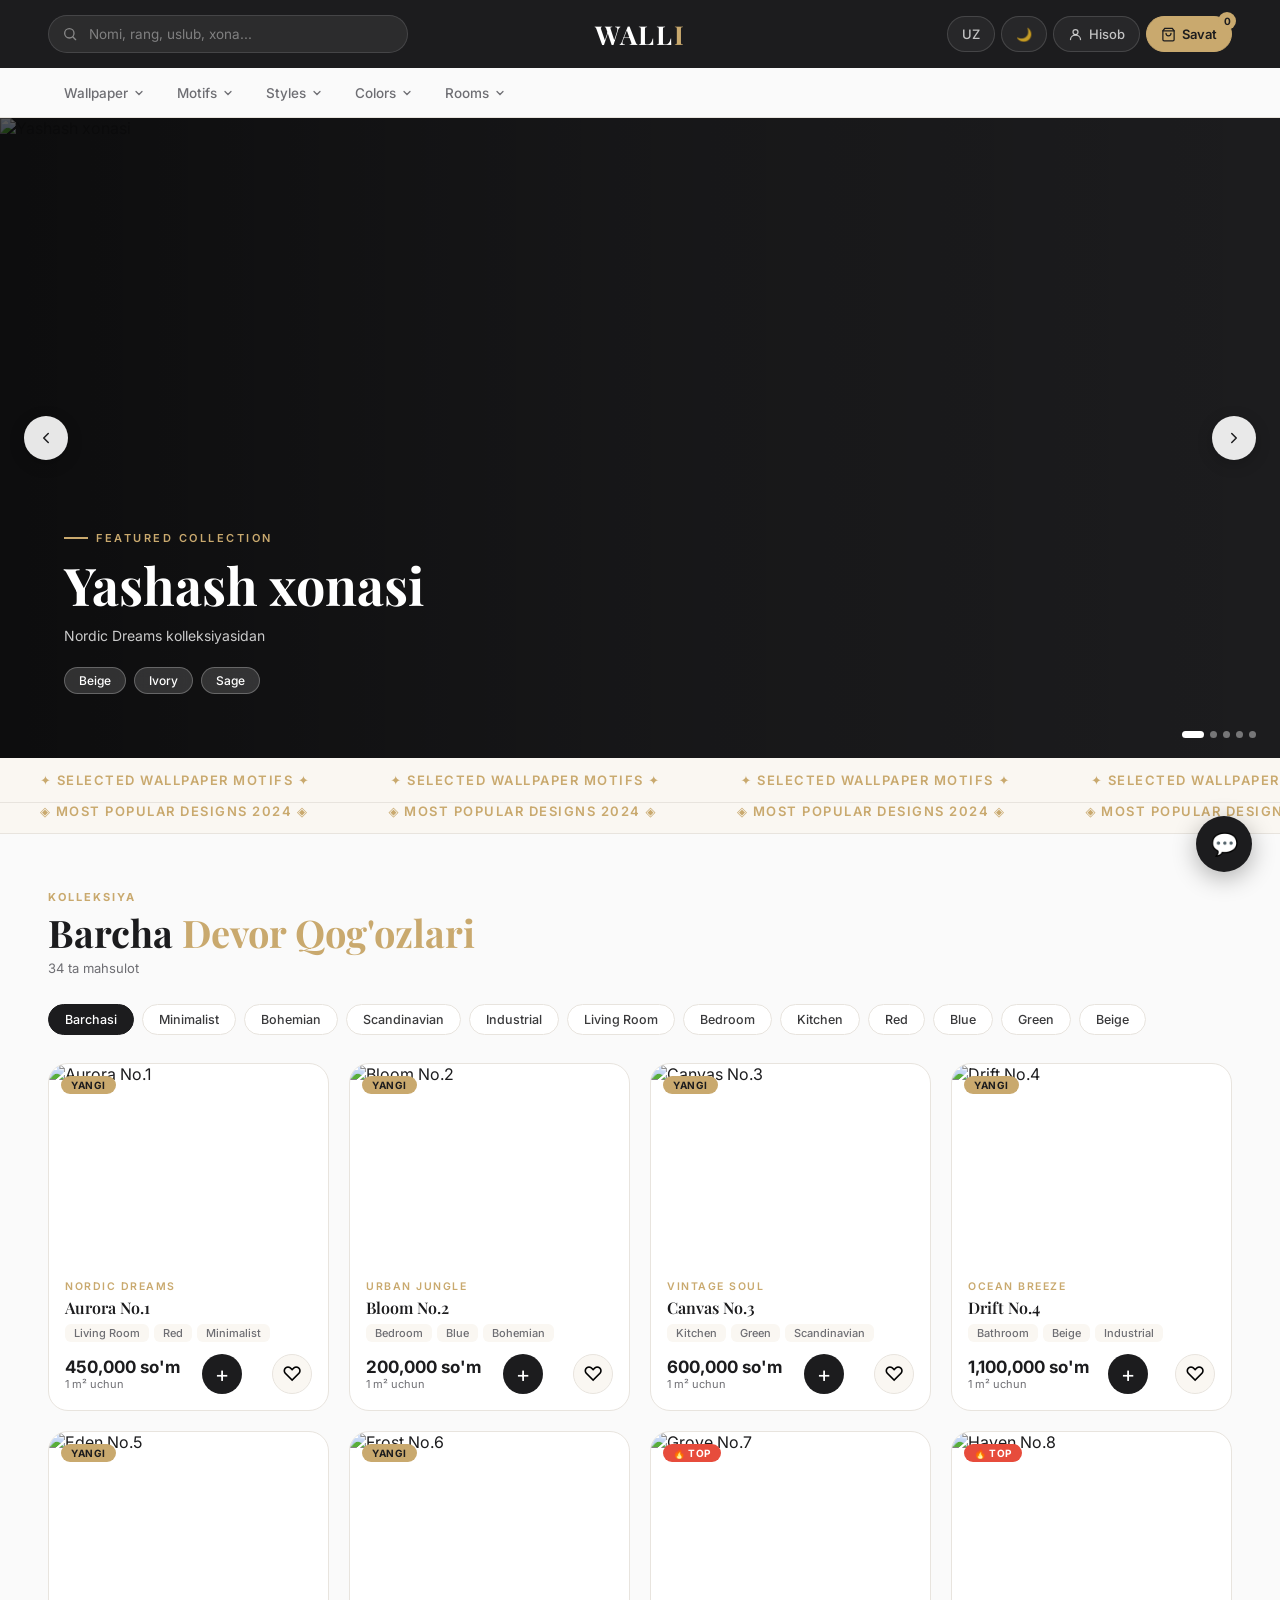
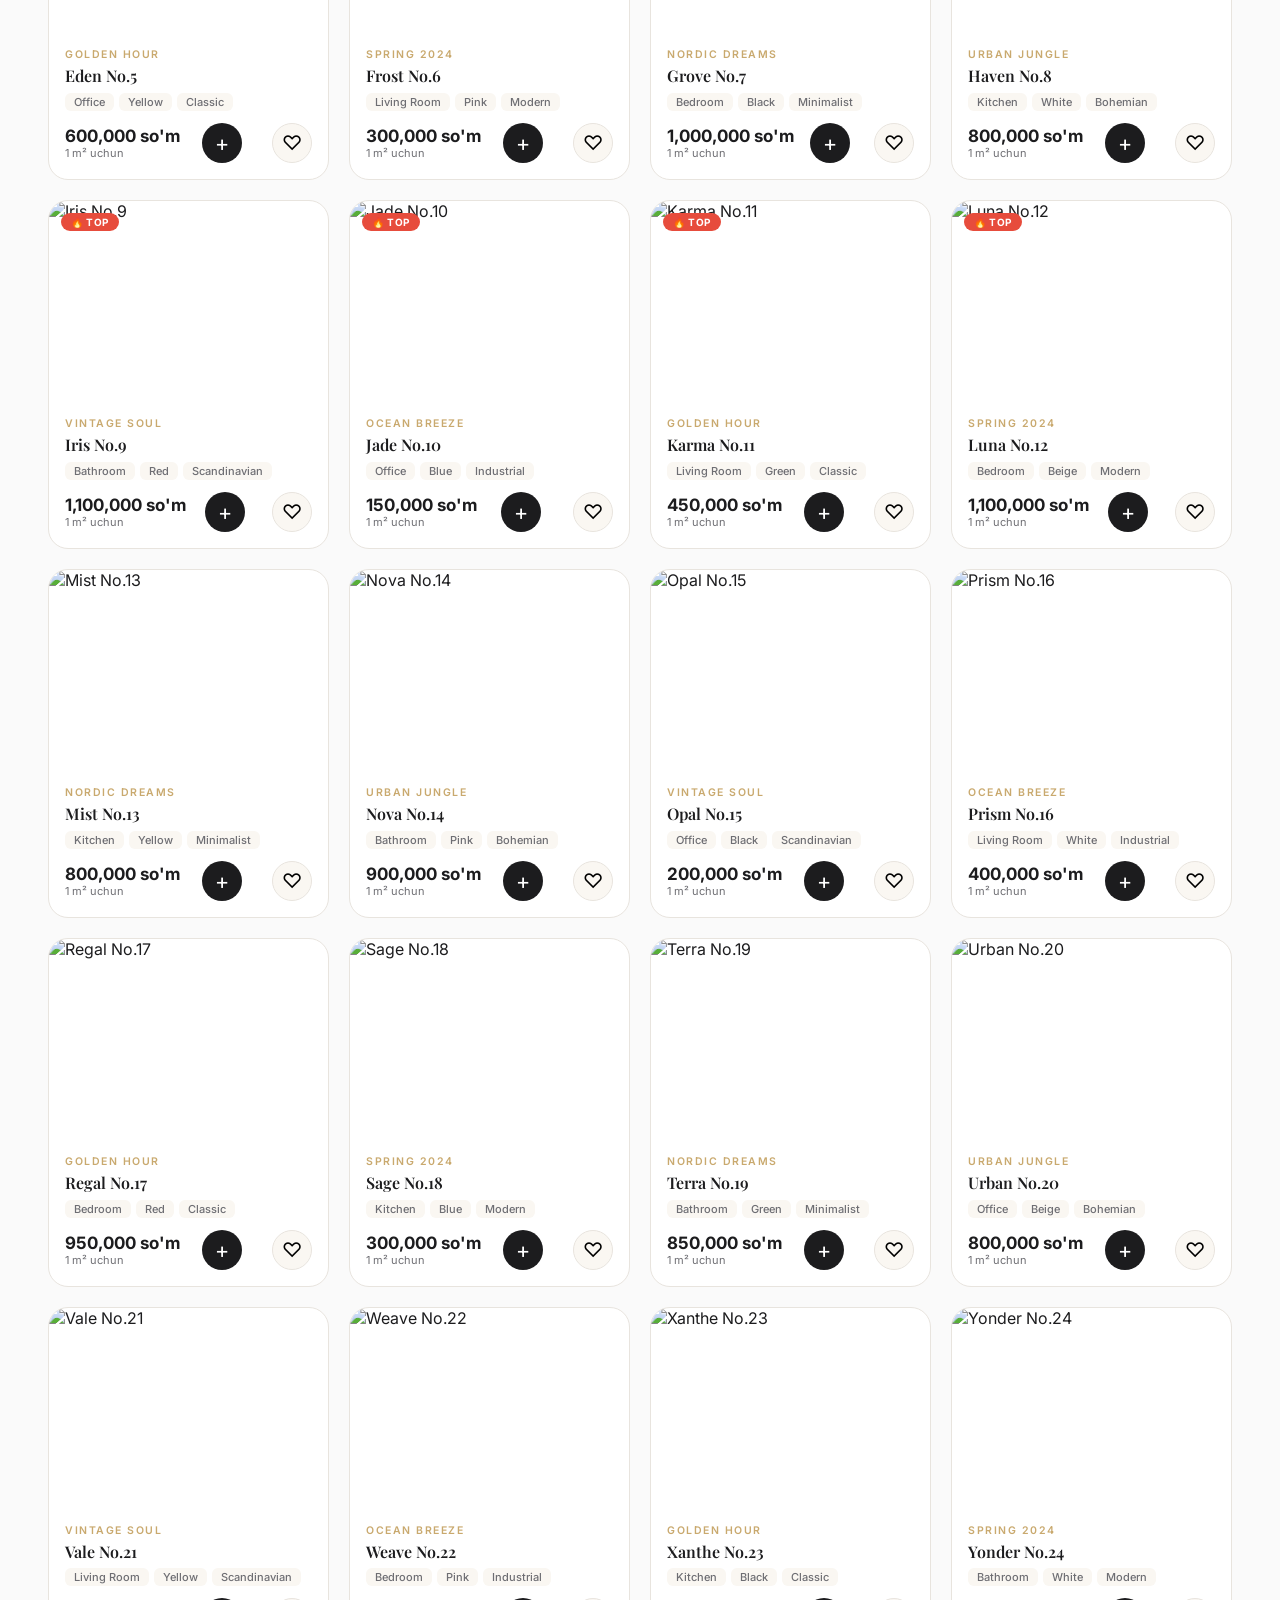
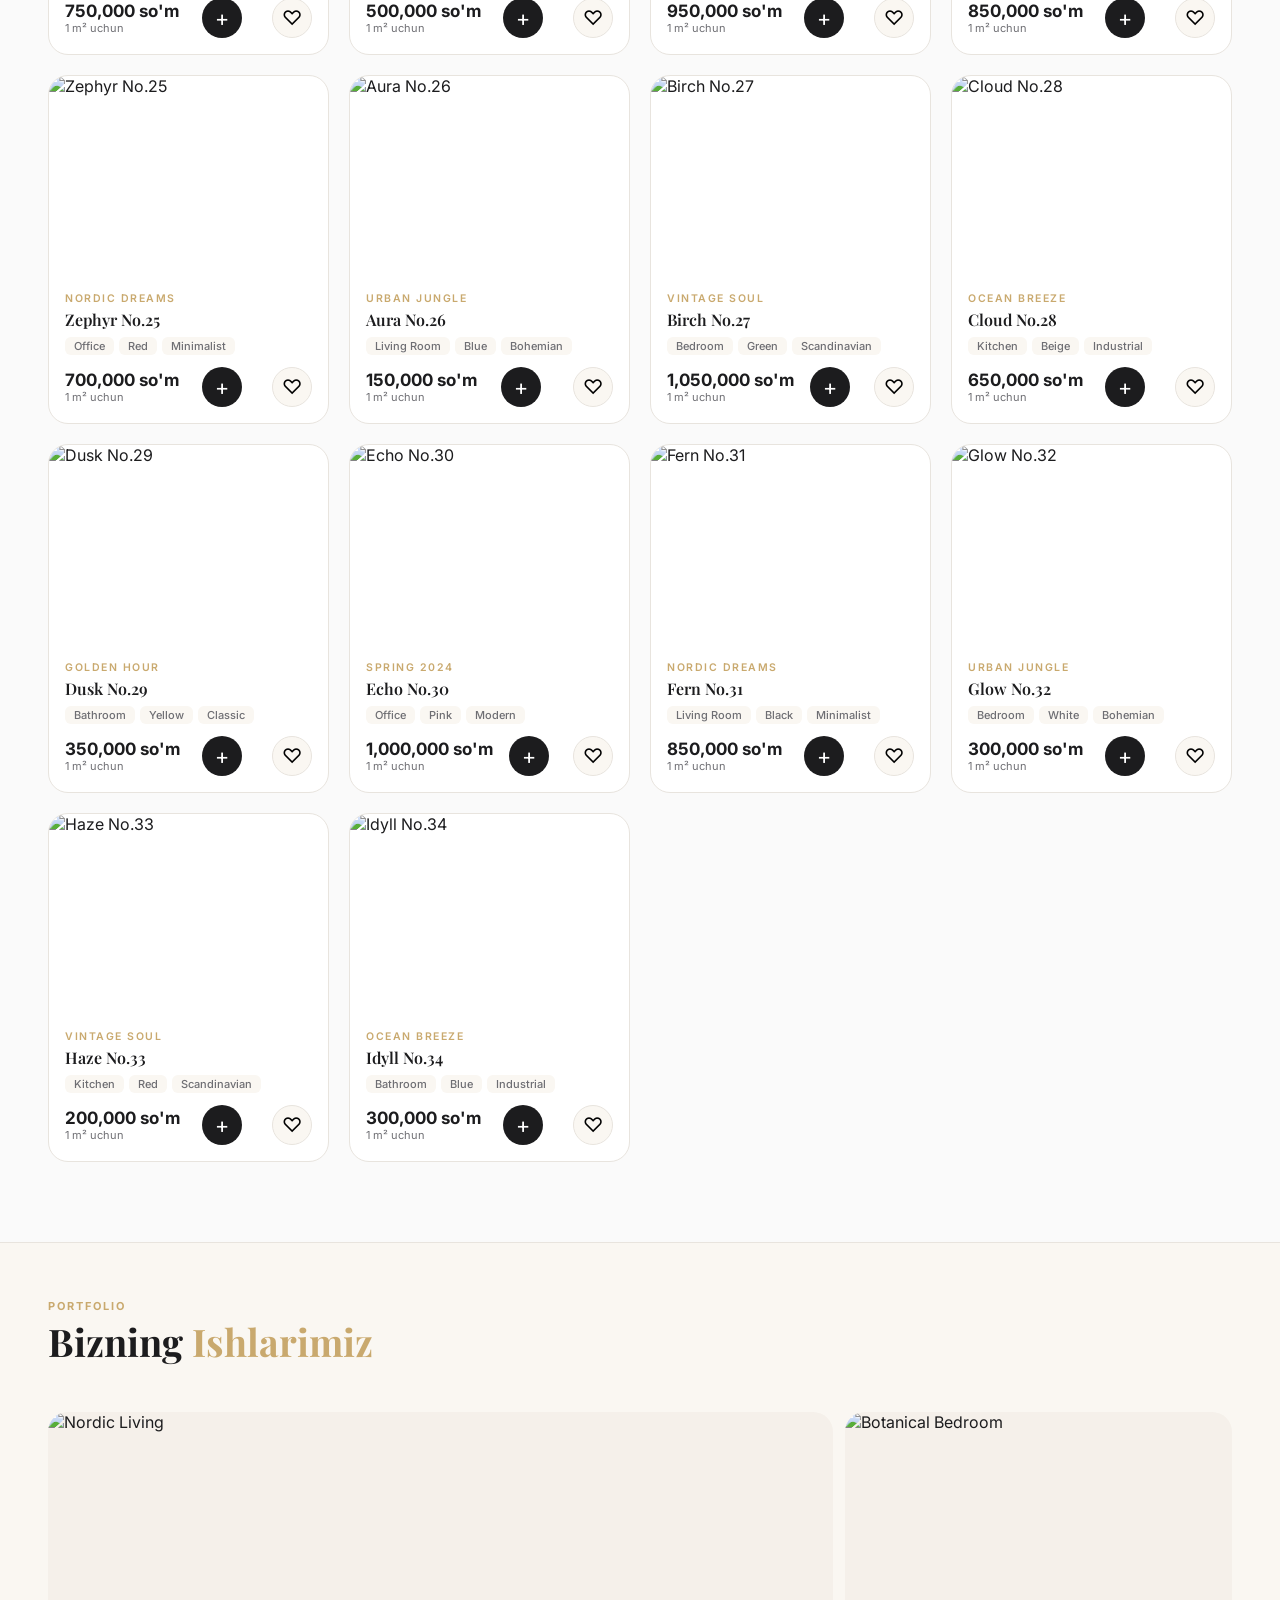
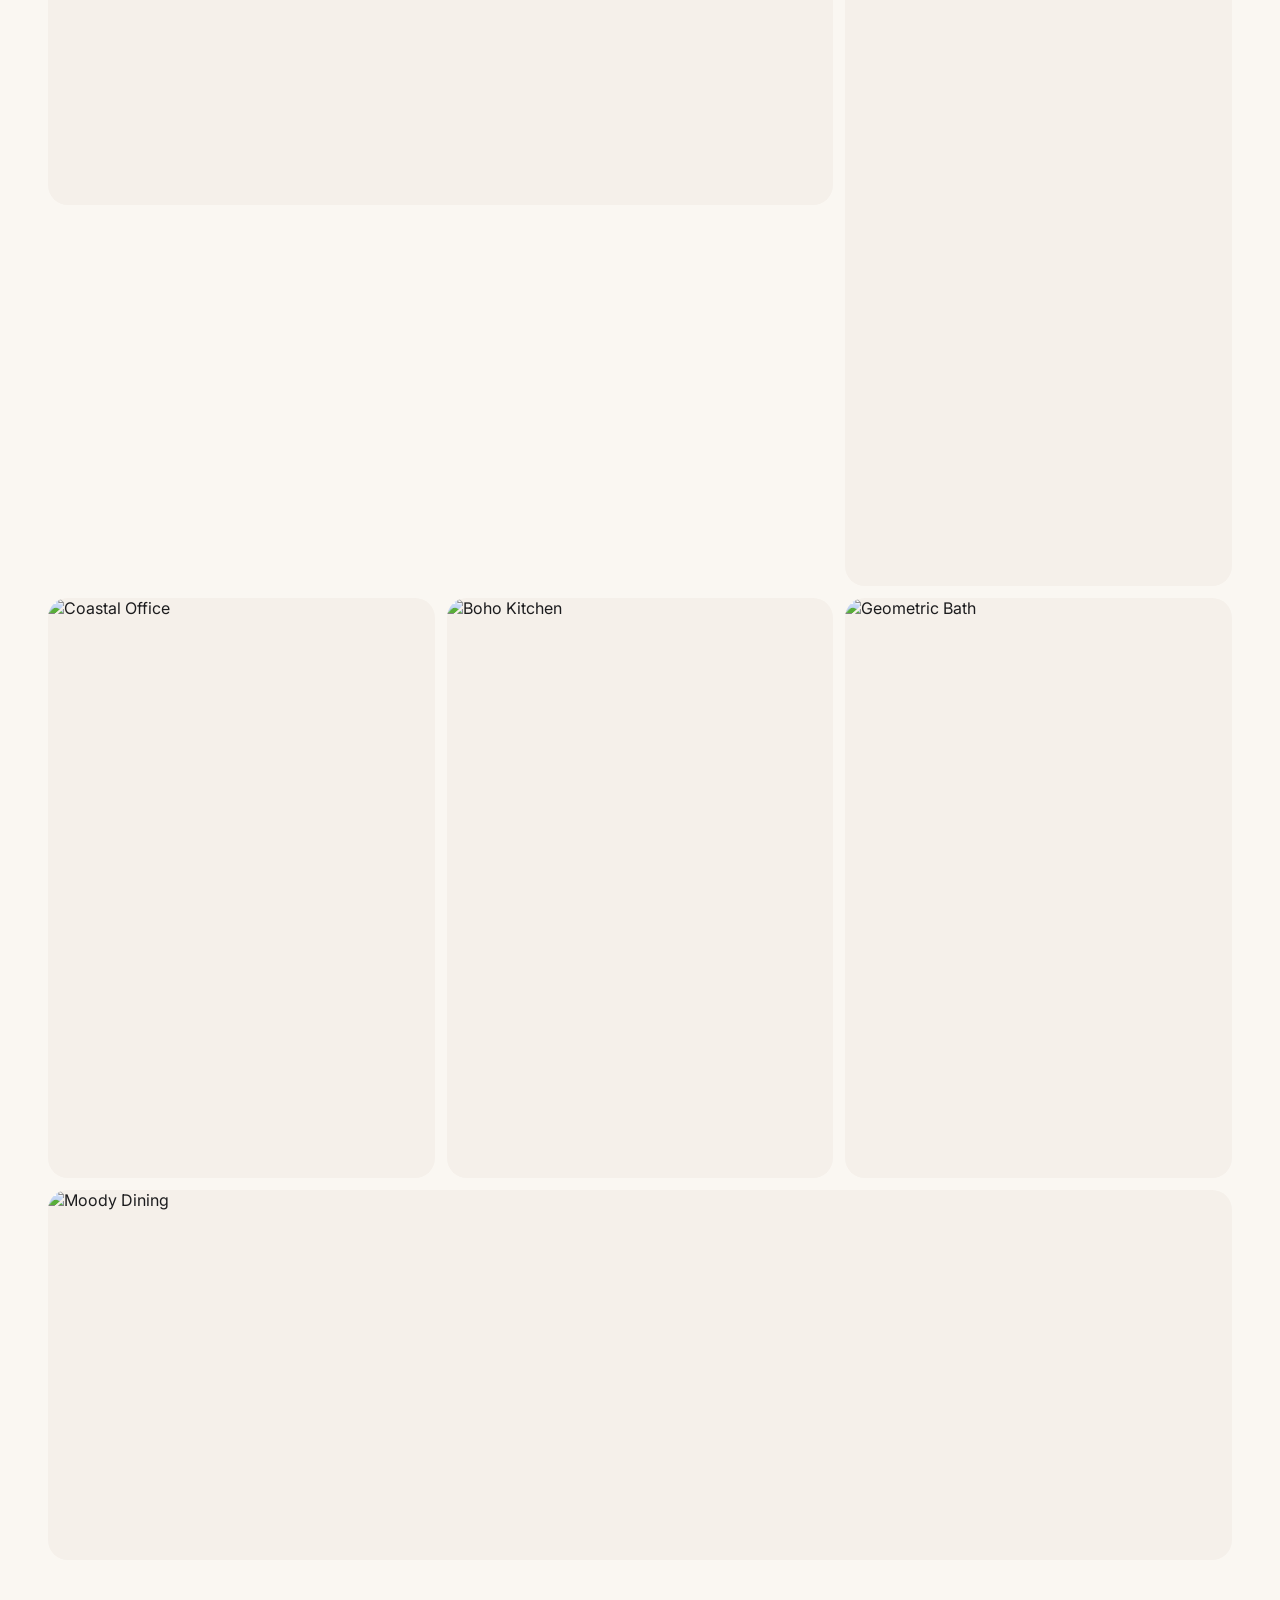
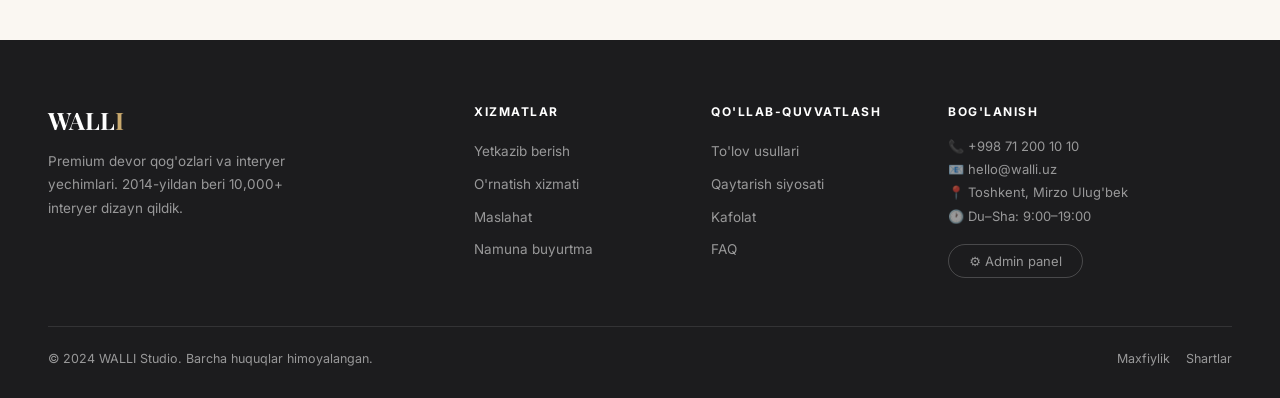
==== index.html @ bb1c8340 "Add files via upload" ====
<!DOCTYPE html>
<html lang="uz">
<head>
<meta charset="UTF-8">
<meta name="viewport" content="width=device-width, initial-scale=1.0">
<title>WALLI — Premium Wallpaper Studio</title>
<link rel="preconnect" href="https://fonts.googleapis.com">
<link href="https://fonts.googleapis.com/css2?family=Playfair+Display:wght@400;600;700;900&family=Inter:wght@300;400;500;600;700&display=swap" rel="stylesheet">
<link rel="stylesheet" href="style.css">
</head>
<body>

<!-- ========== NAV 1 ========== -->
<header id="nav1">
  <div class="search-wrap">
    <svg viewBox="0 0 24 24" fill="none" xmlns="http://www.w3.org/2000/svg">
      <circle cx="11" cy="11" r="7" stroke="#888" stroke-width="2"/>
      <path d="m16.5 16.5 4 4" stroke="#888" stroke-width="2" stroke-linecap="round"/>
    </svg>
    <input type="text" id="search-input" placeholder="Nomi, rang, uslub, xona..." autocomplete="off">
  </div>

  <div id="logo">WALL<em>I</em></div>

  <div class="nav1-actions">
    <button class="n1-btn" id="lang-btn">UZ</button>
    <button class="n1-btn" id="theme-btn" aria-label="Mavzu">🌙</button>
    <button class="n1-btn" id="acc-btn">
      <svg width="15" height="15" viewBox="0 0 24 24" fill="none" stroke="currentColor" stroke-width="2" stroke-linecap="round">
        <circle cx="12" cy="8" r="4"/><path d="M4 20c0-4 3.6-7 8-7s8 3 8 7"/>
      </svg>
      <span id="acc-label">Hisob</span>
    </button>
    <button class="n1-btn sand" id="cart-btn" aria-label="Savat">
      <svg width="15" height="15" viewBox="0 0 24 24" fill="none" stroke="currentColor" stroke-width="2" stroke-linecap="round">
        <path d="M6 2 3 6v14a2 2 0 0 0 2 2h14a2 2 0 0 0 2-2V6l-3-4z"/>
        <line x1="3" y1="6" x2="21" y2="6"/>
        <path d="M16 10a4 4 0 0 1-8 0"/>
      </svg>
      <span id="cart-label">Savat</span>
      <span class="cart-badge" id="cart-badge">0</span>
    </button>
    <button id="hamburger" aria-label="Menyu">
      <span></span><span></span><span></span>
    </button>
  </div>
</header>

<!-- ========== NAV 2 ========== -->
<nav id="nav2">
  <div class="nav2-item">
    <button class="nav2-btn" data-dd="dd-type">
      Wallpaper
      <svg class="nav2-chevron" viewBox="0 0 24 24" fill="none" stroke="currentColor" stroke-width="2.5" stroke-linecap="round"><path d="m6 9 6 6 6-6"/></svg>
    </button>
    <div class="dropdown" id="dd-type">
      <a href="#" data-filter="Classic">Classic</a>
      <a href="#" data-filter="Modern">Modern</a>
      <a href="#" data-filter="3D">3D</a>
      <a href="#" data-filter="Textured">Textured</a>
      <a href="#" data-filter="Floral">Floral</a>
    </div>
  </div>
  <div class="nav2-item">
    <button class="nav2-btn" data-dd="dd-motif">
      Motifs
      <svg class="nav2-chevron" viewBox="0 0 24 24" fill="none" stroke="currentColor" stroke-width="2.5" stroke-linecap="round"><path d="m6 9 6 6 6-6"/></svg>
    </button>
    <div class="dropdown" id="dd-motif">
      <a href="#" data-filter="Animals">Animals</a>
      <a href="#" data-filter="Botanical">Botanical</a>
      <a href="#" data-filter="Abstract">Abstract</a>
      <a href="#" data-filter="Geometric">Geometric</a>
    </div>
  </div>
  <div class="nav2-item">
    <button class="nav2-btn" data-dd="dd-style">
      Styles
      <svg class="nav2-chevron" viewBox="0 0 24 24" fill="none" stroke="currentColor" stroke-width="2.5" stroke-linecap="round"><path d="m6 9 6 6 6-6"/></svg>
    </button>
    <div class="dropdown" id="dd-style">
      <a href="#" data-filter="Minimalist">Minimalist</a>
      <a href="#" data-filter="Bohemian">Bohemian</a>
      <a href="#" data-filter="Scandinavian">Scandinavian</a>
      <a href="#" data-filter="Industrial">Industrial</a>
    </div>
  </div>
  <div class="nav2-item">
    <button class="nav2-btn" data-dd="dd-colors">
      Colors
      <svg class="nav2-chevron" viewBox="0 0 24 24" fill="none" stroke="currentColor" stroke-width="2.5" stroke-linecap="round"><path d="m6 9 6 6 6-6"/></svg>
    </button>
    <div class="dropdown" id="dd-colors">
      <a href="#" data-filter="Red"><span class="dot-clr" style="background:#e74c3c"></span> Red</a>
      <a href="#" data-filter="Blue"><span class="dot-clr" style="background:#3498db"></span> Blue</a>
      <a href="#" data-filter="Green"><span class="dot-clr" style="background:#27ae60"></span> Green</a>
      <a href="#" data-filter="Beige"><span class="dot-clr" style="background:#d5c3a1"></span> Beige</a>
      <a href="#" data-filter="Yellow"><span class="dot-clr" style="background:#f1c40f"></span> Yellow</a>
      <a href="#" data-filter="Pink"><span class="dot-clr" style="background:#fd79a8"></span> Pink</a>
      <a href="#" data-filter="Black"><span class="dot-clr" style="background:#2d3436"></span> Black</a>
      <a href="#" data-filter="White"><span class="dot-clr" style="background:#dfe6e9; border:1px solid #ccc"></span> White</a>
    </div>
  </div>
  <div class="nav2-item">
    <button class="nav2-btn" data-dd="dd-rooms">
      Rooms
      <svg class="nav2-chevron" viewBox="0 0 24 24" fill="none" stroke="currentColor" stroke-width="2.5" stroke-linecap="round"><path d="m6 9 6 6 6-6"/></svg>
    </button>
    <div class="dropdown" id="dd-rooms">
      <a href="#" data-filter="Living Room">Living Room</a>
      <a href="#" data-filter="Bedroom">Bedroom</a>
      <a href="#" data-filter="Kitchen">Kitchen</a>
      <a href="#" data-filter="Bathroom">Bathroom</a>
      <a href="#" data-filter="Office">Office</a>
    </div>
  </div>
</nav>

<!-- ========== MOBILE MENU ========== -->
<div id="mobile-menu">
  <div class="mob-cat">Kategoriyalar</div>
  <a class="mob-link" href="#" data-filter="Classic">Classic</a>
  <a class="mob-link" href="#" data-filter="Modern">Modern</a>
  <a class="mob-link" href="#" data-filter="Bohemian">Bohemian</a>
  <a class="mob-link" href="#" data-filter="Scandinavian">Scandinavian</a>
  <div class="mob-cat">Xonalar</div>
  <a class="mob-link" href="#" data-filter="Living Room">Living Room</a>
  <a class="mob-link" href="#" data-filter="Bedroom">Bedroom</a>
  <a class="mob-link" href="#" data-filter="Kitchen">Kitchen</a>
  <a class="mob-link" href="#" data-filter="Office">Office</a>
  <div class="mob-cat">Ranglar</div>
  <a class="mob-link" href="#" data-filter="Beige">Beige</a>
  <a class="mob-link" href="#" data-filter="Blue">Blue</a>
  <a class="mob-link" href="#" data-filter="Green">Green</a>
  <a class="mob-link" href="#" data-filter="Pink">Pink</a>
</div>

<!-- ========== CAROUSEL ========== -->
<section id="carousel" aria-label="Featured collections">
  <div class="c-track" id="c-track"></div>
  <button class="c-arrow" id="c-prev" aria-label="Oldingi">
    <svg viewBox="0 0 24 24" fill="none" xmlns="http://www.w3.org/2000/svg"><path d="m15 18-6-6 6-6" stroke-linecap="round" stroke-linejoin="round"/></svg>
  </button>
  <button class="c-arrow" id="c-next" aria-label="Keyingi">
    <svg viewBox="0 0 24 24" fill="none" xmlns="http://www.w3.org/2000/svg"><path d="m9 18 6-6-6-6" stroke-linecap="round" stroke-linejoin="round"/></svg>
  </button>
  <div class="c-dots" id="c-dots"></div>
</section>

<!-- ========== MARQUEE ========== -->
<div class="marquee-wrap">
  <div class="m-track" id="m1"></div>
</div>
<div class="marquee-wrap">
  <div class="m-track rev" id="m2"></div>
</div>

<!-- ========== PRODUCTS ========== -->
<section id="products-section">
  <div class="container">
    <div class="sec-head">
      <div class="sec-head-left">
        <div class="sec-label">Kolleksiya</div>
        <h2 class="sec-title">Barcha <em>Devor Qog'ozlari</em></h2>
        <div class="sec-count" id="prod-count"></div>
      </div>
    </div>
    <div id="filter-bar"></div>
    <div id="products-grid">
      <div class="no-results" id="no-results">
        <strong>Topilmadi</strong>
        Boshqa kalit so'z bilan qidiring
      </div>
    </div>
  </div>
</section>

<!-- ========== OUR WORKS ========== -->
<section id="works-section">
  <div class="container">
    <div class="sec-head">
      <div class="sec-head-left">
        <div class="sec-label">Portfolio</div>
        <h2 class="sec-title">Bizning <em>Ishlarimiz</em></h2>
      </div>
    </div>
    <div id="works-grid"></div>
  </div>
</section>

<!-- ========== FOOTER ========== -->
<footer>
  <div class="footer-inner">
    <div class="footer-top">
      <div>
        <div class="f-logo">WALL<em>I</em></div>
        <p class="f-desc">Premium devor qog'ozlari va interyer yechimlari. 2014-yildan beri 10,000+ interyer dizayn qildik.</p>
      </div>
      <div class="f-col">
        <h4>Xizmatlar</h4>
        <a href="#">Yetkazib berish</a>
        <a href="#">O'rnatish xizmati</a>
        <a href="#">Maslahat</a>
        <a href="#">Namuna buyurtma</a>
      </div>
      <div class="f-col">
        <h4>Qo'llab-quvvatlash</h4>
        <a href="#">To'lov usullari</a>
        <a href="#">Qaytarish siyosati</a>
        <a href="#">Kafolat</a>
        <a href="#">FAQ</a>
      </div>
      <div class="f-col">
        <h4>Bog'lanish</h4>
        <p>📞 +998 71 200 10 10</p>
        <p>📧 hello@walli.uz</p>
        <p>📍 Toshkent, Mirzo Ulug'bek</p>
        <p>🕐 Du–Sha: 9:00–19:00</p>
        <button id="admin-btn" style="margin-top:16px">⚙ Admin panel</button>
      </div>
    </div>
    <div class="footer-bottom">
      <span>© 2024 WALLI Studio. Barcha huquqlar himoyalangan.</span>
      <div style="display:flex;gap:16px">
        <a href="#">Maxfiylik</a>
        <a href="#">Shartlar</a>
      </div>
    </div>
  </div>
</footer>

<!-- ========== CHAT ========== -->
<button id="chat-fab" aria-label="Chat">💬</button>
<div id="chat-window" role="dialog" aria-label="Yordam chat">
  <div class="chat-hd">
    <div class="chat-avatar">🏠</div>
    <div class="chat-hd-info">
      <h4>WALLI Yordam</h4>
      <span>🟢 Onlayn — tez javob beramiz</span>
    </div>
    <span id="chat-x" role="button" aria-label="Yopish">✕</span>
  </div>
  <div id="chat-msgs">
    <div class="cm bot">Salom! 👋 Qanday yordam bera olamiz?</div>
  </div>
  <div class="chat-faqs">
    <div class="chat-faqs-label">Tez javoblar</div>
    <button class="faq-chip" data-q="Yetkazib berish qancha?">📦 Yetkazib berish</button>
    <button class="faq-chip" data-q="To'lov usullari?">💳 To'lov</button>
    <button class="faq-chip" data-q="Qaytarish shartlari?">↩ Qaytarish</button>
  </div>
  <div class="chat-inp">
    <input type="text" id="chat-input" placeholder="Xabar...">
    <button id="chat-send" aria-label="Yuborish">➤</button>
  </div>
</div>

<!-- ========== TOAST ========== -->
<div id="toast" role="status" aria-live="polite"></div>

<!-- ===== MODAL: ACCOUNT ===== -->
<div class="modal-backdrop" id="mod-acc">
  <div class="modal">
    <div class="modal-hd">
      <h2 id="mod-acc-title">Kirish</h2>
      <button class="modal-x" data-close="mod-acc">✕</button>
    </div>
    <div class="modal-bd">
      <div id="form-login">
        <div class="fg"><label>Email</label><input type="email" placeholder="email@example.com"></div>
        <div class="fg"><label>Parol</label><input type="password" placeholder="••••••••"></div>
        <button class="btn-sand" onclick="demoLogin()">Kirish</button>
        <div class="divider-or">yoki</div>
        <button class="btn-outline" onclick="switchForm('register')">Ro'yxatdan o'tish</button>
      </div>
      <div id="form-register" style="display:none">
        <div class="fg-row">
          <div class="fg"><label>Ism</label><input type="text" placeholder="Isminigiz"></div>
          <div class="fg"><label>Familiya</label><input type="text" placeholder="Familiyangiz"></div>
        </div>
        <div class="fg"><label>Email</label><input type="email" placeholder="email@example.com"></div>
        <div class="fg"><label>Parol</label><input type="password" placeholder="Parol kiriting"></div>
        <button class="btn-sand" onclick="demoLogin()">Ro'yxatdan o'tish</button>
        <div class="divider-or">yoki</div>
        <button class="btn-outline" onclick="switchForm('login')">Hisobga kirish</button>
      </div>
    </div>
  </div>
</div>

<!-- ===== MODAL: CART ===== -->
<div class="modal-backdrop" id="mod-cart">
  <div class="modal modal-lg">
    <div class="modal-hd">
      <h2>Savat</h2>
      <button class="modal-x" data-close="mod-cart">✕</button>
    </div>
    <div class="modal-bd" id="cart-body"></div>
  </div>
</div>

<!-- ===== MODAL: ORDER ===== -->
<div class="modal-backdrop" id="mod-order">
  <div class="modal">
    <div class="modal-hd">
      <h2>Buyurtma berish</h2>
      <button class="modal-x" data-close="mod-order">✕</button>
    </div>
    <div class="modal-bd">
      <div class="fg-row">
        <div class="fg"><label>Ism</label><input type="text" id="o-fname" placeholder="Isminigiz"></div>
        <div class="fg"><label>Familiya</label><input type="text" id="o-lname" placeholder="Familiyangiz"></div>
      </div>
      <div class="fg"><label>Telefon</label><input type="tel" id="o-phone" placeholder="+998 xx xxx xx xx"></div>
      <div class="fg"><label>Manzil</label><input type="text" id="o-addr" placeholder="Shahar, ko'cha, uy raqami"></div>
      <button class="btn-sand" onclick="placeOrder()">✓ Buyurtmani tasdiqlash</button>
    </div>
  </div>
</div>

<!-- ===== MODAL: ADMIN ===== -->
<div class="modal-backdrop" id="mod-admin">
  <div class="modal">
    <div class="modal-hd">
      <h2>Admin Panel</h2>
      <button class="modal-x" data-close="mod-admin">✕</button>
    </div>
    <div class="modal-bd">
      <div class="admin-cards">
        <div class="adm-card" onclick="adminProduct()">
          <div class="adm-icon">🖼</div>
          <h3>Yangi Wallpaper</h3>
          <p>Mahsulot qo'shish</p>
        </div>
        <div class="adm-card" onclick="adminSlide()">
          <div class="adm-icon">🎠</div>
          <h3>Yangi Slayd</h3>
          <p>Karuselga qo'shish</p>
        </div>
      </div>
    </div>
  </div>
</div>

<script src="script.js"></script>
</body>
</html>
---- style.css ----
/* ============================================================
   DESIGN TOKENS
   ============================================================ */
:root {
  /* Palette */
  --ink:        #1c1c1e;
  --ink-soft:   #3a3a3c;
  --ink-muted:  #6e6e73;
  --sand:       #c9a96e;
  --sand-light: #f0e6d3;
  --sand-pale:  #faf7f2;
  --paper:      #fafafa;
  --white:      #ffffff;
  --border:     #e8e4de;
  --border-soft:#f0ede8;

  /* Dark mode (toggled via .dark on body) */
  --bg:         var(--paper);
  --bg2:        var(--sand-pale);
  --bg3:        #f5f0ea;
  --surface:    var(--white);
  --text:       var(--ink);
  --text2:      var(--ink-soft);
  --text3:      var(--ink-muted);
  --line:       var(--border);

  /* Type */
  --font-display: 'Playfair Display', Georgia, serif;
  --font-body:    'Inter', system-ui, sans-serif;

  /* Spacing / shape */
  --r:    12px;
  --r-lg: 20px;
  --r-xl: 28px;

  /* Transitions */
  --ease: cubic-bezier(.4,0,.2,1);
  --t:    220ms;
  --t-lg: 380ms;

  /* Layout */
  --nav-h: 68px;
  --nav2-h: 50px;
  --max-w: 1440px;
  --pad:  clamp(16px, 4vw, 48px);
}

body.dark {
  --bg:     #111110;
  --bg2:    #1a1917;
  --bg3:    #1e1d1b;
  --surface:#242320;
  --text:   #f0ede8;
  --text2:  #c5bfb5;
  --text3:  #7a7570;
  --line:   #2e2d29;
}

/* ============================================================
   RESET
   ============================================================ */
*, *::before, *::after { box-sizing: border-box; margin: 0; padding: 0; }
html { scroll-behavior: smooth; }
body {
  font-family: var(--font-body);
  background: var(--bg);
  color: var(--text);
  transition: background var(--t) var(--ease), color var(--t) var(--ease);
  overflow-x: hidden;
  -webkit-font-smoothing: antialiased;
}
img { display: block; width: 100%; object-fit: cover; }
button { cursor: pointer; font-family: inherit; border: none; background: none; }
input, textarea, select { font-family: inherit; }
a { text-decoration: none; color: inherit; }
ul { list-style: none; }

/* ============================================================
   SCROLLBAR
   ============================================================ */
::-webkit-scrollbar { width: 5px; height: 5px; }
::-webkit-scrollbar-track { background: transparent; }
::-webkit-scrollbar-thumb { background: var(--sand); border-radius: 99px; }

/* ============================================================
   UTILITY
   ============================================================ */
.visually-hidden { position: absolute; width: 1px; height: 1px; overflow: hidden; clip: rect(0,0,0,0); }
.container { max-width: var(--max-w); margin: 0 auto; padding: 0 var(--pad); }

/* ============================================================
   NAVBAR 1  (main header)
   ============================================================ */
#nav1 {
  position: sticky; top: 0; z-index: 900;
  height: var(--nav-h);
  background: var(--ink);
  display: flex; align-items: center; gap: 16px;
  padding: 0 var(--pad);
  transition: background var(--t) var(--ease);
}
body.dark #nav1 { background: #0a0a09; border-bottom: 1px solid var(--line); }

/* Search */
.search-wrap {
  flex: 1; max-width: 360px;
  position: relative;
}
.search-wrap svg {
  position: absolute; left: 14px; top: 50%; transform: translateY(-50%);
  width: 16px; height: 16px; stroke: #888; pointer-events: none;
}
#search-input {
  width: 100%; padding: 10px 16px 10px 40px;
  border: 1.5px solid rgba(255,255,255,0.12);
  border-radius: 99px;
  background: rgba(255,255,255,0.07);
  color: #fff;
  font-size: 13.5px; font-weight: 400;
  outline: none;
  transition: border-color var(--t), background var(--t), box-shadow var(--t);
}
#search-input::placeholder { color: rgba(255,255,255,0.4); }
#search-input:focus {
  border-color: var(--sand);
  background: rgba(255,255,255,0.1);
  box-shadow: 0 0 0 3px rgba(201,169,110,0.18);
}

/* Logo */
#logo {
  flex: 0 0 auto;
  font-family: var(--font-display);
  font-size: 26px; font-weight: 700; letter-spacing: 2px;
  color: var(--white);
  position: absolute; left: 50%; transform: translateX(-50%);
  white-space: nowrap; user-select: none;
  transition: color var(--t);
}
#logo em { color: var(--sand); font-style: normal; }

/* Nav actions */
.nav1-actions {
  margin-left: auto;
  display: flex; align-items: center; gap: 6px;
}
.n1-btn {
  height: 36px; padding: 0 14px;
  border-radius: 99px;
  font-size: 13px; font-weight: 500;
  color: rgba(255,255,255,0.72);
  border: 1.5px solid rgba(255,255,255,0.14);
  background: rgba(255,255,255,0.05);
  transition: all var(--t);
  display: flex; align-items: center; gap: 6px;
  white-space: nowrap; position: relative;
}
.n1-btn:hover { color: #fff; border-color: rgba(255,255,255,0.35); background: rgba(255,255,255,0.1); }
.n1-btn:focus-visible { outline: 2px solid var(--sand); outline-offset: 2px; }
.n1-btn.sand { background: var(--sand); color: var(--ink); border-color: var(--sand); font-weight: 600; }
.n1-btn.sand:hover { background: #d4b47a; border-color: #d4b47a; }

.cart-badge {
  position: absolute; top: -5px; right: -5px;
  width: 18px; height: 18px; border-radius: 50%;
  background: var(--sand); color: var(--ink);
  font-size: 10px; font-weight: 700;
  display: flex; align-items: center; justify-content: center;
  transition: transform 0.25s var(--ease);
}
.cart-badge.pop { transform: scale(1.5); }

/* Hamburger */
#hamburger {
  display: none; flex-direction: column; gap: 5px;
  padding: 8px; border-radius: 8px;
}
#hamburger span {
  display: block; width: 22px; height: 2px;
  background: rgba(255,255,255,0.7); border-radius: 2px;
  transition: all 0.3s;
}
#hamburger.open span:nth-child(1) { transform: rotate(45deg) translate(5px,5px); }
#hamburger.open span:nth-child(2) { opacity: 0; }
#hamburger.open span:nth-child(3) { transform: rotate(-45deg) translate(5px,-5px); }

/* ============================================================
   NAVBAR 2  (category nav)
   ============================================================ */
#nav2 {
  position: sticky;
  top: var(--nav-h);
  z-index: 850;
  height: var(--nav2-h);
  background: var(--bg);
  border-bottom: 1px solid var(--line);
  overflow: visible;           /* Dropdown kesilmasligi uchun */
  padding: 0 var(--pad);
  display: flex;
  align-items: center;
}

.nav2-scroll {
  overflow-x: auto;
  overflow-y: visible;
  display: flex;
  gap: 2px;
  scrollbar-width: thin;
  white-space: nowrap;
  width: 100%;
}

.nav2-item {
  position: relative;
  flex-shrink: 0;
}

/* Qolgan dropdown uslublari o‘zgarishsiz */
#nav2::-webkit-scrollbar { display: none; }

.nav2-btn {
  height: 36px; padding: 0 16px; border-radius: 99px;
  font-size: 13.5px; font-weight: 500; color: var(--text3);
  transition: all var(--t);
  display: flex; align-items: center; gap: 5px;
}
.nav2-scroll {
  overflow-x: auto;
  overflow-y: visible;
  display: flex;
  gap: 2px;
  scrollbar-width: thin;
}
.nav2-btn:hover, .nav2-btn.open { color: var(--text); background: var(--bg2); }
.nav2-chevron { width: 12px; height: 12px; transition: transform var(--t); }
.nav2-item.open .dropdown {
  display: block;
  animation: fadeDown 0.18s ease;
}

.dropdown {
  position: absolute; top: calc(100% + 8px); left: 0;
  background: var(--surface);
  border: 1px solid var(--line);
  border-radius: var(--r);
  padding: 6px;
  min-width: 180px;
  box-shadow: 0 12px 40px rgba(0,0,0,0.12);
  z-index: 1000;
  display: none;
  animation: dropFade 0.15s var(--ease);
}
.dropdown.show { display: block; }
@keyframes dropFade {
  from { opacity: 0; transform: translateY(-6px); }
  to   { opacity: 1; transform: translateY(0); }
}
.dropdown a {
  display: flex; align-items: center; gap: 10px;
  padding: 9px 12px; border-radius: 8px;
  font-size: 13.5px; color: var(--text2);
  transition: all var(--t);
}
.dropdown a:hover { background: var(--bg2); color: var(--text); }
.dropdown a .dot-clr {
  width: 10px; height: 10px; border-radius: 50%; flex-shrink: 0;
  border: 1.5px solid rgba(0,0,0,0.1);
}

/* ============================================================
   MOBILE MENU
   ============================================================ */
#mobile-menu {
  display: none;
  position: fixed; inset: 0; top: var(--nav-h); z-index: 840;
  background: var(--bg);
  padding: 20px var(--pad);
  flex-direction: column; gap: 2px;
  overflow-y: auto;
}
#mobile-menu.open { display: flex; animation: slideInLeft 0.25s var(--ease); }
@keyframes slideInLeft { from { opacity: 0; transform: translateX(-16px); } to { opacity: 1; transform: translateX(0); } }
.mob-cat { font-size: 11px; font-weight: 700; letter-spacing: 1.5px; text-transform: uppercase; color: var(--text3); padding: 16px 4px 6px; }
.mob-link {
  display: block; padding: 11px 16px; border-radius: var(--r);
  font-size: 14px; font-weight: 500; color: var(--text2);
  transition: all var(--t);
}
.mob-link:hover { background: var(--bg2); color: var(--text); }

/* ============================================================
   HERO CAROUSEL
   ============================================================ */
#carousel {
  position: relative; overflow: hidden;
  height: clamp(340px, 56vw, 640px);
  background: var(--ink);
}
.c-track { display: flex; height: 100%; transition: transform 0.65s var(--ease); }
.c-slide {
  min-width: 100%; height: 100%; position: relative; flex-shrink: 0;
}
.c-slide img { height: 100%; object-fit: cover; filter: brightness(0.75); }
.c-overlay {
  position: absolute; inset: 0;
  background: linear-gradient(
    to right,
    rgba(0,0,0,0.55) 0%,
    rgba(0,0,0,0.2) 50%,
    transparent 100%
  );
  display: flex; align-items: flex-end; padding: clamp(24px, 5vw, 64px);
}
.c-info { color: #fff; max-width: 480px; }
.c-eyebrow {
  font-size: 11px; font-weight: 600; letter-spacing: 2.5px; text-transform: uppercase;
  color: var(--sand); margin-bottom: 10px;
  display: flex; align-items: center; gap: 8px;
}
.c-eyebrow::before { content: ''; width: 24px; height: 1.5px; background: var(--sand); }
.c-title {
  font-family: var(--font-display);
  font-size: clamp(24px, 4.5vw, 52px);
  font-weight: 700; line-height: 1.15;
  margin-bottom: 10px;
}
.c-sub { font-size: 14px; opacity: 0.78; margin-bottom: 20px; line-height: 1.6; }
.c-tags { display: flex; flex-wrap: wrap; gap: 8px; }
.c-tag {
  padding: 5px 14px; border-radius: 99px;
  background: rgba(255,255,255,0.15); backdrop-filter: blur(6px);
  border: 1px solid rgba(255,255,255,0.25);
  font-size: 12px; font-weight: 500;
}

/* Carousel controls */
.c-arrow {
  position: absolute; top: 50%; transform: translateY(-50%);
  width: 44px; height: 44px; border-radius: 50%;
  background: rgba(255,255,255,0.9);
  display: flex; align-items: center; justify-content: center;
  transition: all var(--t); box-shadow: 0 4px 16px rgba(0,0,0,0.2);
  z-index: 10;
}
.c-arrow:hover { background: #fff; transform: translateY(-50%) scale(1.06); }
.c-arrow svg { width: 18px; height: 18px; stroke: var(--ink); stroke-width: 2; }
#c-prev { left: clamp(12px,2vw,24px); }
#c-next { right: clamp(12px,2vw,24px); }

.c-dots { position: absolute; bottom: 20px; right: 24px; display: flex; gap: 6px; z-index: 10; }
.c-dot {
  width: 7px; height: 7px; border-radius: 99px;
  background: rgba(255,255,255,0.4); border: none;
  cursor: pointer; transition: all 0.35s;
}
.c-dot.active { background: #fff; width: 22px; }

/* ============================================================
   MARQUEE
   ============================================================ */
.marquee-wrap {
  overflow: hidden; padding: 14px 0;
  background: var(--bg2); border-bottom: 1px solid var(--line);
}
.marquee-wrap + .marquee-wrap { border-top: none; padding-top: 0; padding-bottom: 14px; }
.m-track {
  display: flex; white-space: nowrap;
  animation: mLeft 30s linear infinite;
}
.m-track.rev { animation: mRight 30s linear infinite; }
.m-track span {
  display: inline-block; padding: 0 40px;
  font-size: 13px; font-weight: 600; letter-spacing: 1.5px; text-transform: uppercase;
  color: var(--sand);
}
@keyframes mLeft  { 0% { transform: translateX(0); } 100% { transform: translateX(-50%); } }
@keyframes mRight { 0% { transform: translateX(-50%); } 100% { transform: translateX(0); } }

/* ============================================================
   SECTION HEADER
   ============================================================ */
.sec-head {
  display: flex; align-items: flex-end; justify-content: space-between;
  flex-wrap: wrap; gap: 12px;
  padding: 56px 0 28px;
}
.sec-head-left {}
.sec-label {
  font-size: 11px; font-weight: 700; letter-spacing: 2px; text-transform: uppercase;
  color: var(--sand); margin-bottom: 6px;
}
.sec-title {
  font-family: var(--font-display);
  font-size: clamp(22px, 3vw, 38px);
  font-weight: 700; color: var(--text); line-height: 1.2;
}
.sec-title em { font-style: normal; color: var(--sand); }
.sec-count { font-size: 13px; color: var(--text3); margin-top: 4px; }

/* ============================================================
   FILTER CHIPS
   ============================================================ */
#filter-bar {
  display: flex; flex-wrap: wrap; gap: 8px;
  margin-bottom: 28px;
}
.chip {
  padding: 7px 16px; border-radius: 99px;
  border: 1.5px solid var(--line);
  background: var(--surface); color: var(--text2);
  font-size: 12.5px; font-weight: 500;
  cursor: pointer; transition: all var(--t);
  white-space: nowrap;
}
.chip:hover { border-color: var(--sand); color: var(--text); }
.chip.active { background: var(--ink); color: #fff; border-color: var(--ink); }
body.dark .chip.active { background: var(--sand); color: var(--ink); border-color: var(--sand); }

/* ============================================================
   PRODUCT GRID
   ============================================================ */
#products-section { padding-bottom: 80px; }

#products-grid {
  display: grid;
  grid-template-columns: repeat(auto-fill, minmax(240px, 1fr));
  gap: 20px;
}

.p-card {
  background: var(--surface);
  border-radius: var(--r-lg);
  border: 1px solid var(--line);
  overflow: hidden;
  transition: transform var(--t) var(--ease), box-shadow var(--t) var(--ease), border-color var(--t);
  display: flex; flex-direction: column;
}
.p-card:hover { transform: translateY(-4px); box-shadow: 0 16px 40px rgba(0,0,0,0.09); border-color: var(--sand); }

.p-img-wrap {
  position: relative; height: 200px; overflow: hidden; cursor: pointer;
}
.p-img-wrap img { height: 100%; transition: transform 0.5s var(--ease); }
.p-card:hover .p-img-wrap img { transform: scale(1.06); }

/* Quick-view overlay */
.p-quick {
  position: absolute; inset: 0;
  background: rgba(28,28,30,0.5);
  display: flex; align-items: center; justify-content: center;
  opacity: 0; transition: opacity var(--t);
}
.p-card:hover .p-quick { opacity: 1; }
.p-quick-btn {
  padding: 10px 22px; border-radius: 99px;
  background: #fff; color: var(--ink);
  font-size: 13px; font-weight: 600;
  transform: translateY(6px);
  transition: transform var(--t) var(--ease), background var(--t);
}
.p-card:hover .p-quick-btn { transform: translateY(0); }
.p-quick-btn:hover { background: var(--sand); }

/* Badges */
.p-badges {
  position: absolute; top: 12px; left: 12px;
  display: flex; flex-direction: column; gap: 5px;
}
.badge-tag {
  display: inline-block; padding: 3px 10px; border-radius: 99px;
  font-size: 10px; font-weight: 700; letter-spacing: 0.5px; text-transform: uppercase;
}
.badge-new  { background: var(--sand); color: var(--ink); }
.badge-hot  { background: #e74c3c; color: #fff; }

.p-body { padding: 16px; flex: 1; display: flex; flex-direction: column; }
.p-collection { font-size: 10.5px; font-weight: 600; letter-spacing: 1.5px; text-transform: uppercase; color: var(--sand); margin-bottom: 5px; }
.p-name { font-family: var(--font-display); font-size: 16px; font-weight: 600; color: var(--text); margin-bottom: 6px; line-height: 1.3; }
.p-metas { display: flex; flex-wrap: wrap; gap: 5px; margin-bottom: 12px; }
.p-meta {
  padding: 2px 9px; border-radius: 6px;
  background: var(--bg2); color: var(--text3);
  font-size: 11px; font-weight: 500;
}
.p-bottom { display: flex; align-items: center; justify-content: space-between; gap: 8px; margin-top: auto; }
.p-price { font-size: 17px; font-weight: 700; color: var(--text); }
.p-price small { font-size: 11px; font-weight: 400; color: var(--text3); display: block; }
.p-add {
  width: 40px; height: 40px; border-radius: 99px; flex-shrink: 0;
  background: var(--ink); color: #fff;
  display: flex; align-items: center; justify-content: center;
  font-size: 22px; line-height: 1;
  transition: all var(--t);
}
body.dark .p-add { background: var(--sand); color: var(--ink); }
.p-add:hover { background: var(--sand); transform: rotate(90deg); }
body.dark .p-add:hover { background: var(--ink); color: #fff; }

.no-results {
  text-align: center; padding: 80px 20px;
  color: var(--text3); font-size: 16px;
  display: none; grid-column: 1/-1;
}
.no-results strong { display: block; font-family: var(--font-display); font-size: 28px; color: var(--text2); margin-bottom: 8px; }

/* ============================================================
   OUR WORKS
   ============================================================ */
#works-section {
  background: var(--bg2); border-top: 1px solid var(--line);
  padding-bottom: 80px;
}
#works-grid {
  display: grid;
  grid-template-columns: repeat(12, 1fr);
  grid-template-rows: auto;
  gap: 12px;
}
.w-card {
  border-radius: var(--r-lg); overflow: hidden;
  position: relative; cursor: pointer;
  background: var(--bg3);
}
.w-card:nth-child(1) { grid-column: span 8; aspect-ratio: 16/8; }
.w-card:nth-child(2) { grid-column: span 4; aspect-ratio: 4/8; }
.w-card:nth-child(3) { grid-column: span 4; aspect-ratio: 4/6; }
.w-card:nth-child(4) { grid-column: span 4; aspect-ratio: 4/6; }
.w-card:nth-child(5) { grid-column: span 4; aspect-ratio: 4/6; }
.w-card:nth-child(6) { grid-column: span 12; aspect-ratio: 16/5; }
.w-card img { width: 100%; height: 100%; object-fit: cover; transition: transform 0.55s var(--ease); }
.w-card:hover img { transform: scale(1.04); }
.w-card-overlay {
  position: absolute; inset: 0;
  background: rgba(28,28,30,0); transition: background var(--t);
  display: flex; align-items: flex-end; padding: 20px;
}
.w-card:hover .w-card-overlay { background: rgba(28,28,30,0.3); }
.w-label {
  background: rgba(255,255,255,0.9); backdrop-filter: blur(4px);
  color: var(--ink); font-size: 12px; font-weight: 600;
  padding: 5px 14px; border-radius: 99px;
  opacity: 0; transform: translateY(4px);
  transition: all var(--t);
}
.w-card:hover .w-label { opacity: 1; transform: translateY(0); }

/* ============================================================
   FOOTER
   ============================================================ */
footer {
  background: var(--ink); color: rgba(255,255,255,0.55);
  padding: 64px var(--pad) 32px;
}
body.dark footer { background: #0a0a09; border-top: 1px solid var(--line); }
.footer-inner { max-width: var(--max-w); margin: 0 auto; }
.footer-top {
  display: grid; grid-template-columns: 2fr 1fr 1fr 1.5fr;
  gap: 48px; margin-bottom: 48px;
}
.f-logo {
  font-family: var(--font-display); font-size: 24px; font-weight: 700;
  color: #fff; margin-bottom: 14px;
}
.f-logo em { color: var(--sand); font-style: normal; }
.f-desc { font-size: 13.5px; line-height: 1.75; max-width: 280px; }
.f-col h4 { font-size: 12px; font-weight: 700; letter-spacing: 1.5px; text-transform: uppercase; color: #fff; margin-bottom: 16px; }
.f-col a {
  display: block; font-size: 13.5px; padding: 5px 0; line-height: 1.7;
  transition: color var(--t);
}
.f-col a:hover { color: var(--sand); }
.f-col p { font-size: 13px; line-height: 1.8; }
.footer-bottom {
  border-top: 1px solid rgba(255,255,255,0.1);
  padding-top: 24px;
  display: flex; align-items: center; justify-content: space-between; flex-wrap: wrap; gap: 12px;
  font-size: 12.5px;
}
.footer-bottom a { transition: color var(--t); }
.footer-bottom a:hover { color: var(--sand); }
#admin-btn {
  padding: 8px 20px; border-radius: 99px;
  border: 1px solid rgba(255,255,255,0.2);
  color: rgba(255,255,255,0.55); font-size: 13px;
  transition: all var(--t);
}
#admin-btn:hover { border-color: var(--sand); color: var(--sand); }

/* ============================================================
   MODALS
   ============================================================ */
.modal-backdrop {
  display: none; position: fixed; inset: 0; z-index: 2000;
  background: rgba(0,0,0,0.55); backdrop-filter: blur(5px);
  align-items: center; justify-content: center; padding: 16px;
}
.modal-backdrop.open { display: flex; animation: bdfade 0.2s ease; }
@keyframes bdfade { from { opacity: 0; } to { opacity: 1; } }

.modal {
  width: 100%; max-width: 500px; max-height: 90vh; overflow-y: auto;
  background: var(--surface); border-radius: var(--r-xl);
  box-shadow: 0 24px 64px rgba(0,0,0,0.25);
  animation: modUp 0.28s var(--ease);
  border: 1px solid var(--line);
}
.modal-lg { max-width: 640px; }
@keyframes modUp { from { opacity: 0; transform: translateY(20px); } to { opacity: 1; transform: translateY(0); } }

.modal-hd {
  display: flex; align-items: center; justify-content: space-between;
  padding: 22px 26px 18px;
  border-bottom: 1px solid var(--line);
  position: sticky; top: 0; background: var(--surface); z-index: 2;
}
.modal-hd h2 { font-family: var(--font-display); font-size: 20px; font-weight: 700; color: var(--text); }
.modal-x {
  width: 34px; height: 34px; border-radius: 99px;
  background: var(--bg2); display: flex; align-items: center; justify-content: center;
  color: var(--text3); font-size: 18px; transition: all var(--t);
}
.modal-x:hover { background: var(--bg3); color: var(--text); }

.modal-bd { padding: 24px 26px; }

/* Form */
.fg { margin-bottom: 16px; }
.fg label { display: block; font-size: 12.5px; font-weight: 600; color: var(--text2); margin-bottom: 6px; }
.fg input {
  width: 100%; padding: 11px 15px;
  border-radius: var(--r); border: 1.5px solid var(--line);
  background: var(--bg2); color: var(--text);
  font-size: 14px; outline: none;
  transition: border-color var(--t), box-shadow var(--t);
}
.fg input:focus { border-color: var(--sand); box-shadow: 0 0 0 3px rgba(201,169,110,0.15); }
.fg-row { display: grid; grid-template-columns: 1fr 1fr; gap: 12px; }
.btn-sand {
  width: 100%; padding: 13px; border-radius: var(--r);
  background: var(--sand); color: var(--ink);
  font-size: 14px; font-weight: 700;
  transition: all var(--t); margin-top: 6px;
}
.btn-sand:hover { background: #d4b47a; transform: translateY(-1px); }
.btn-outline {
  width: 100%; padding: 12px; border-radius: var(--r);
  background: transparent; color: var(--text);
  border: 1.5px solid var(--line);
  font-size: 14px; font-weight: 600;
  transition: all var(--t); margin-top: 8px;
}
.btn-outline:hover { border-color: var(--sand); color: var(--sand); }
.divider-or {
  text-align: center; font-size: 12px; color: var(--text3);
  position: relative; margin: 18px 0;
}
.divider-or::before, .divider-or::after {
  content: ''; position: absolute; top: 50%; height: 1px;
  width: calc(50% - 24px); background: var(--line);
}
.divider-or::before { left: 0; }
.divider-or::after  { right: 0; }

/* Cart modal */
.cart-item {
  display: flex; gap: 14px; padding: 14px 0;
  border-bottom: 1px solid var(--line); align-items: center;
}
.cart-item img {
  width: 70px; height: 70px; border-radius: var(--r);
  object-fit: cover; flex-shrink: 0;
}
.ci-info { flex: 1; }
.ci-name { font-size: 14px; font-weight: 600; color: var(--text); margin-bottom: 3px; }
.ci-price { font-size: 13px; color: var(--sand); font-weight: 600; }
.ci-qty {
  display: flex; align-items: center; gap: 8px; margin-top: 6px;
}
.qty-b {
  width: 26px; height: 26px; border-radius: 99px;
  border: 1.5px solid var(--line); background: var(--bg2); color: var(--text);
  font-size: 16px; display: flex; align-items: center; justify-content: center;
  transition: all var(--t);
}
.qty-b:hover { border-color: var(--sand); color: var(--sand); }
.qty-n { font-size: 14px; font-weight: 700; min-width: 22px; text-align: center; }
.ci-del { color: var(--text3); font-size: 20px; transition: color var(--t); flex-shrink: 0; }
.ci-del:hover { color: #e74c3c; }

.cart-total-row {
  display: flex; justify-content: space-between; align-items: center;
  padding: 18px 0 0; font-size: 16px; font-weight: 700; color: var(--text);
}
.cart-total-row span:last-child { color: var(--sand); font-size: 20px; }
.cart-empty { text-align: center; padding: 56px 20px; }
.cart-empty-icon { font-size: 56px; margin-bottom: 12px; }
.cart-empty p { font-size: 15px; color: var(--text3); }

/* Admin modal */
.admin-cards { display: grid; grid-template-columns: 1fr 1fr; gap: 14px; }
.adm-card {
  background: var(--bg2); border-radius: var(--r-lg);
  border: 2px solid var(--line);
  padding: 24px 16px; text-align: center;
  cursor: pointer; transition: all var(--t);
}
.adm-card:hover { border-color: var(--sand); background: rgba(201,169,110,0.06); }
.adm-icon { font-size: 36px; margin-bottom: 10px; }
.adm-card h3 { font-size: 14px; font-weight: 700; color: var(--text); margin-bottom: 4px; }
.adm-card p { font-size: 12px; color: var(--text3); }

/* ============================================================
   CHAT
   ============================================================ */
#chat-fab {
  position: fixed; bottom: 28px; right: 28px; z-index: 1600;
  width: 56px; height: 56px; border-radius: 99px;
  background: var(--ink); color: #fff;
  display: flex; align-items: center; justify-content: center;
  box-shadow: 0 6px 24px rgba(0,0,0,0.3);
  transition: all var(--t);
  font-size: 22px;
}
body.dark #chat-fab { background: var(--sand); color: var(--ink); }
#chat-fab:hover { transform: scale(1.08); }

#chat-window {
  position: fixed; bottom: 96px; right: 28px; z-index: 1599;
  width: 340px; background: var(--surface);
  border-radius: var(--r-xl); border: 1px solid var(--line);
  box-shadow: 0 16px 48px rgba(0,0,0,0.18);
  display: none; flex-direction: column;
  overflow: hidden;
}
#chat-window.open { display: flex; animation: modUp 0.25s var(--ease); }

.chat-hd {
  background: var(--ink); color: #fff;
  padding: 16px 18px;
  display: flex; align-items: center; gap: 12px;
}
body.dark .chat-hd { background: #0a0a09; }
.chat-avatar {
  width: 38px; height: 38px; border-radius: 50%;
  background: var(--sand); display: flex; align-items: center; justify-content: center;
  font-size: 18px; flex-shrink: 0;
}
.chat-hd-info { flex: 1; }
.chat-hd-info h4 { font-size: 14px; font-weight: 700; }
.chat-hd-info span { font-size: 11.5px; opacity: 0.65; }
#chat-x { font-size: 20px; opacity: 0.65; cursor: pointer; transition: opacity var(--t); }
#chat-x:hover { opacity: 1; }

#chat-msgs {
  height: 220px; overflow-y: auto;
  padding: 14px 14px; display: flex; flex-direction: column; gap: 10px;
}
.cm { max-width: 80%; padding: 9px 13px; border-radius: 14px; font-size: 13px; line-height: 1.5; }
.cm.bot { background: var(--bg2); color: var(--text); align-self: flex-start; border-bottom-left-radius: 3px; }
.cm.usr { background: var(--sand); color: var(--ink); align-self: flex-end; border-bottom-right-radius: 3px; }

.chat-faqs {
  padding: 10px 12px; border-top: 1px solid var(--line); background: var(--bg2);
}
.chat-faqs-label { font-size: 10px; font-weight: 700; letter-spacing: 1.5px; text-transform: uppercase; color: var(--text3); margin-bottom: 7px; }
.faq-chip {
  display: inline-block; margin: 3px 3px 0 0; padding: 5px 12px; border-radius: 99px;
  background: var(--surface); border: 1px solid var(--line);
  font-size: 12px; color: var(--text2); cursor: pointer;
  transition: all var(--t);
}
.faq-chip:hover { border-color: var(--sand); color: var(--sand); }

.chat-inp {
  display: flex; gap: 8px; padding: 10px 12px;
  border-top: 1px solid var(--line);
}
#chat-input {
  flex: 1; padding: 9px 14px; border-radius: 99px;
  border: 1.5px solid var(--line); background: var(--bg2); color: var(--text);
  font-size: 13px; outline: none; transition: border-color var(--t);
}
#chat-input:focus { border-color: var(--sand); }
#chat-send {
  width: 36px; height: 36px; border-radius: 99px; flex-shrink: 0;
  background: var(--sand); color: var(--ink);
  display: flex; align-items: center; justify-content: center;
  font-size: 16px; transition: all var(--t);
}
#chat-send:hover { background: #d4b47a; }

/* ============================================================
   TOAST
   ============================================================ */
#toast {
  position: fixed; bottom: 96px; left: 50%;
  transform: translateX(-50%) translateY(12px);
  background: var(--ink); color: #fff;
  padding: 12px 24px; border-radius: 99px;
  font-size: 13.5px; font-weight: 600;
  box-shadow: 0 8px 24px rgba(0,0,0,0.25);
  z-index: 3000; opacity: 0; pointer-events: none;
  transition: all 0.3s var(--ease);
  white-space: nowrap;
}
body.dark #toast { background: var(--sand); color: var(--ink); }
#toast.show { opacity: 1; transform: translateX(-50%) translateY(0); }

/* ============================================================
   RESPONSIVE
   ============================================================ */
@media (max-width: 1024px) {
  .footer-top { grid-template-columns: 1fr 1fr; gap: 32px; }
  #works-grid { grid-template-columns: 1fr 1fr; }
  .w-card { grid-column: span 1 !important; aspect-ratio: 4/3 !important; }
}

@media (max-width: 768px) {
  :root { --nav-h: 60px; }
  #nav2 { display: none; }
  #hamburger { display: flex; }
  #logo { font-size: 20px; }
  #search-input { font-size: 12px; padding: 8px 12px 8px 36px; }
  .search-wrap { max-width: 180px; }
  .n1-btn:not(#cart-btn):not(#theme-btn) { display: none; }
  #products-grid { grid-template-columns: repeat(2, 1fr); gap: 12px; }
  .p-img-wrap { height: 155px; }
  .footer-top { grid-template-columns: 1fr; gap: 24px; }
  .footer-bottom { flex-direction: column; text-align: center; }
  #chat-window { width: calc(100vw - 32px); right: 16px; }
  #chat-fab { right: 16px; bottom: 16px; }
}

@media (max-width: 480px) {
  #products-grid { grid-template-columns: 1fr 1fr; gap: 8px; }
  .p-img-wrap { height: 130px; }
  .p-name { font-size: 13px; }
  .p-price { font-size: 14px; }
  .p-add { width: 34px; height: 34px; font-size: 18px; }
  .admin-cards { grid-template-columns: 1fr; }
  #works-grid { grid-template-columns: 1fr; }
}
/* ===== WISHLIST BADGE & BUTTON ===== */
.wishlist-badge {
  position: absolute;
  top: -5px;
  right: -5px;
  width: 18px;
  height: 18px;
  border-radius: 50%;
  background: #e74c3c;
  color: white;
  font-size: 10px;
  font-weight: 700;
  display: flex;
  align-items: center;
  justify-content: center;
}
.p-wish {
  width: 40px;
  height: 40px;
  border-radius: 99px;
  background: var(--bg2);
  border: 1px solid var(--line);
  font-size: 20px;
  transition: all var(--t);
  cursor: pointer;
}
.p-wish.active {
  background: #e74c3c20;
  border-color: #e74c3c;
  color: #e74c3c;
}

/* ===== COUPON STYLES ===== */
.cart-coupon {
  display: flex;
  gap: 10px;
  margin: 16px 0 12px;
  align-items: center;
}
.cart-coupon input {
  flex: 1;
  padding: 8px 12px;
  border-radius: 99px;
  border: 1.5px solid var(--line);
  background: var(--bg2);
  color: var(--text);
}
.cart-discount {
  text-align: right;
  font-size: 14px;
  color: #e74c3c;
  font-weight: 600;
  margin-top: 8px;
}

/* ===== INFINITE SCROLL LOADER (ixtiyoriy) ===== */
.loader {
  text-align: center;
  padding: 20px;
  color: var(--text3);
  grid-column: 1/-1;
}
/* Wishlist badge */
.wishlist-badge {
  position: absolute;
  top: -5px;
  right: -5px;
  width: 18px;
  height: 18px;
  border-radius: 50%;
  background: #e74c3c;
  color: white;
  font-size: 10px;
  font-weight: 700;
  display: flex;
  align-items: center;
  justify-content: center;
}
/* Wishlist button icon */
.p-wish {
  width: 40px;
  height: 40px;
  border-radius: 99px;
  background: var(--bg2);
  border: 1px solid var(--line);
  font-size: 20px;
  transition: all var(--t);
  cursor: pointer;
  margin-left: 8px;
}
.p-wish.active {
  background: #e74c3c20;
  border-color: #e74c3c;
  color: #e74c3c;
}
/* Coupon section */
.cart-coupon {
  display: flex;
  gap: 10px;
  margin: 16px 0 12px;
  align-items: center;
}
.cart-coupon input {
  flex: 1;
  padding: 8px 12px;
  border-radius: 99px;
  border: 1.5px solid var(--line);
  background: var(--bg2);
  color: var(--text);
}
.cart-discount {
  text-align: right;
  font-size: 14px;
  color: #e74c3c;
  font-weight: 600;
  margin-top: 8px;
}
/* Portfolio grid (our works) – asosiy uslublar */
#works-grid {
  display: grid;
  grid-template-columns: repeat(12, 1fr);
  gap: 12px;
  margin-top: 20px;
}
.w-card {
  border-radius: var(--r-lg);
  overflow: hidden;
  position: relative;
  cursor: pointer;
  background: var(--bg3);
}
.w-card:nth-child(1) { grid-column: span 8; aspect-ratio: 16/8; }
.w-card:nth-child(2) { grid-column: span 4; aspect-ratio: 4/8; }
.w-card:nth-child(3),
.w-card:nth-child(4),
.w-card:nth-child(5) { grid-column: span 4; aspect-ratio: 4/6; }
.w-card:nth-child(6) { grid-column: span 12; aspect-ratio: 16/5; }
.w-card img {
  width: 100%;
  height: 100%;
  object-fit: cover;
  transition: transform 0.55s var(--ease);
}
.w-card:hover img { transform: scale(1.04); }
.w-card-overlay {
  position: absolute;
  inset: 0;
  background: rgba(28,28,30,0);
  transition: background var(--t);
  display: flex;
  align-items: flex-end;
  padding: 20px;
}
.w-card:hover .w-card-overlay { background: rgba(28,28,30,0.3); }
.w-label {
  background: rgba(255,255,255,0.9);
  backdrop-filter: blur(4px);
  color: var(--ink);
  font-size: 12px;
  font-weight: 600;
  padding: 5px 14px;
  border-radius: 99px;
  opacity: 0;
  transform: translateY(4px);
  transition: all var(--t);
}
.w-card:hover .w-label { opacity: 1; transform: translateY(0); }

/* Admin cards (mavjud bo‘lmasa) */
.admin-cards {
  display: grid;
  grid-template-columns: 1fr 1fr;
  gap: 14px;
}
.adm-card {
  background: var(--bg2);
  border-radius: var(--r-lg);
  border: 2px solid var(--line);
  padding: 24px 16px;
  text-align: center;
  cursor: pointer;
  transition: all var(--t);
}
.adm-card:hover { border-color: var(--sand); background: rgba(201,169,110,0.06); }
.adm-icon { font-size: 36px; margin-bottom: 10px; }
.adm-card h3 { font-size: 14px; font-weight: 700; color: var(--text); margin-bottom: 4px; }
.adm-card p { font-size: 12px; color: var(--text3); }

/* No results */
.no-results {
  text-align: center;
  padding: 80px 20px;
  color: var(--text3);
  display: none;
  grid-column: 1/-1;
}
.no-results strong {
  display: block;
  font-family: var(--font-display);
  font-size: 28px;
  margin-bottom: 8px;
}
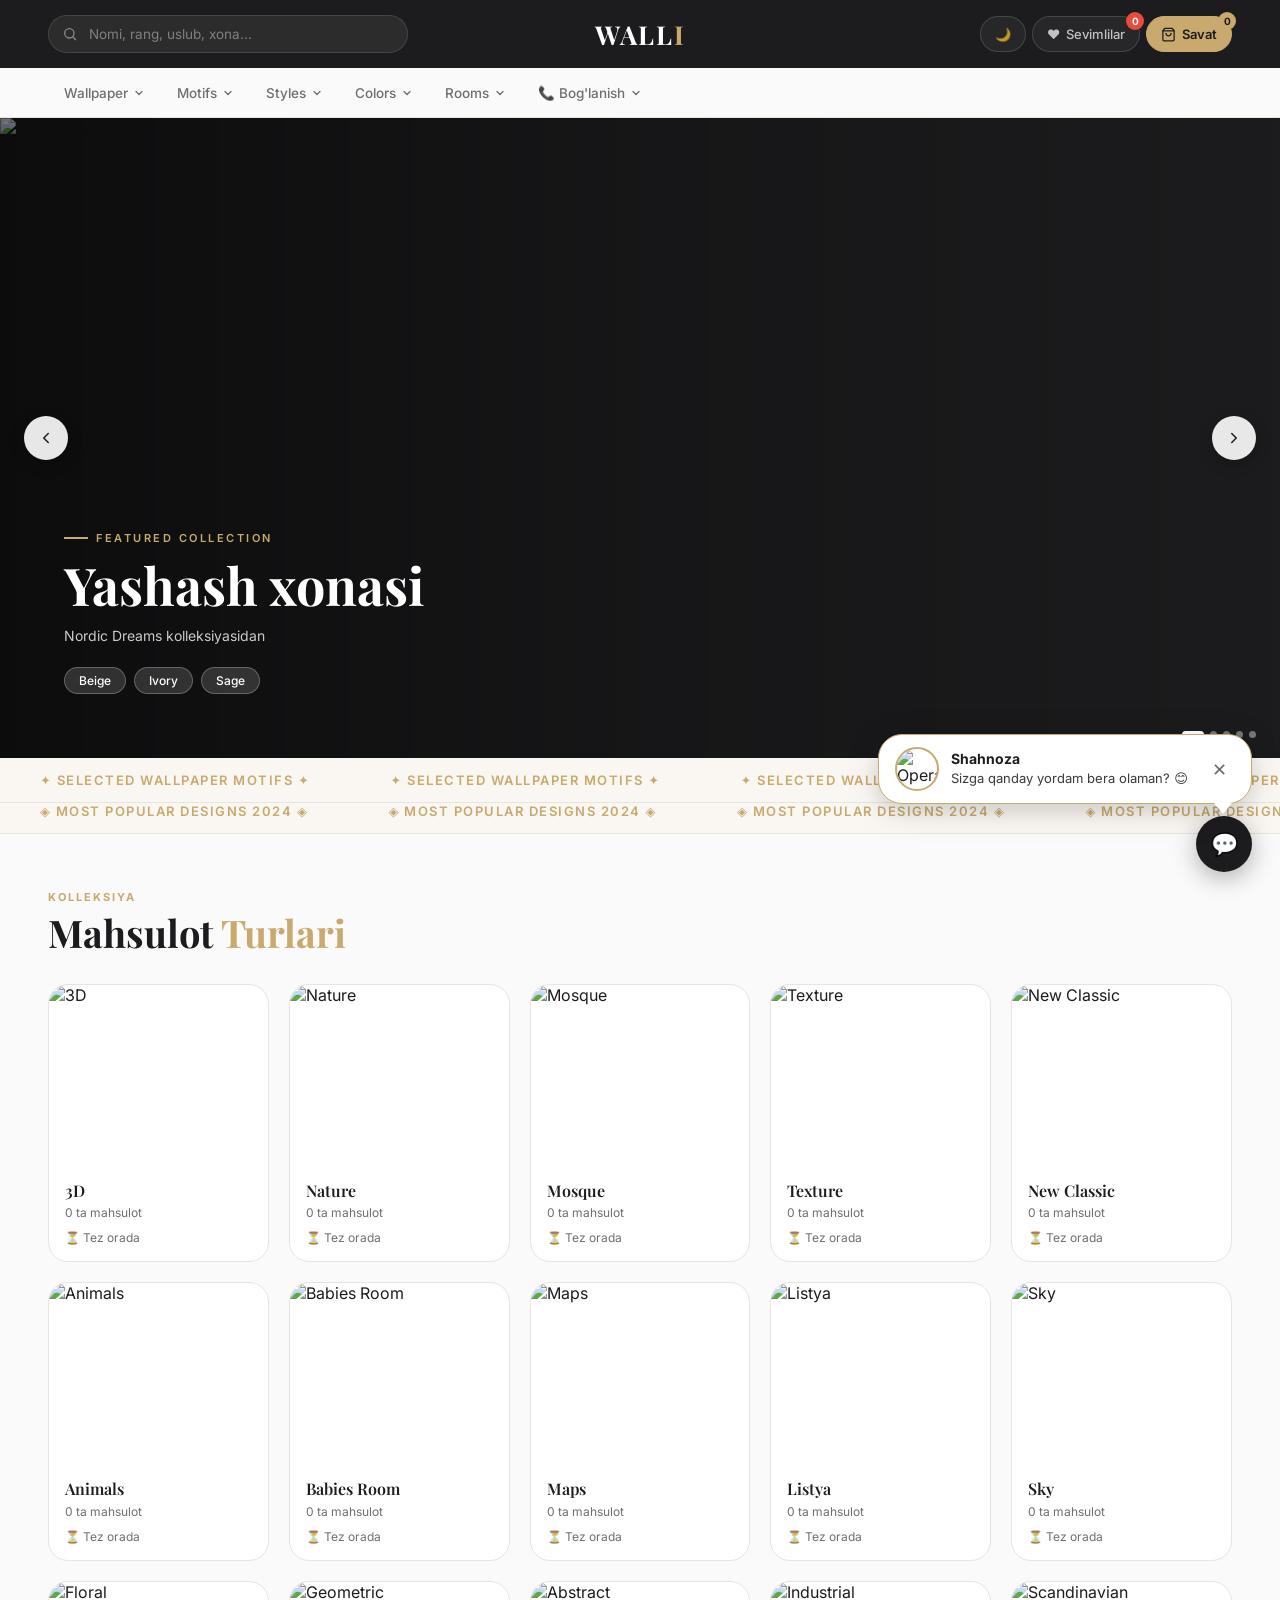
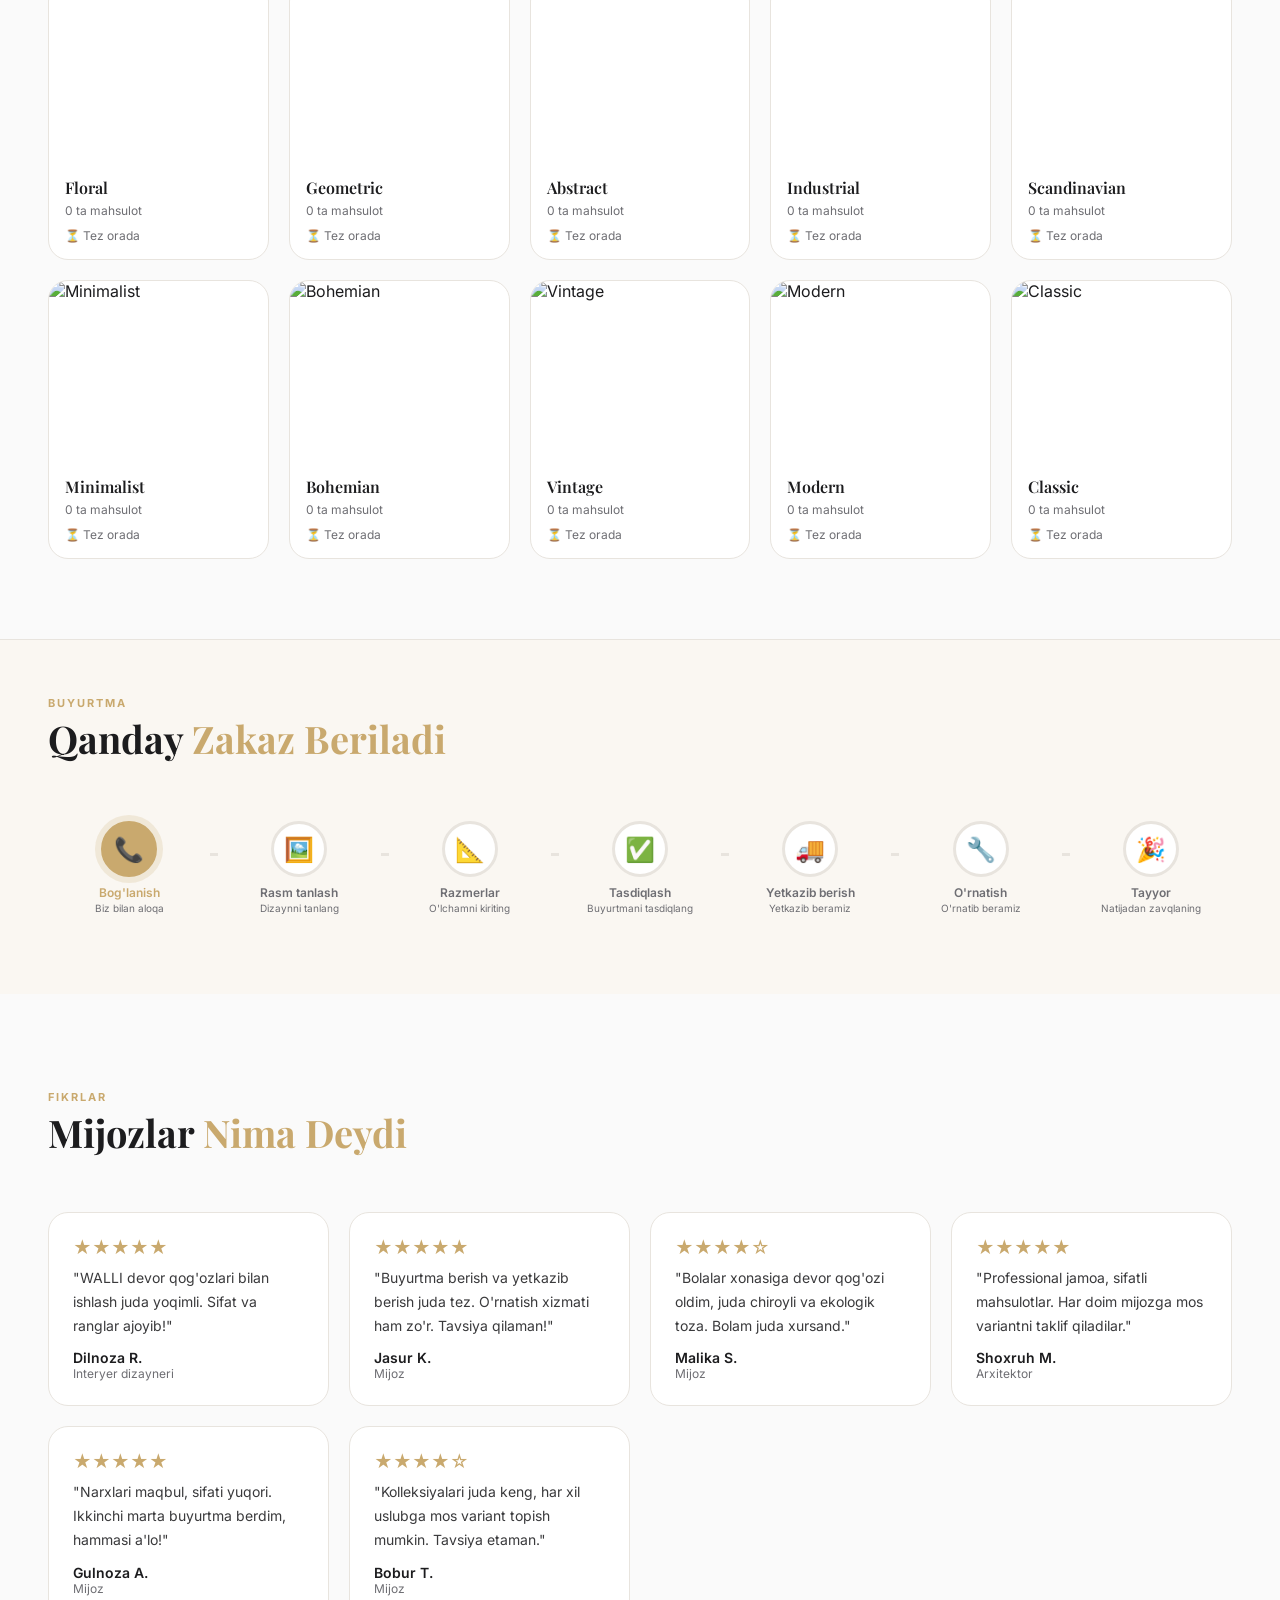
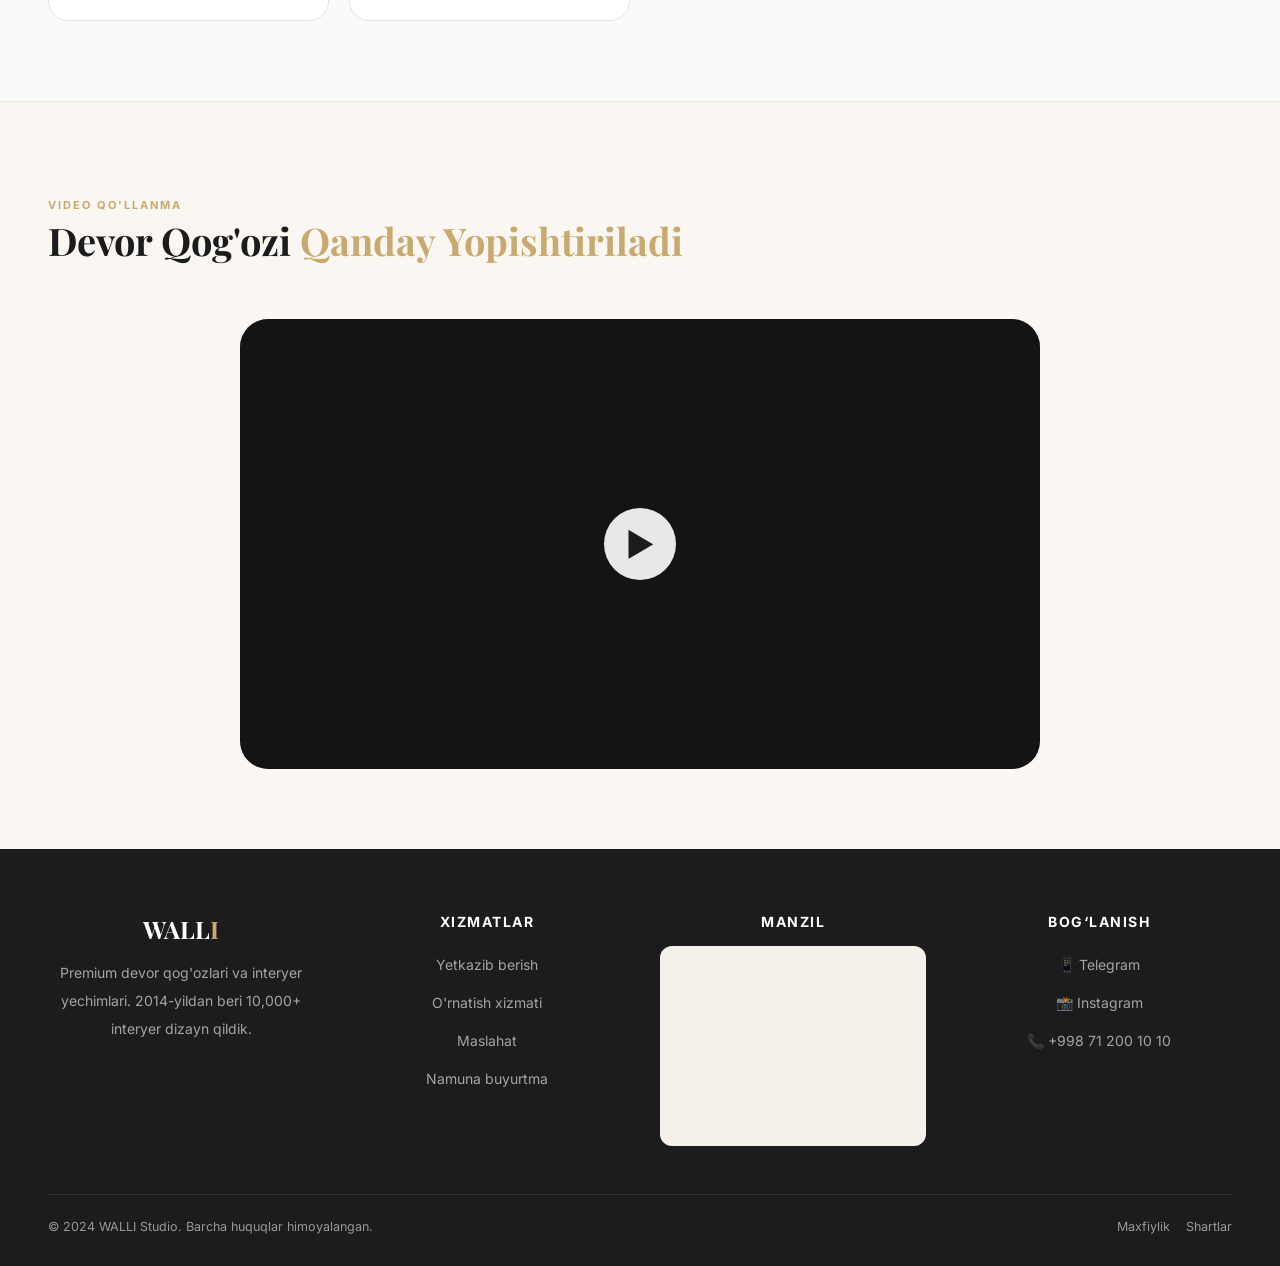
==== commit f599327e: "Add files via upload" ====
--- a/index.html
+++ b/index.html
@@ -1,201 +1,269 @@
 <!DOCTYPE html>
 <html lang="uz">
 <head>
-<meta charset="UTF-8">
-<meta name="viewport" content="width=device-width, initial-scale=1.0">
-<title>WALLI — Premium Wallpaper Studio</title>
-<link rel="preconnect" href="https://fonts.googleapis.com">
-<link href="https://fonts.googleapis.com/css2?family=Playfair+Display:wght@400;600;700;900&family=Inter:wght@300;400;500;600;700&display=swap" rel="stylesheet">
-<link rel="stylesheet" href="style.css">
+  <meta charset="UTF-8" />
+  <meta name="viewport" content="width=device-width, initial-scale=1.0" />
+  <title>WALLI — Premium Wallpaper Studio</title>
+  <link rel="preconnect" href="https://fonts.googleapis.com" />
+  <link href="https://fonts.googleapis.com/css2?family=Playfair+Display:wght@400;600;700;900&family=Inter:wght@300;400;500;600;700&display=swap" rel="stylesheet" />
+  <link rel="stylesheet" href="style.css" />
 </head>
 <body>
-
-<!-- ========== NAV 1 ========== -->
-<header id="nav1">
-  <div class="search-wrap">
-    <svg viewBox="0 0 24 24" fill="none" xmlns="http://www.w3.org/2000/svg">
-      <circle cx="11" cy="11" r="7" stroke="#888" stroke-width="2"/>
-      <path d="m16.5 16.5 4 4" stroke="#888" stroke-width="2" stroke-linecap="round"/>
-    </svg>
-    <input type="text" id="search-input" placeholder="Nomi, rang, uslub, xona..." autocomplete="off">
-  </div>
-
-  <div id="logo">WALL<em>I</em></div>
-
-  <div class="nav1-actions">
-    <button class="n1-btn" id="lang-btn">UZ</button>
-    <button class="n1-btn" id="theme-btn" aria-label="Mavzu">🌙</button>
-    <button class="n1-btn" id="acc-btn">
-      <svg width="15" height="15" viewBox="0 0 24 24" fill="none" stroke="currentColor" stroke-width="2" stroke-linecap="round">
-        <circle cx="12" cy="8" r="4"/><path d="M4 20c0-4 3.6-7 8-7s8 3 8 7"/>
+  <!-- ========== NAV 1 ========== -->
+  <header id="nav1">
+    <div class="search-wrap">
+      <svg viewBox="0 0 24 24" fill="none" xmlns="http://www.w3.org/2000/svg">
+        <circle cx="11" cy="11" r="7" stroke="#888" stroke-width="2"/>
+        <path d="m16.5 16.5 4 4" stroke="#888" stroke-width="2" stroke-linecap="round"/>
       </svg>
-      <span id="acc-label">Hisob</span>
+      <input type="text" id="search-input" placeholder="Nomi, rang, uslub, xona..." autocomplete="off">
+    </div>
+    <div id="logo">WALL<em>I</em></div>
+    <div class="nav1-actions">
+      <button class="n1-btn" id="theme-btn" aria-label="Mavzu">🌙</button>
+      <button class="n1-btn" id="wishlist-btn">
+        ❤️ <span id="wishlist-label">Sevimlilar</span>
+        <span class="wishlist-badge" id="wishlist-badge">0</span>
+      </button>
+      <button class="n1-btn sand" id="cart-btn" aria-label="Savat">
+        <svg width="15" height="15" viewBox="0 0 24 24" fill="none" stroke="currentColor" stroke-width="2" stroke-linecap="round">
+          <path d="M6 2 3 6v14a2 2 0 0 0 2 2h14a2 2 0 0 0 2-2V6l-3-4z"/>
+          <line x1="3" y1="6" x2="21" y2="6"/>
+          <path d="M16 10a4 4 0 0 1-8 0"/>
+        </svg>
+        <span id="cart-label">Savat</span>
+        <span class="cart-badge" id="cart-badge">0</span>
+      </button>
+      <button id="hamburger" aria-label="Menyu">
+        <span></span><span></span><span></span>
+      </button>
+    </div>
+  </header>
+
+ <!-- ========== NAV 2 ========== -->
+<nav id="nav2">
+    <!-- Wallpaper -->
+    <div class="nav2-item">
+      <button class="nav2-btn" data-dd="dd-type">
+        Wallpaper
+        <svg class="nav2-chevron" viewBox="0 0 24 24" fill="none" stroke="currentColor" stroke-width="2.5" stroke-linecap="round"><path d="m6 9 6 6 6-6"/></svg>
+      </button>
+      <div class="dropdown" id="dd-type">
+        <a href="#" data-filter="Classic">Classic</a>
+        <a href="#" data-filter="Modern">Modern</a>
+        <a href="#" data-filter="3D">3D</a>
+        <a href="#" data-filter="Textured">Textured</a>
+        <a href="#" data-filter="Floral">Floral</a>
+      </div>
+    </div>
+
+    <!-- Motifs -->
+    <div class="nav2-item">
+      <button class="nav2-btn" data-dd="dd-motif">
+        Motifs
+        <svg class="nav2-chevron" viewBox="0 0 24 24" fill="none" stroke="currentColor" stroke-width="2.5" stroke-linecap="round"><path d="m6 9 6 6 6-6"/></svg>
+      </button>
+      <div class="dropdown" id="dd-motif">
+        <a href="#" data-filter="Animals">Animals</a>
+        <a href="#" data-filter="Botanical">Botanical</a>
+        <a href="#" data-filter="Abstract">Abstract</a>
+        <a href="#" data-filter="Geometric">Geometric</a>
+      </div>
+    </div>
+
+    <!-- Styles -->
+    <div class="nav2-item">
+      <button class="nav2-btn" data-dd="dd-style">
+        Styles
+        <svg class="nav2-chevron" viewBox="0 0 24 24" fill="none" stroke="currentColor" stroke-width="2.5" stroke-linecap="round"><path d="m6 9 6 6 6-6"/></svg>
+      </button>
+      <div class="dropdown" id="dd-style">
+        <a href="#" data-filter="Minimalist">Minimalist</a>
+        <a href="#" data-filter="Bohemian">Bohemian</a>
+        <a href="#" data-filter="Scandinavian">Scandinavian</a>
+        <a href="#" data-filter="Industrial">Industrial</a>
+      </div>
+    </div>
+
+    <!-- Colors -->
+    <div class="nav2-item">
+      <button class="nav2-btn" data-dd="dd-colors">
+        Colors
+        <svg class="nav2-chevron" viewBox="0 0 24 24" fill="none" stroke="currentColor" stroke-width="2.5" stroke-linecap="round"><path d="m6 9 6 6 6-6"/></svg>
+      </button>
+      <div class="dropdown" id="dd-colors">
+        <a href="#" data-filter="Red"><span class="dot-clr" style="background:#e74c3c"></span> Red</a>
+        <a href="#" data-filter="Blue"><span class="dot-clr" style="background:#3498db"></span> Blue</a>
+        <a href="#" data-filter="Green"><span class="dot-clr" style="background:#27ae60"></span> Green</a>
+        <a href="#" data-filter="Beige"><span class="dot-clr" style="background:#d5c3a1"></span> Beige</a>
+        <a href="#" data-filter="Yellow"><span class="dot-clr" style="background:#f1c40f"></span> Yellow</a>
+        <a href="#" data-filter="Pink"><span class="dot-clr" style="background:#fd79a8"></span> Pink</a>
+        <a href="#" data-filter="Black"><span class="dot-clr" style="background:#2d3436"></span> Black</a>
+        <a href="#" data-filter="White"><span class="dot-clr" style="background:#dfe6e9; border:1px solid #ccc"></span> White</a>
+      </div>
+    </div>
+
+    <!-- Rooms -->
+    <div class="nav2-item">
+      <button class="nav2-btn" data-dd="dd-rooms">
+        Rooms
+        <svg class="nav2-chevron" viewBox="0 0 24 24" fill="none" stroke="currentColor" stroke-width="2.5" stroke-linecap="round"><path d="m6 9 6 6 6-6"/></svg>
+      </button>
+      <div class="dropdown" id="dd-rooms">
+        <a href="#" data-filter="Living Room">Living Room</a>
+        <a href="#" data-filter="Bedroom">Bedroom</a>
+        <a href="#" data-filter="Kitchen">Kitchen</a>
+        <a href="#" data-filter="Bathroom">Bathroom</a>
+        <a href="#" data-filter="Office">Office</a>
+      </div>
+    </div>
+
+    <!-- Contacts -->
+    <div class="nav2-item">
+      <button class="nav2-btn" data-dd="dd-contacts">
+        📞 Bog'lanish
+        <svg class="nav2-chevron" viewBox="0 0 24 24" fill="none" stroke="currentColor" stroke-width="2.5" stroke-linecap="round"><path d="m6 9 6 6 6-6"/></svg>
+      </button>
+      <div class="dropdown" id="dd-contacts">
+        <a href="https://t.me/yourchannel" target="_blank">📱 Telegram</a>
+        <a href="https://instagram.com/yourpage" target="_blank">📸 Instagram</a>
+        <a href="#">📍 Toshkent, Mirzo Ulug‘bek</a>
+        <a href="tel:+998712001010">📞 +998 71 200 10 10</a>
+      </div>
+    </div>
+</nav>
+  <!-- ========== MOBILE MENU ========== -->
+  <div id="mobile-menu">
+    <div class="mob-cat">Mahsulot turlari</div>
+    <div id="mob-type-list"></div>
+    <div class="mob-cat">Bog'lanish</div>
+    <a class="mob-link" href="https://t.me/yourchannel" target="_blank">📱 Telegram</a>
+    <a class="mob-link" href="https://instagram.com/yourpage" target="_blank">📸 Instagram</a>
+    <a class="mob-link" href="tel:+998712001010">📞 +998 71 200 10 10</a>
+  </div>
+
+  <!-- ========== CAROUSEL ========== -->
+  <section id="carousel" aria-label="Featured collections">
+    <div class="c-track" id="c-track"></div>
+    <button class="c-arrow" id="c-prev" aria-label="Oldingi">
+      <svg viewBox="0 0 24 24" fill="none" xmlns="http://www.w3.org/2000/svg"><path d="m15 18-6-6 6-6" stroke-linecap="round" stroke-linejoin="round"/></svg>
     </button>
-    <button class="n1-btn sand" id="cart-btn" aria-label="Savat">
-      <svg width="15" height="15" viewBox="0 0 24 24" fill="none" stroke="currentColor" stroke-width="2" stroke-linecap="round">
-        <path d="M6 2 3 6v14a2 2 0 0 0 2 2h14a2 2 0 0 0 2-2V6l-3-4z"/>
-        <line x1="3" y1="6" x2="21" y2="6"/>
-        <path d="M16 10a4 4 0 0 1-8 0"/>
-      </svg>
-      <span id="cart-label">Savat</span>
-      <span class="cart-badge" id="cart-badge">0</span>
+    <button class="c-arrow" id="c-next" aria-label="Keyingi">
+      <svg viewBox="0 0 24 24" fill="none" xmlns="http://www.w3.org/2000/svg"><path d="m9 18 6-6-6-6" stroke-linecap="round" stroke-linejoin="round"/></svg>
     </button>
-    <button id="hamburger" aria-label="Menyu">
-      <span></span><span></span><span></span>
-    </button>
-  </div>
-</header>
-
-<!-- ========== NAV 2 ========== -->
-<nav id="nav2">
-  <div class="nav2-item">
-    <button class="nav2-btn" data-dd="dd-type">
-      Wallpaper
-      <svg class="nav2-chevron" viewBox="0 0 24 24" fill="none" stroke="currentColor" stroke-width="2.5" stroke-linecap="round"><path d="m6 9 6 6 6-6"/></svg>
-    </button>
-    <div class="dropdown" id="dd-type">
-      <a href="#" data-filter="Classic">Classic</a>
-      <a href="#" data-filter="Modern">Modern</a>
-      <a href="#" data-filter="3D">3D</a>
-      <a href="#" data-filter="Textured">Textured</a>
-      <a href="#" data-filter="Floral">Floral</a>
-    </div>
-  </div>
-  <div class="nav2-item">
-    <button class="nav2-btn" data-dd="dd-motif">
-      Motifs
-      <svg class="nav2-chevron" viewBox="0 0 24 24" fill="none" stroke="currentColor" stroke-width="2.5" stroke-linecap="round"><path d="m6 9 6 6 6-6"/></svg>
-    </button>
-    <div class="dropdown" id="dd-motif">
-      <a href="#" data-filter="Animals">Animals</a>
-      <a href="#" data-filter="Botanical">Botanical</a>
-      <a href="#" data-filter="Abstract">Abstract</a>
-      <a href="#" data-filter="Geometric">Geometric</a>
-    </div>
-  </div>
-  <div class="nav2-item">
-    <button class="nav2-btn" data-dd="dd-style">
-      Styles
-      <svg class="nav2-chevron" viewBox="0 0 24 24" fill="none" stroke="currentColor" stroke-width="2.5" stroke-linecap="round"><path d="m6 9 6 6 6-6"/></svg>
-    </button>
-    <div class="dropdown" id="dd-style">
-      <a href="#" data-filter="Minimalist">Minimalist</a>
-      <a href="#" data-filter="Bohemian">Bohemian</a>
-      <a href="#" data-filter="Scandinavian">Scandinavian</a>
-      <a href="#" data-filter="Industrial">Industrial</a>
-    </div>
-  </div>
-  <div class="nav2-item">
-    <button class="nav2-btn" data-dd="dd-colors">
-      Colors
-      <svg class="nav2-chevron" viewBox="0 0 24 24" fill="none" stroke="currentColor" stroke-width="2.5" stroke-linecap="round"><path d="m6 9 6 6 6-6"/></svg>
-    </button>
-    <div class="dropdown" id="dd-colors">
-      <a href="#" data-filter="Red"><span class="dot-clr" style="background:#e74c3c"></span> Red</a>
-      <a href="#" data-filter="Blue"><span class="dot-clr" style="background:#3498db"></span> Blue</a>
-      <a href="#" data-filter="Green"><span class="dot-clr" style="background:#27ae60"></span> Green</a>
-      <a href="#" data-filter="Beige"><span class="dot-clr" style="background:#d5c3a1"></span> Beige</a>
-      <a href="#" data-filter="Yellow"><span class="dot-clr" style="background:#f1c40f"></span> Yellow</a>
-      <a href="#" data-filter="Pink"><span class="dot-clr" style="background:#fd79a8"></span> Pink</a>
-      <a href="#" data-filter="Black"><span class="dot-clr" style="background:#2d3436"></span> Black</a>
-      <a href="#" data-filter="White"><span class="dot-clr" style="background:#dfe6e9; border:1px solid #ccc"></span> White</a>
-    </div>
-  </div>
-  <div class="nav2-item">
-    <button class="nav2-btn" data-dd="dd-rooms">
-      Rooms
-      <svg class="nav2-chevron" viewBox="0 0 24 24" fill="none" stroke="currentColor" stroke-width="2.5" stroke-linecap="round"><path d="m6 9 6 6 6-6"/></svg>
-    </button>
-    <div class="dropdown" id="dd-rooms">
-      <a href="#" data-filter="Living Room">Living Room</a>
-      <a href="#" data-filter="Bedroom">Bedroom</a>
-      <a href="#" data-filter="Kitchen">Kitchen</a>
-      <a href="#" data-filter="Bathroom">Bathroom</a>
-      <a href="#" data-filter="Office">Office</a>
-    </div>
-  </div>
-</nav>
-
-<!-- ========== MOBILE MENU ========== -->
-<div id="mobile-menu">
-  <div class="mob-cat">Kategoriyalar</div>
-  <a class="mob-link" href="#" data-filter="Classic">Classic</a>
-  <a class="mob-link" href="#" data-filter="Modern">Modern</a>
-  <a class="mob-link" href="#" data-filter="Bohemian">Bohemian</a>
-  <a class="mob-link" href="#" data-filter="Scandinavian">Scandinavian</a>
-  <div class="mob-cat">Xonalar</div>
-  <a class="mob-link" href="#" data-filter="Living Room">Living Room</a>
-  <a class="mob-link" href="#" data-filter="Bedroom">Bedroom</a>
-  <a class="mob-link" href="#" data-filter="Kitchen">Kitchen</a>
-  <a class="mob-link" href="#" data-filter="Office">Office</a>
-  <div class="mob-cat">Ranglar</div>
-  <a class="mob-link" href="#" data-filter="Beige">Beige</a>
-  <a class="mob-link" href="#" data-filter="Blue">Blue</a>
-  <a class="mob-link" href="#" data-filter="Green">Green</a>
-  <a class="mob-link" href="#" data-filter="Pink">Pink</a>
-</div>
-
-<!-- ========== CAROUSEL ========== -->
-<section id="carousel" aria-label="Featured collections">
-  <div class="c-track" id="c-track"></div>
-  <button class="c-arrow" id="c-prev" aria-label="Oldingi">
-    <svg viewBox="0 0 24 24" fill="none" xmlns="http://www.w3.org/2000/svg"><path d="m15 18-6-6 6-6" stroke-linecap="round" stroke-linejoin="round"/></svg>
-  </button>
-  <button class="c-arrow" id="c-next" aria-label="Keyingi">
-    <svg viewBox="0 0 24 24" fill="none" xmlns="http://www.w3.org/2000/svg"><path d="m9 18 6-6-6-6" stroke-linecap="round" stroke-linejoin="round"/></svg>
-  </button>
-  <div class="c-dots" id="c-dots"></div>
-</section>
-
-<!-- ========== MARQUEE ========== -->
-<div class="marquee-wrap">
-  <div class="m-track" id="m1"></div>
-</div>
-<div class="marquee-wrap">
-  <div class="m-track rev" id="m2"></div>
-</div>
-
-<!-- ========== PRODUCTS ========== -->
-<section id="products-section">
-  <div class="container">
-    <div class="sec-head">
-      <div class="sec-head-left">
-        <div class="sec-label">Kolleksiya</div>
-        <h2 class="sec-title">Barcha <em>Devor Qog'ozlari</em></h2>
-        <div class="sec-count" id="prod-count"></div>
-      </div>
-    </div>
-    <div id="filter-bar"></div>
-    <div id="products-grid">
-      <div class="no-results" id="no-results">
-        <strong>Topilmadi</strong>
-        Boshqa kalit so'z bilan qidiring
-      </div>
-    </div>
-  </div>
-</section>
-
-<!-- ========== OUR WORKS ========== -->
-<section id="works-section">
-  <div class="container">
-    <div class="sec-head">
-      <div class="sec-head-left">
-        <div class="sec-label">Portfolio</div>
-        <h2 class="sec-title">Bizning <em>Ishlarimiz</em></h2>
-      </div>
-    </div>
-    <div id="works-grid"></div>
-  </div>
-</section>
-
-<!-- ========== FOOTER ========== -->
+    <div class="c-dots" id="c-dots"></div>
+  </section>
+
+  <!-- ========== MARQUEE ========== -->
+  <div class="marquee-wrap"><div class="m-track" id="m1"></div></div>
+  <div class="marquee-wrap"><div class="m-track rev" id="m2"></div></div>
+
+  <!-- ========== PRODUCT TYPES ========== -->
+  <section id="products-section">
+    <div class="container">
+      <div class="sec-head">
+        <div class="sec-head-left">
+          <div class="sec-label">Kolleksiya</div>
+          <h2 class="sec-title">Mahsulot <em>Turlari</em></h2>
+          <div class="sec-count" id="prod-count"></div>
+        </div>
+      </div>
+      <div id="products-grid"></div>
+    </div>
+  </section>
+
+  <!-- ========== ORDER PROCESS ========== -->
+  <section id="order-section">
+    <div class="container">
+      <div class="sec-head">
+        <div class="sec-head-left">
+          <div class="sec-label">Buyurtma</div>
+          <h2 class="sec-title">Qanday <em>Zakaz Beriladi</em></h2>
+        </div>
+      </div>
+      <div class="order-steps" id="order-steps">
+        <div class="order-step active" data-step="0">
+          <div class="step-icon">📞</div>
+          <div class="step-label">Bog'lanish</div>
+          <div class="step-desc">Biz bilan aloqa</div>
+        </div>
+        <div class="order-step" data-step="1">
+          <div class="step-icon">🖼️</div>
+          <div class="step-label">Rasm tanlash</div>
+          <div class="step-desc">Dizaynni tanlang</div>
+        </div>
+        <div class="order-step" data-step="2">
+          <div class="step-icon">📐</div>
+          <div class="step-label">Razmerlar</div>
+          <div class="step-desc">O'lchamni kiriting</div>
+        </div>
+        <div class="order-step" data-step="3">
+          <div class="step-icon">✅</div>
+          <div class="step-label">Tasdiqlash</div>
+          <div class="step-desc">Buyurtmani tasdiqlang</div>
+        </div>
+        <div class="order-step" data-step="4">
+          <div class="step-icon">🚚</div>
+          <div class="step-label">Yetkazib berish</div>
+          <div class="step-desc">Yetkazib beramiz</div>
+        </div>
+        <div class="order-step" data-step="5">
+          <div class="step-icon">🔧</div>
+          <div class="step-label">O'rnatish</div>
+          <div class="step-desc">O'rnatib beramiz</div>
+        </div>
+        <div class="order-step" data-step="6">
+          <div class="step-icon">🎉</div>
+          <div class="step-label">Tayyor</div>
+          <div class="step-desc">Natijadan zavqlaning</div>
+        </div>
+      </div>
+    </div>
+  </section>
+
+  <!-- ========== CUSTOMER REVIEWS ========== -->
+  <section id="reviews-section">
+    <div class="container">
+      <div class="sec-head">
+        <div class="sec-head-left">
+          <div class="sec-label">Fikrlar</div>
+          <h2 class="sec-title">Mijozlar <em>Nima Deydi</em></h2>
+        </div>
+      </div>
+      <div class="reviews-grid" id="reviews-grid"></div>
+    </div>
+  </section>
+
+  <!-- ========== INSTALL VIDEO ========== -->
+  <section id="install-section">
+    <div class="container">
+      <div class="sec-head">
+        <div class="sec-head-left">
+          <div class="sec-label">Video Qo'llanma</div>
+          <h2 class="sec-title">Devor Qog'ozi <em>Qanday Yopishtiriladi</em></h2>
+        </div>
+      </div>
+      <div class="video-wrapper" id="video-wrapper">
+        <video id="install-video" muted playsinline preload="metadata" poster="https://picsum.photos/seed/video_poster/800/450">
+          <source src="https://www.w3schools.com/html/mov_bbb.mp4" type="video/mp4">
+        </video>
+        <div class="play-overlay" id="play-overlay">
+          <div class="play-icon">▶</div>
+        </div>
+      </div>
+    </div>
+  </section>
+  <!-- ========== FOOTER ========== -->
 <footer>
   <div class="footer-inner">
     <div class="footer-top">
-      <div>
+      <!-- 1-ustun: Logo -->
+      <div class="f-col">
         <div class="f-logo">WALL<em>I</em></div>
         <p class="f-desc">Premium devor qog'ozlari va interyer yechimlari. 2014-yildan beri 10,000+ interyer dizayn qildik.</p>
       </div>
+
+      <!-- 2-ustun: Xizmatlar -->
       <div class="f-col">
         <h4>Xizmatlar</h4>
         <a href="#">Yetkazib berish</a>
@@ -203,22 +271,28 @@
         <a href="#">Maslahat</a>
         <a href="#">Namuna buyurtma</a>
       </div>
+
+      <!-- 3-ustun: Manzil (faqat xarita) -->
       <div class="f-col">
-        <h4>Qo'llab-quvvatlash</h4>
-        <a href="#">To'lov usullari</a>
-        <a href="#">Qaytarish siyosati</a>
-        <a href="#">Kafolat</a>
-        <a href="#">FAQ</a>
-      </div>
+        <h4>Manzil</h4>
+        <div class="map-placeholder" style="height:200px;">
+          <iframe 
+            src="https://yandex.uz/map-widget/v1/?ll=69.240%2C41.312&z=12" 
+            allowfullscreen 
+            loading="lazy">
+          </iframe>
+        </div>
+      </div>
+
+      <!-- 4-ustun: Contact -->
       <div class="f-col">
-        <h4>Bog'lanish</h4>
-        <p>📞 +998 71 200 10 10</p>
-        <p>📧 hello@walli.uz</p>
-        <p>📍 Toshkent, Mirzo Ulug'bek</p>
-        <p>🕐 Du–Sha: 9:00–19:00</p>
-        <button id="admin-btn" style="margin-top:16px">⚙ Admin panel</button>
-      </div>
-    </div>
+        <h4>Bog‘lanish</h4>
+        <a href="https://t.me/yourchannel" target="_blank" class="f-social">📱 Telegram</a>
+        <a href="https://instagram.com/yourpage" target="_blank" class="f-social">📸 Instagram</a>
+        <a href="tel:+998712001010" class="f-social">📞 +998 71 200 10 10</a>
+      </div>
+    </div>
+
     <div class="footer-bottom">
       <span>© 2024 WALLI Studio. Barcha huquqlar himoyalangan.</span>
       <div style="display:flex;gap:16px">
@@ -229,119 +303,119 @@
   </div>
 </footer>
 
-<!-- ========== CHAT ========== -->
-<button id="chat-fab" aria-label="Chat">💬</button>
-<div id="chat-window" role="dialog" aria-label="Yordam chat">
-  <div class="chat-hd">
-    <div class="chat-avatar">🏠</div>
-    <div class="chat-hd-info">
-      <h4>WALLI Yordam</h4>
-      <span>🟢 Onlayn — tez javob beramiz</span>
-    </div>
-    <span id="chat-x" role="button" aria-label="Yopish">✕</span>
-  </div>
-  <div id="chat-msgs">
-    <div class="cm bot">Salom! 👋 Qanday yordam bera olamiz?</div>
-  </div>
-  <div class="chat-faqs">
-    <div class="chat-faqs-label">Tez javoblar</div>
-    <button class="faq-chip" data-q="Yetkazib berish qancha?">📦 Yetkazib berish</button>
-    <button class="faq-chip" data-q="To'lov usullari?">💳 To'lov</button>
-    <button class="faq-chip" data-q="Qaytarish shartlari?">↩ Qaytarish</button>
-  </div>
-  <div class="chat-inp">
-    <input type="text" id="chat-input" placeholder="Xabar...">
-    <button id="chat-send" aria-label="Yuborish">➤</button>
-  </div>
-</div>
-
-<!-- ========== TOAST ========== -->
-<div id="toast" role="status" aria-live="polite"></div>
-
-<!-- ===== MODAL: ACCOUNT ===== -->
-<div class="modal-backdrop" id="mod-acc">
-  <div class="modal">
-    <div class="modal-hd">
-      <h2 id="mod-acc-title">Kirish</h2>
-      <button class="modal-x" data-close="mod-acc">✕</button>
-    </div>
-    <div class="modal-bd">
-      <div id="form-login">
-        <div class="fg"><label>Email</label><input type="email" placeholder="email@example.com"></div>
-        <div class="fg"><label>Parol</label><input type="password" placeholder="••••••••"></div>
-        <button class="btn-sand" onclick="demoLogin()">Kirish</button>
-        <div class="divider-or">yoki</div>
-        <button class="btn-outline" onclick="switchForm('register')">Ro'yxatdan o'tish</button>
-      </div>
-      <div id="form-register" style="display:none">
+  <!-- ========== CHAT ========== -->
+  <button id="chat-fab" aria-label="Chat">💬</button>
+  <div id="chat-window" role="dialog" aria-label="Yordam chat">
+    <div class="chat-hd">
+      <div class="chat-avatar">🏠</div>
+      <div class="chat-hd-info">
+        <h4>WALLI Yordam</h4>
+        <span>🟢 Onlayn — tez javob beramiz</span>
+      </div>
+      <span id="chat-x" role="button" aria-label="Yopish">✕</span>
+    </div>
+    <div id="chat-msgs">
+      <div class="cm bot">Salom! 👋 Qanday yordam bera olamiz?</div>
+    </div>
+    <div class="chat-faqs">
+      <div class="chat-faqs-label">Tez javoblar</div>
+      <button class="faq-chip" data-q="Yetkazib berish qancha?">📦 Yetkazib berish</button>
+      <button class="faq-chip" data-q="To'lov usullari?">💳 To'lov</button>
+      <button class="faq-chip" data-q="Qaytarish shartlari?">↩ Qaytarish</button>
+    </div>
+    <div class="chat-inp">
+      <input type="text" id="chat-input" placeholder="Xabar...">
+      <button id="chat-send" aria-label="Yuborish">➤</button>
+    </div>
+  </div>
+
+  <!-- ========== OPERATOR POPUP ========== -->
+  <div id="chat-welcome-popup" class="chat-welcome-popup" style="display:none;">
+    <div class="popup-inner">
+      <div class="operator-avatar">
+        <img src="https://randomuser.me/api/portraits/women/68.jpg" alt="Operator">
+      </div>
+      <div class="operator-info">
+        <div class="operator-name">Shahnoza</div>
+        <div class="operator-message">Sizga qanday yordam bera olaman? 😊</div>
+      </div>
+      <button class="popup-close">✕</button>
+    </div>
+    <div class="popup-tail"></div>
+  </div>
+
+  <!-- ========== SCROLL TOP ========== -->
+  <button id="scroll-top" class="scroll-top" aria-label="Sahifa boshiga o‘tish">↑</button>
+
+  <!-- ========== TOAST ========== -->
+  <div id="toast" role="status" aria-live="polite"></div>
+
+  <!-- ========== PRODUCT POPUP ========== -->
+  <div class="product-popup-overlay" id="product-popup">
+    <div class="product-popup">
+      <button class="popup-close" id="pp-close">✕</button>
+      <div id="pp-content"></div>
+    </div>
+  </div>
+
+  <!-- ========== VIDEO POPUP ========== -->
+  <div class="video-popup-overlay" id="video-popup">
+    <div class="video-popup">
+      <button class="vp-close" id="vp-close">✕</button>
+      <video id="vp-video" controls playsinline>
+        <source src="https://www.w3schools.com/html/mov_bbb.mp4" type="video/mp4">
+      </video>
+      <div class="vp-controls">
+        <button id="vp-play">▶ Play</button>
+        <button id="vp-stop">⏹ Stop</button>
+        <span class="vp-time" id="vp-time">0:00 / 0:00</span>
+        <input type="range" id="vp-progress" value="0" step="0.01">
+      </div>
+    </div>
+  </div>
+
+  <!-- ========== MODAL: CART ========== -->
+  <div class="modal-backdrop" id="mod-cart">
+    <div class="modal modal-lg">
+      <div class="modal-hd">
+        <h2>Savat</h2>
+        <button class="modal-x" data-close="mod-cart">✕</button>
+      </div>
+      <div class="modal-bd" id="cart-body"></div>
+    </div>
+  </div>
+
+  <!-- ========== MODAL: WISHLIST ========== -->
+  <div class="modal-backdrop" id="mod-wishlist">
+    <div class="modal modal-lg">
+      <div class="modal-hd">
+        <h2>❤️ Sevimlilar</h2>
+        <button class="modal-x" data-close="mod-wishlist">✕</button>
+      </div>
+      <div class="modal-bd" id="wishlist-body"></div>
+    </div>
+  </div>
+
+  <!-- ========== MODAL: ORDER ========== -->
+  <div class="modal-backdrop" id="mod-order">
+    <div class="modal">
+      <div class="modal-hd">
+        <h2>Buyurtma berish</h2>
+        <button class="modal-x" data-close="mod-order">✕</button>
+      </div>
+      <div class="modal-bd">
         <div class="fg-row">
-          <div class="fg"><label>Ism</label><input type="text" placeholder="Isminigiz"></div>
-          <div class="fg"><label>Familiya</label><input type="text" placeholder="Familiyangiz"></div>
-        </div>
-        <div class="fg"><label>Email</label><input type="email" placeholder="email@example.com"></div>
-        <div class="fg"><label>Parol</label><input type="password" placeholder="Parol kiriting"></div>
-        <button class="btn-sand" onclick="demoLogin()">Ro'yxatdan o'tish</button>
-        <div class="divider-or">yoki</div>
-        <button class="btn-outline" onclick="switchForm('login')">Hisobga kirish</button>
-      </div>
-    </div>
-  </div>
-</div>
-
-<!-- ===== MODAL: CART ===== -->
-<div class="modal-backdrop" id="mod-cart">
-  <div class="modal modal-lg">
-    <div class="modal-hd">
-      <h2>Savat</h2>
-      <button class="modal-x" data-close="mod-cart">✕</button>
-    </div>
-    <div class="modal-bd" id="cart-body"></div>
-  </div>
-</div>
-
-<!-- ===== MODAL: ORDER ===== -->
-<div class="modal-backdrop" id="mod-order">
-  <div class="modal">
-    <div class="modal-hd">
-      <h2>Buyurtma berish</h2>
-      <button class="modal-x" data-close="mod-order">✕</button>
-    </div>
-    <div class="modal-bd">
-      <div class="fg-row">
-        <div class="fg"><label>Ism</label><input type="text" id="o-fname" placeholder="Isminigiz"></div>
-        <div class="fg"><label>Familiya</label><input type="text" id="o-lname" placeholder="Familiyangiz"></div>
-      </div>
-      <div class="fg"><label>Telefon</label><input type="tel" id="o-phone" placeholder="+998 xx xxx xx xx"></div>
-      <div class="fg"><label>Manzil</label><input type="text" id="o-addr" placeholder="Shahar, ko'cha, uy raqami"></div>
-      <button class="btn-sand" onclick="placeOrder()">✓ Buyurtmani tasdiqlash</button>
-    </div>
-  </div>
-</div>
-
-<!-- ===== MODAL: ADMIN ===== -->
-<div class="modal-backdrop" id="mod-admin">
-  <div class="modal">
-    <div class="modal-hd">
-      <h2>Admin Panel</h2>
-      <button class="modal-x" data-close="mod-admin">✕</button>
-    </div>
-    <div class="modal-bd">
-      <div class="admin-cards">
-        <div class="adm-card" onclick="adminProduct()">
-          <div class="adm-icon">🖼</div>
-          <h3>Yangi Wallpaper</h3>
-          <p>Mahsulot qo'shish</p>
-        </div>
-        <div class="adm-card" onclick="adminSlide()">
-          <div class="adm-icon">🎠</div>
-          <h3>Yangi Slayd</h3>
-          <p>Karuselga qo'shish</p>
-        </div>
-      </div>
-    </div>
-  </div>
-</div>
-
-<script src="script.js"></script>
+          <div class="fg"><label>Ism</label><input type="text" id="o-fname" placeholder="Ismingiz"></div>
+          <div class="fg"><label>Familiya</label><input type="text" id="o-lname" placeholder="Familiyangiz"></div>
+        </div>
+        <div class="fg"><label>Telefon</label><input type="tel" id="o-phone" placeholder="+998 xx xxx xx xx"></div>
+        <div class="fg"><label>Manzil</label><input type="text" id="o-addr" placeholder="Shahar, ko'cha, uy raqami"></div>
+        <button class="btn-sand" onclick="placeOrder()">✓ Buyurtmani tasdiqlash</button>
+      </div>
+    </div>
+  </div>
+
+
+  <script src="script.js"></script>
 </body>
 </html>
--- a/style.css
+++ b/style.css
@@ -2,65 +2,59 @@
    DESIGN TOKENS
    ============================================================ */
 :root {
-  /* Palette */
-  --ink:        #1c1c1e;
-  --ink-soft:   #3a3a3c;
-  --ink-muted:  #6e6e73;
-  --sand:       #c9a96e;
+  --ink: #1c1c1e;
+  --ink-soft: #3a3a3c;
+  --ink-muted: #6e6e73;
+  --sand: #c9a96e;
   --sand-light: #f0e6d3;
-  --sand-pale:  #faf7f2;
-  --paper:      #fafafa;
-  --white:      #ffffff;
-  --border:     #e8e4de;
-  --border-soft:#f0ede8;
-
-  /* Dark mode (toggled via .dark on body) */
-  --bg:         var(--paper);
-  --bg2:        var(--sand-pale);
-  --bg3:        #f5f0ea;
-  --surface:    var(--white);
-  --text:       var(--ink);
-  --text2:      var(--ink-soft);
-  --text3:      var(--ink-muted);
-  --line:       var(--border);
-
-  /* Type */
+  --sand-pale: #faf7f2;
+  --paper: #fafafa;
+  --white: #ffffff;
+  --border: #e8e4de;
+  --border-soft: #f0ede8;
+  --bg: var(--paper);
+  --bg2: var(--sand-pale);
+  --bg3: #f5f0ea;
+  --surface: var(--white);
+  --text: var(--ink);
+  --text2: var(--ink-soft);
+  --text3: var(--ink-muted);
+  --line: var(--border);
   --font-display: 'Playfair Display', Georgia, serif;
-  --font-body:    'Inter', system-ui, sans-serif;
-
-  /* Spacing / shape */
-  --r:    12px;
+  --font-body: 'Inter', system-ui, sans-serif;
+  --r: 12px;
   --r-lg: 20px;
   --r-xl: 28px;
-
-  /* Transitions */
-  --ease: cubic-bezier(.4,0,.2,1);
-  --t:    220ms;
+  --ease: cubic-bezier(.4, 0, .2, 1);
+  --t: 220ms;
   --t-lg: 380ms;
-
-  /* Layout */
   --nav-h: 68px;
   --nav2-h: 50px;
   --max-w: 1440px;
-  --pad:  clamp(16px, 4vw, 48px);
-}
-
+  --pad: clamp(16px, 4vw, 48px);
+}
 body.dark {
-  --bg:     #111110;
-  --bg2:    #1a1917;
-  --bg3:    #1e1d1b;
-  --surface:#242320;
-  --text:   #f0ede8;
-  --text2:  #c5bfb5;
-  --text3:  #7a7570;
-  --line:   #2e2d29;
-}
-
-/* ============================================================
-   RESET
-   ============================================================ */
-*, *::before, *::after { box-sizing: border-box; margin: 0; padding: 0; }
-html { scroll-behavior: smooth; }
+  --bg: #111110;
+  --bg2: #1a1917;
+  --bg3: #1e1d1b;
+  --surface: #242320;
+  --text: #f0ede8;
+  --text2: #c5bfb5;
+  --text3: #7a7570;
+  --line: #2e2d29;
+}
+
+/* ── RESET ── */
+*,
+*::before,
+*::after {
+  box-sizing: border-box;
+  margin: 0;
+  padding: 0;
+}
+html {
+  scroll-behavior: smooth;
+}
 body {
   font-family: var(--font-body);
   background: var(--bg);
@@ -69,124 +63,241 @@
   overflow-x: hidden;
   -webkit-font-smoothing: antialiased;
 }
-img { display: block; width: 100%; object-fit: cover; }
-button { cursor: pointer; font-family: inherit; border: none; background: none; }
-input, textarea, select { font-family: inherit; }
-a { text-decoration: none; color: inherit; }
-ul { list-style: none; }
-
-/* ============================================================
-   SCROLLBAR
-   ============================================================ */
-::-webkit-scrollbar { width: 5px; height: 5px; }
-::-webkit-scrollbar-track { background: transparent; }
-::-webkit-scrollbar-thumb { background: var(--sand); border-radius: 99px; }
-
-/* ============================================================
-   UTILITY
-   ============================================================ */
-.visually-hidden { position: absolute; width: 1px; height: 1px; overflow: hidden; clip: rect(0,0,0,0); }
-.container { max-width: var(--max-w); margin: 0 auto; padding: 0 var(--pad); }
-
-/* ============================================================
-   NAVBAR 1  (main header)
-   ============================================================ */
+img {
+  display: block;
+  width: 100%;
+  object-fit: cover;
+}
+button {
+  cursor: pointer;
+  font-family: inherit;
+  border: none;
+  background: none;
+}
+input,
+textarea,
+select {
+  font-family: inherit;
+}
+a {
+  text-decoration: none;
+  color: inherit;
+}
+ul {
+  list-style: none;
+}
+
+/* ── SCROLLBAR ── */
+::-webkit-scrollbar {
+  width: 5px;
+  height: 5px;
+}
+::-webkit-scrollbar-track {
+  background: transparent;
+}
+::-webkit-scrollbar-thumb {
+  background: var(--sand);
+  border-radius: 99px;
+}
+
+/* ── UTILITY ── */
+.container {
+  max-width: var(--max-w);
+  margin: 0 auto;
+  padding: 0 var(--pad);
+}
+.sec-head {
+  display: flex;
+  align-items: flex-end;
+  justify-content: space-between;
+  flex-wrap: wrap;
+  gap: 12px;
+  padding: 56px 0 28px;
+}
+.sec-label {
+  font-size: 11px;
+  font-weight: 700;
+  letter-spacing: 2px;
+  text-transform: uppercase;
+  color: var(--sand);
+  margin-bottom: 6px;
+}
+.sec-title {
+  font-family: var(--font-display);
+  font-size: clamp(22px, 3vw, 38px);
+  font-weight: 700;
+  color: var(--text);
+  line-height: 1.2;
+}
+.sec-title em {
+  font-style: normal;
+  color: var(--sand);
+}
+
+/* ── NAV 1 ── */
 #nav1 {
-  position: sticky; top: 0; z-index: 900;
+  position: sticky;
+  top: 0;
+  z-index: 900;
   height: var(--nav-h);
   background: var(--ink);
-  display: flex; align-items: center; gap: 16px;
+  display: flex;
+  align-items: center;
+  gap: 16px;
   padding: 0 var(--pad);
   transition: background var(--t) var(--ease);
 }
-body.dark #nav1 { background: #0a0a09; border-bottom: 1px solid var(--line); }
-
-/* Search */
+body.dark #nav1 {
+  background: #0a0a09;
+  border-bottom: 1px solid var(--line);
+}
+
 .search-wrap {
-  flex: 1; max-width: 360px;
+  flex: 1;
+  max-width: 360px;
   position: relative;
 }
 .search-wrap svg {
-  position: absolute; left: 14px; top: 50%; transform: translateY(-50%);
-  width: 16px; height: 16px; stroke: #888; pointer-events: none;
+  position: absolute;
+  left: 14px;
+  top: 50%;
+  transform: translateY(-50%);
+  width: 16px;
+  height: 16px;
+  stroke: #888;
+  pointer-events: none;
 }
 #search-input {
-  width: 100%; padding: 10px 16px 10px 40px;
-  border: 1.5px solid rgba(255,255,255,0.12);
-  border-radius: 99px;
-  background: rgba(255,255,255,0.07);
+  width: 100%;
+  padding: 10px 16px 10px 40px;
+  border: 1.5px solid rgba(255, 255, 255, 0.12);
+  border-radius: 99px;
+  background: rgba(255, 255, 255, 0.07);
   color: #fff;
-  font-size: 13.5px; font-weight: 400;
+  font-size: 13.5px;
+  font-weight: 400;
   outline: none;
   transition: border-color var(--t), background var(--t), box-shadow var(--t);
 }
-#search-input::placeholder { color: rgba(255,255,255,0.4); }
+#search-input::placeholder {
+  color: rgba(255, 255, 255, 0.4);
+}
 #search-input:focus {
   border-color: var(--sand);
-  background: rgba(255,255,255,0.1);
-  box-shadow: 0 0 0 3px rgba(201,169,110,0.18);
-}
-
-/* Logo */
+  background: rgba(255, 255, 255, 0.1);
+  box-shadow: 0 0 0 3px rgba(201, 169, 110, 0.18);
+}
+
 #logo {
   flex: 0 0 auto;
   font-family: var(--font-display);
-  font-size: 26px; font-weight: 700; letter-spacing: 2px;
+  font-size: 26px;
+  font-weight: 700;
+  letter-spacing: 2px;
   color: var(--white);
-  position: absolute; left: 50%; transform: translateX(-50%);
-  white-space: nowrap; user-select: none;
+  position: absolute;
+  left: 50%;
+  transform: translateX(-50%);
+  white-space: nowrap;
+  user-select: none;
   transition: color var(--t);
 }
-#logo em { color: var(--sand); font-style: normal; }
-
-/* Nav actions */
+#logo em {
+  color: var(--sand);
+  font-style: normal;
+}
+
 .nav1-actions {
   margin-left: auto;
-  display: flex; align-items: center; gap: 6px;
+  display: flex;
+  align-items: center;
+  gap: 6px;
 }
 .n1-btn {
-  height: 36px; padding: 0 14px;
-  border-radius: 99px;
-  font-size: 13px; font-weight: 500;
-  color: rgba(255,255,255,0.72);
-  border: 1.5px solid rgba(255,255,255,0.14);
-  background: rgba(255,255,255,0.05);
+  height: 36px;
+  padding: 0 14px;
+  border-radius: 99px;
+  font-size: 13px;
+  font-weight: 500;
+  color: rgba(255, 255, 255, 0.72);
+  border: 1.5px solid rgba(255, 255, 255, 0.14);
+  background: rgba(255, 255, 255, 0.05);
   transition: all var(--t);
-  display: flex; align-items: center; gap: 6px;
-  white-space: nowrap; position: relative;
-}
-.n1-btn:hover { color: #fff; border-color: rgba(255,255,255,0.35); background: rgba(255,255,255,0.1); }
-.n1-btn:focus-visible { outline: 2px solid var(--sand); outline-offset: 2px; }
-.n1-btn.sand { background: var(--sand); color: var(--ink); border-color: var(--sand); font-weight: 600; }
-.n1-btn.sand:hover { background: #d4b47a; border-color: #d4b47a; }
-
+  display: flex;
+  align-items: center;
+  gap: 6px;
+  white-space: nowrap;
+  position: relative;
+}
+.n1-btn:hover {
+  color: #fff;
+  border-color: rgba(255, 255, 255, 0.35);
+  background: rgba(255, 255, 255, 0.1);
+}
+.n1-btn.sand {
+  background: var(--sand);
+  color: var(--ink);
+  border-color: var(--sand);
+  font-weight: 600;
+}
+.n1-btn.sand:hover {
+  background: #d4b47a;
+  border-color: #d4b47a;
+}
+
+.cart-badge,
+.wishlist-badge {
+  position: absolute;
+  top: -5px;
+  right: -5px;
+  width: 18px;
+  height: 18px;
+  border-radius: 50%;
+  font-size: 10px;
+  font-weight: 700;
+  display: flex;
+  align-items: center;
+  justify-content: center;
+  transition: transform 0.25s var(--ease);
+}
 .cart-badge {
-  position: absolute; top: -5px; right: -5px;
-  width: 18px; height: 18px; border-radius: 50%;
-  background: var(--sand); color: var(--ink);
-  font-size: 10px; font-weight: 700;
-  display: flex; align-items: center; justify-content: center;
-  transition: transform 0.25s var(--ease);
-}
-.cart-badge.pop { transform: scale(1.5); }
-
-/* Hamburger */
+  background: var(--sand);
+  color: var(--ink);
+}
+.wishlist-badge {
+  background: #e74c3c;
+  color: #fff;
+}
+.cart-badge.pop {
+  transform: scale(1.5);
+}
+
 #hamburger {
-  display: none; flex-direction: column; gap: 5px;
-  padding: 8px; border-radius: 8px;
+  display: none;
+  flex-direction: column;
+  gap: 5px;
+  padding: 8px;
+  border-radius: 8px;
 }
 #hamburger span {
-  display: block; width: 22px; height: 2px;
-  background: rgba(255,255,255,0.7); border-radius: 2px;
+  display: block;
+  width: 22px;
+  height: 2px;
+  background: rgba(255, 255, 255, 0.7);
+  border-radius: 2px;
   transition: all 0.3s;
 }
-#hamburger.open span:nth-child(1) { transform: rotate(45deg) translate(5px,5px); }
-#hamburger.open span:nth-child(2) { opacity: 0; }
-#hamburger.open span:nth-child(3) { transform: rotate(-45deg) translate(5px,-5px); }
-
-/* ============================================================
-   NAVBAR 2  (category nav)
-   ============================================================ */
+#hamburger.open span:nth-child(1) {
+  transform: rotate(45deg) translate(5px, 5px);
+}
+#hamburger.open span:nth-child(2) {
+  opacity: 0;
+}
+#hamburger.open span:nth-child(3) {
+  transform: rotate(-45deg) translate(5px, -5px);
+}
+
+/* ── NAV 2 ── */
 #nav2 {
   position: sticky;
   top: var(--nav-h);
@@ -194,12 +305,11 @@
   height: var(--nav2-h);
   background: var(--bg);
   border-bottom: 1px solid var(--line);
-  overflow: visible;           /* Dropdown kesilmasligi uchun */
+  overflow: visible !important;
   padding: 0 var(--pad);
   display: flex;
   align-items: center;
 }
-
 .nav2-scroll {
   overflow-x: auto;
   overflow-y: visible;
@@ -209,51 +319,53 @@
   white-space: nowrap;
   width: 100%;
 }
-
 .nav2-item {
   position: relative;
   flex-shrink: 0;
 }
-
-/* Qolgan dropdown uslublari o‘zgarishsiz */
-#nav2::-webkit-scrollbar { display: none; }
-
 .nav2-btn {
-  height: 36px; padding: 0 16px; border-radius: 99px;
-  font-size: 13.5px; font-weight: 500; color: var(--text3);
+  height: 36px;
+  padding: 0 16px;
+  border-radius: 99px;
+  font-size: 13.5px;
+  font-weight: 500;
+  color: var(--text3);
   transition: all var(--t);
-  display: flex; align-items: center; gap: 5px;
-}
-.nav2-scroll {
-  overflow-x: auto;
-  overflow-y: visible;
-  display: flex;
-  gap: 2px;
-  scrollbar-width: thin;
-}
-.nav2-btn:hover, .nav2-btn.open { color: var(--text); background: var(--bg2); }
-.nav2-chevron { width: 12px; height: 12px; transition: transform var(--t); }
-.nav2-item.open .dropdown {
-  display: block;
-  animation: fadeDown 0.18s ease;
+  display: flex;
+  align-items: center;
+  gap: 5px;
+}
+.nav2-btn:hover,
+.nav2-btn.open {
+  color: var(--text);
+  background: var(--bg2);
+}
+.nav2-chevron {
+  width: 12px;
+  height: 12px;
+  transition: transform var(--t);
 }
 
 .dropdown {
-  position: absolute; top: calc(100% + 8px); left: 0;
+  position: absolute;
+  top: calc(100% + 8px);
+  left: 0;
   background: var(--surface);
   border: 1px solid var(--line);
   border-radius: var(--r);
   padding: 6px;
   min-width: 180px;
   box-shadow: 0 12px 40px rgba(0,0,0,0.12);
-  z-index: 1000;
-  display: none;
-  animation: dropFade 0.15s var(--ease);
-}
-.dropdown.show { display: block; }
-@keyframes dropFade {
-  from { opacity: 0; transform: translateY(-6px); }
-  to   { opacity: 1; transform: translateY(0); }
+  z-index: 9999;  /* yuqoriroq */
+  opacity: 0;
+  visibility: hidden;
+  transform: translateY(-6px);
+  transition: opacity 0.2s ease, visibility 0.2s ease, transform 0.2s ease;
+}
+.dropdown.show {
+  opacity: 1;
+  visibility: visible;
+  transform: translateY(0);
 }
 .dropdown a {
   display: flex; align-items: center; gap: 10px;
@@ -267,612 +379,1100 @@
   border: 1.5px solid rgba(0,0,0,0.1);
 }
 
-/* ============================================================
-   MOBILE MENU
-   ============================================================ */
+/* ── MOBILE MENU ── */
 #mobile-menu {
   display: none;
-  position: fixed; inset: 0; top: var(--nav-h); z-index: 840;
+  position: fixed;
+  inset: 0;
+  top: var(--nav-h);
+  z-index: 840;
   background: var(--bg);
   padding: 20px var(--pad);
-  flex-direction: column; gap: 2px;
+  flex-direction: column;
+  gap: 2px;
   overflow-y: auto;
 }
-#mobile-menu.open { display: flex; animation: slideInLeft 0.25s var(--ease); }
-@keyframes slideInLeft { from { opacity: 0; transform: translateX(-16px); } to { opacity: 1; transform: translateX(0); } }
-.mob-cat { font-size: 11px; font-weight: 700; letter-spacing: 1.5px; text-transform: uppercase; color: var(--text3); padding: 16px 4px 6px; }
+#mobile-menu.open {
+  display: flex;
+  animation: slideInLeft 0.25s var(--ease);
+}
+@keyframes slideInLeft {
+  from {
+    opacity: 0;
+    transform: translateX(-16px);
+  }
+  to {
+    opacity: 1;
+    transform: translateX(0);
+  }
+}
+.mob-cat {
+  font-size: 11px;
+  font-weight: 700;
+  letter-spacing: 1.5px;
+  text-transform: uppercase;
+  color: var(--text3);
+  padding: 16px 4px 6px;
+}
 .mob-link {
-  display: block; padding: 11px 16px; border-radius: var(--r);
-  font-size: 14px; font-weight: 500; color: var(--text2);
+  display: block;
+  padding: 11px 16px;
+  border-radius: var(--r);
+  font-size: 14px;
+  font-weight: 500;
+  color: var(--text2);
   transition: all var(--t);
 }
-.mob-link:hover { background: var(--bg2); color: var(--text); }
-
-/* ============================================================
-   HERO CAROUSEL
-   ============================================================ */
+.mob-link:hover {
+  background: var(--bg2);
+  color: var(--text);
+}
+
+/* ── CAROUSEL ── */
 #carousel {
-  position: relative; overflow: hidden;
+  position: relative;
+  overflow: hidden;
   height: clamp(340px, 56vw, 640px);
   background: var(--ink);
 }
-.c-track { display: flex; height: 100%; transition: transform 0.65s var(--ease); }
+.c-track {
+  display: flex;
+  height: 100%;
+  width: 100%;
+  transition: transform 0.65s var(--ease);
+  will-change: transform;
+}
 .c-slide {
-  min-width: 100%; height: 100%; position: relative; flex-shrink: 0;
-}
-.c-slide img { height: 100%; object-fit: cover; filter: brightness(0.75); }
+  flex: 0 0 100%;
+  height: 100%;
+  position: relative;
+}
+.c-slide img {
+  width: 100%;
+  height: 100%;
+  object-fit: cover;
+  display: block;
+}
 .c-overlay {
-  position: absolute; inset: 0;
-  background: linear-gradient(
-    to right,
-    rgba(0,0,0,0.55) 0%,
-    rgba(0,0,0,0.2) 50%,
-    transparent 100%
-  );
-  display: flex; align-items: flex-end; padding: clamp(24px, 5vw, 64px);
-}
-.c-info { color: #fff; max-width: 480px; }
+  position: absolute;
+  inset: 0;
+  background: linear-gradient(to right, rgba(0, 0, 0, 0.55) 0%, rgba(0, 0, 0, 0.2) 50%, transparent 100%);
+  display: flex;
+  align-items: flex-end;
+  padding: clamp(24px, 5vw, 64px);
+}
+.c-info {
+  color: #fff;
+  max-width: 480px;
+}
 .c-eyebrow {
-  font-size: 11px; font-weight: 600; letter-spacing: 2.5px; text-transform: uppercase;
-  color: var(--sand); margin-bottom: 10px;
-  display: flex; align-items: center; gap: 8px;
-}
-.c-eyebrow::before { content: ''; width: 24px; height: 1.5px; background: var(--sand); }
+  font-size: 11px;
+  font-weight: 600;
+  letter-spacing: 2.5px;
+  text-transform: uppercase;
+  color: var(--sand);
+  margin-bottom: 10px;
+  display: flex;
+  align-items: center;
+  gap: 8px;
+}
+.c-eyebrow::before {
+  content: '';
+  width: 24px;
+  height: 1.5px;
+  background: var(--sand);
+}
 .c-title {
   font-family: var(--font-display);
   font-size: clamp(24px, 4.5vw, 52px);
-  font-weight: 700; line-height: 1.15;
+  font-weight: 700;
+  line-height: 1.15;
   margin-bottom: 10px;
 }
-.c-sub { font-size: 14px; opacity: 0.78; margin-bottom: 20px; line-height: 1.6; }
-.c-tags { display: flex; flex-wrap: wrap; gap: 8px; }
+.c-sub {
+  font-size: 14px;
+  opacity: 0.78;
+  margin-bottom: 20px;
+  line-height: 1.6;
+}
+.c-tags {
+  display: flex;
+  flex-wrap: wrap;
+  gap: 8px;
+}
 .c-tag {
-  padding: 5px 14px; border-radius: 99px;
-  background: rgba(255,255,255,0.15); backdrop-filter: blur(6px);
-  border: 1px solid rgba(255,255,255,0.25);
-  font-size: 12px; font-weight: 500;
-}
-
-/* Carousel controls */
+  padding: 5px 14px;
+  border-radius: 99px;
+  background: rgba(255, 255, 255, 0.15);
+  backdrop-filter: blur(6px);
+  border: 1px solid rgba(255, 255, 255, 0.25);
+  font-size: 12px;
+  font-weight: 500;
+}
 .c-arrow {
-  position: absolute; top: 50%; transform: translateY(-50%);
-  width: 44px; height: 44px; border-radius: 50%;
-  background: rgba(255,255,255,0.9);
-  display: flex; align-items: center; justify-content: center;
-  transition: all var(--t); box-shadow: 0 4px 16px rgba(0,0,0,0.2);
+  position: absolute;
+  top: 50%;
+  transform: translateY(-50%);
+  width: 44px;
+  height: 44px;
+  border-radius: 50%;
+  background: rgba(255, 255, 255, 0.9);
+  display: flex;
+  align-items: center;
+  justify-content: center;
+  transition: all var(--t);
+  box-shadow: 0 4px 16px rgba(0, 0, 0, 0.2);
   z-index: 10;
 }
-.c-arrow:hover { background: #fff; transform: translateY(-50%) scale(1.06); }
-.c-arrow svg { width: 18px; height: 18px; stroke: var(--ink); stroke-width: 2; }
-#c-prev { left: clamp(12px,2vw,24px); }
-#c-next { right: clamp(12px,2vw,24px); }
-
-.c-dots { position: absolute; bottom: 20px; right: 24px; display: flex; gap: 6px; z-index: 10; }
+.c-arrow:hover {
+  background: #fff;
+  transform: translateY(-50%) scale(1.06);
+}
+.c-arrow svg {
+  width: 18px;
+  height: 18px;
+  stroke: var(--ink);
+  stroke-width: 2;
+}
+#c-prev {
+  left: clamp(12px, 2vw, 24px);
+}
+#c-next {
+  right: clamp(12px, 2vw, 24px);
+}
+.c-dots {
+  position: absolute;
+  bottom: 20px;
+  right: 24px;
+  display: flex;
+  gap: 6px;
+  z-index: 10;
+}
 .c-dot {
-  width: 7px; height: 7px; border-radius: 99px;
-  background: rgba(255,255,255,0.4); border: none;
-  cursor: pointer; transition: all 0.35s;
-}
-.c-dot.active { background: #fff; width: 22px; }
-
-/* ============================================================
-   MARQUEE
-   ============================================================ */
+  width: 7px;
+  height: 7px;
+  border-radius: 99px;
+  background: rgba(255, 255, 255, 0.4);
+  border: none;
+  cursor: pointer;
+  transition: all 0.35s;
+}
+.c-dot.active {
+  background: #fff;
+  width: 22px;
+}
+
+/* ── MARQUEE ── */
 .marquee-wrap {
-  overflow: hidden; padding: 14px 0;
-  background: var(--bg2); border-bottom: 1px solid var(--line);
-}
-.marquee-wrap + .marquee-wrap { border-top: none; padding-top: 0; padding-bottom: 14px; }
+  overflow: hidden;
+  padding: 14px 0;
+  background: var(--bg2);
+  border-bottom: 1px solid var(--line);
+}
+.marquee-wrap+.marquee-wrap {
+  border-top: none;
+  padding-top: 0;
+  padding-bottom: 14px;
+}
 .m-track {
-  display: flex; white-space: nowrap;
+  display: flex;
+  white-space: nowrap;
   animation: mLeft 30s linear infinite;
 }
-.m-track.rev { animation: mRight 30s linear infinite; }
+.m-track.rev {
+  animation: mRight 30s linear infinite;
+}
 .m-track span {
-  display: inline-block; padding: 0 40px;
-  font-size: 13px; font-weight: 600; letter-spacing: 1.5px; text-transform: uppercase;
+  display: inline-block;
+  padding: 0 40px;
+  font-size: 13px;
+  font-weight: 600;
+  letter-spacing: 1.5px;
+  text-transform: uppercase;
   color: var(--sand);
 }
-@keyframes mLeft  { 0% { transform: translateX(0); } 100% { transform: translateX(-50%); } }
-@keyframes mRight { 0% { transform: translateX(-50%); } 100% { transform: translateX(0); } }
-
-/* ============================================================
-   SECTION HEADER
-   ============================================================ */
-.sec-head {
-  display: flex; align-items: flex-end; justify-content: space-between;
-  flex-wrap: wrap; gap: 12px;
-  padding: 56px 0 28px;
-}
-.sec-head-left {}
-.sec-label {
-  font-size: 11px; font-weight: 700; letter-spacing: 2px; text-transform: uppercase;
-  color: var(--sand); margin-bottom: 6px;
-}
-.sec-title {
-  font-family: var(--font-display);
-  font-size: clamp(22px, 3vw, 38px);
-  font-weight: 700; color: var(--text); line-height: 1.2;
-}
-.sec-title em { font-style: normal; color: var(--sand); }
-.sec-count { font-size: 13px; color: var(--text3); margin-top: 4px; }
-
-/* ============================================================
-   FILTER CHIPS
-   ============================================================ */
-#filter-bar {
-  display: flex; flex-wrap: wrap; gap: 8px;
-  margin-bottom: 28px;
-}
-.chip {
-  padding: 7px 16px; border-radius: 99px;
-  border: 1.5px solid var(--line);
-  background: var(--surface); color: var(--text2);
-  font-size: 12.5px; font-weight: 500;
-  cursor: pointer; transition: all var(--t);
-  white-space: nowrap;
-}
-.chip:hover { border-color: var(--sand); color: var(--text); }
-.chip.active { background: var(--ink); color: #fff; border-color: var(--ink); }
-body.dark .chip.active { background: var(--sand); color: var(--ink); border-color: var(--sand); }
-
-/* ============================================================
-   PRODUCT GRID
-   ============================================================ */
-#products-section { padding-bottom: 80px; }
-
+@keyframes mLeft {
+  0% {
+    transform: translateX(0);
+  }
+  100% {
+    transform: translateX(-50%);
+  }
+}
+@keyframes mRight {
+  0% {
+    transform: translateX(-50%);
+  }
+  100% {
+    transform: translateX(0);
+  }
+}
+
+/* ── PRODUCT TYPES GRID ── */
+#products-section {
+  padding-bottom: 80px;
+}
 #products-grid {
   display: grid;
-  grid-template-columns: repeat(auto-fill, minmax(240px, 1fr));
+  grid-template-columns: repeat(auto-fill, minmax(200px, 1fr));
   gap: 20px;
 }
-
 .p-card {
   background: var(--surface);
   border-radius: var(--r-lg);
   border: 1px solid var(--line);
   overflow: hidden;
   transition: transform var(--t) var(--ease), box-shadow var(--t) var(--ease), border-color var(--t);
-  display: flex; flex-direction: column;
-}
-.p-card:hover { transform: translateY(-4px); box-shadow: 0 16px 40px rgba(0,0,0,0.09); border-color: var(--sand); }
-
+  display: flex;
+  flex-direction: column;
+  cursor: pointer;
+}
+.p-card:hover {
+  transform: translateY(-4px);
+  box-shadow: 0 16px 40px rgba(0, 0, 0, 0.09);
+  border-color: var(--sand);
+}
 .p-img-wrap {
-  position: relative; height: 200px; overflow: hidden; cursor: pointer;
-}
-.p-img-wrap img { height: 100%; transition: transform 0.5s var(--ease); }
-.p-card:hover .p-img-wrap img { transform: scale(1.06); }
-
-/* Quick-view overlay */
+  position: relative;
+  height: 180px;
+  overflow: hidden;
+}
+.p-img-wrap img {
+  height: 100%;
+  transition: transform 0.5s var(--ease);
+}
+.p-card:hover .p-img-wrap img {
+  transform: scale(1.06);
+}
 .p-quick {
-  position: absolute; inset: 0;
-  background: rgba(28,28,30,0.5);
-  display: flex; align-items: center; justify-content: center;
-  opacity: 0; transition: opacity var(--t);
-}
-.p-card:hover .p-quick { opacity: 1; }
+  position: absolute;
+  inset: 0;
+  background: rgba(28, 28, 30, 0.5);
+  display: flex;
+  align-items: center;
+  justify-content: center;
+  opacity: 0;
+  transition: opacity var(--t);
+}
+.p-card:hover .p-quick {
+  opacity: 1;
+}
 .p-quick-btn {
-  padding: 10px 22px; border-radius: 99px;
-  background: #fff; color: var(--ink);
-  font-size: 13px; font-weight: 600;
+  padding: 10px 22px;
+  border-radius: 99px;
+  background: #fff;
+  color: var(--ink);
+  font-size: 13px;
+  font-weight: 600;
   transform: translateY(6px);
   transition: transform var(--t) var(--ease), background var(--t);
 }
-.p-card:hover .p-quick-btn { transform: translateY(0); }
-.p-quick-btn:hover { background: var(--sand); }
-
-/* Badges */
-.p-badges {
-  position: absolute; top: 12px; left: 12px;
-  display: flex; flex-direction: column; gap: 5px;
-}
-.badge-tag {
-  display: inline-block; padding: 3px 10px; border-radius: 99px;
-  font-size: 10px; font-weight: 700; letter-spacing: 0.5px; text-transform: uppercase;
-}
-.badge-new  { background: var(--sand); color: var(--ink); }
-.badge-hot  { background: #e74c3c; color: #fff; }
-
-.p-body { padding: 16px; flex: 1; display: flex; flex-direction: column; }
-.p-collection { font-size: 10.5px; font-weight: 600; letter-spacing: 1.5px; text-transform: uppercase; color: var(--sand); margin-bottom: 5px; }
-.p-name { font-family: var(--font-display); font-size: 16px; font-weight: 600; color: var(--text); margin-bottom: 6px; line-height: 1.3; }
-.p-metas { display: flex; flex-wrap: wrap; gap: 5px; margin-bottom: 12px; }
-.p-meta {
-  padding: 2px 9px; border-radius: 6px;
-  background: var(--bg2); color: var(--text3);
-  font-size: 11px; font-weight: 500;
-}
-.p-bottom { display: flex; align-items: center; justify-content: space-between; gap: 8px; margin-top: auto; }
-.p-price { font-size: 17px; font-weight: 700; color: var(--text); }
-.p-price small { font-size: 11px; font-weight: 400; color: var(--text3); display: block; }
-.p-add {
-  width: 40px; height: 40px; border-radius: 99px; flex-shrink: 0;
-  background: var(--ink); color: #fff;
-  display: flex; align-items: center; justify-content: center;
-  font-size: 22px; line-height: 1;
-  transition: all var(--t);
-}
-body.dark .p-add { background: var(--sand); color: var(--ink); }
-.p-add:hover { background: var(--sand); transform: rotate(90deg); }
-body.dark .p-add:hover { background: var(--ink); color: #fff; }
-
-.no-results {
-  text-align: center; padding: 80px 20px;
-  color: var(--text3); font-size: 16px;
-  display: none; grid-column: 1/-1;
-}
-.no-results strong { display: block; font-family: var(--font-display); font-size: 28px; color: var(--text2); margin-bottom: 8px; }
-
-/* ============================================================
-   OUR WORKS
-   ============================================================ */
-#works-section {
-  background: var(--bg2); border-top: 1px solid var(--line);
-  padding-bottom: 80px;
-}
-#works-grid {
-  display: grid;
-  grid-template-columns: repeat(12, 1fr);
-  grid-template-rows: auto;
-  gap: 12px;
-}
-.w-card {
-  border-radius: var(--r-lg); overflow: hidden;
-  position: relative; cursor: pointer;
-  background: var(--bg3);
-}
-.w-card:nth-child(1) { grid-column: span 8; aspect-ratio: 16/8; }
-.w-card:nth-child(2) { grid-column: span 4; aspect-ratio: 4/8; }
-.w-card:nth-child(3) { grid-column: span 4; aspect-ratio: 4/6; }
-.w-card:nth-child(4) { grid-column: span 4; aspect-ratio: 4/6; }
-.w-card:nth-child(5) { grid-column: span 4; aspect-ratio: 4/6; }
-.w-card:nth-child(6) { grid-column: span 12; aspect-ratio: 16/5; }
-.w-card img { width: 100%; height: 100%; object-fit: cover; transition: transform 0.55s var(--ease); }
-.w-card:hover img { transform: scale(1.04); }
-.w-card-overlay {
-  position: absolute; inset: 0;
-  background: rgba(28,28,30,0); transition: background var(--t);
-  display: flex; align-items: flex-end; padding: 20px;
-}
-.w-card:hover .w-card-overlay { background: rgba(28,28,30,0.3); }
-.w-label {
-  background: rgba(255,255,255,0.9); backdrop-filter: blur(4px);
-  color: var(--ink); font-size: 12px; font-weight: 600;
-  padding: 5px 14px; border-radius: 99px;
-  opacity: 0; transform: translateY(4px);
-  transition: all var(--t);
-}
-.w-card:hover .w-label { opacity: 1; transform: translateY(0); }
-
-/* ============================================================
-   FOOTER
-   ============================================================ */
-footer {
-  background: var(--ink); color: rgba(255,255,255,0.55);
-  padding: 64px var(--pad) 32px;
-}
-body.dark footer { background: #0a0a09; border-top: 1px solid var(--line); }
-.footer-inner { max-width: var(--max-w); margin: 0 auto; }
-.footer-top {
-  display: grid; grid-template-columns: 2fr 1fr 1fr 1.5fr;
-  gap: 48px; margin-bottom: 48px;
-}
-.f-logo {
-  font-family: var(--font-display); font-size: 24px; font-weight: 700;
-  color: #fff; margin-bottom: 14px;
-}
-.f-logo em { color: var(--sand); font-style: normal; }
-.f-desc { font-size: 13.5px; line-height: 1.75; max-width: 280px; }
-.f-col h4 { font-size: 12px; font-weight: 700; letter-spacing: 1.5px; text-transform: uppercase; color: #fff; margin-bottom: 16px; }
-.f-col a {
-  display: block; font-size: 13.5px; padding: 5px 0; line-height: 1.7;
-  transition: color var(--t);
-}
-.f-col a:hover { color: var(--sand); }
-.f-col p { font-size: 13px; line-height: 1.8; }
-.footer-bottom {
-  border-top: 1px solid rgba(255,255,255,0.1);
-  padding-top: 24px;
-  display: flex; align-items: center; justify-content: space-between; flex-wrap: wrap; gap: 12px;
-  font-size: 12.5px;
-}
-.footer-bottom a { transition: color var(--t); }
-.footer-bottom a:hover { color: var(--sand); }
-#admin-btn {
-  padding: 8px 20px; border-radius: 99px;
-  border: 1px solid rgba(255,255,255,0.2);
-  color: rgba(255,255,255,0.55); font-size: 13px;
-  transition: all var(--t);
-}
-#admin-btn:hover { border-color: var(--sand); color: var(--sand); }
-
-/* ============================================================
-   MODALS
-   ============================================================ */
-.modal-backdrop {
-  display: none; position: fixed; inset: 0; z-index: 2000;
-  background: rgba(0,0,0,0.55); backdrop-filter: blur(5px);
-  align-items: center; justify-content: center; padding: 16px;
-}
-.modal-backdrop.open { display: flex; animation: bdfade 0.2s ease; }
-@keyframes bdfade { from { opacity: 0; } to { opacity: 1; } }
-
-.modal {
-  width: 100%; max-width: 500px; max-height: 90vh; overflow-y: auto;
-  background: var(--surface); border-radius: var(--r-xl);
-  box-shadow: 0 24px 64px rgba(0,0,0,0.25);
+.p-card:hover .p-quick-btn {
+  transform: translateY(0);
+}
+.p-quick-btn:hover {
+  background: var(--sand);
+}
+.p-body {
+  padding: 16px;
+  flex: 1;
+  display: flex;
+  flex-direction: column;
+}
+.p-name {
+  font-family: var(--font-display);
+  font-size: 16px;
+  font-weight: 600;
+  color: var(--text);
+  margin-bottom: 4px;
+  line-height: 1.3;
+}
+.p-count {
+  font-size: 12px;
+  color: var(--text3);
+}
+.p-bottom {
+  display: flex;
+  align-items: center;
+  justify-content: space-between;
+  gap: 8px;
+  margin-top: auto;
+  padding-top: 10px;
+}
+
+/* ── PRODUCT POPUP ── */
+.product-popup-overlay {
+  display: none;
+  position: fixed;
+  inset: 0;
+  z-index: 3000;
+  background: rgba(0, 0, 0, 0.7);
+  backdrop-filter: blur(6px);
+  align-items: center;
+  justify-content: center;
+  padding: 20px;
+}
+.product-popup-overlay.open {
+  display: flex;
+  animation: bdfade 0.25s ease;
+}
+@keyframes bdfade {
+  from {
+    opacity: 0;
+  }
+  to {
+    opacity: 1;
+  }
+}
+.product-popup {
+  background: var(--surface);
+  border-radius: var(--r-xl);
+  max-width: 900px;
+  width: 100%;
+  max-height: 90vh;
+  overflow-y: auto;
+  padding: 28px 32px;
+  position: relative;
   animation: modUp 0.28s var(--ease);
   border: 1px solid var(--line);
 }
-.modal-lg { max-width: 640px; }
-@keyframes modUp { from { opacity: 0; transform: translateY(20px); } to { opacity: 1; transform: translateY(0); } }
-
+@keyframes modUp {
+  from {
+    opacity: 0;
+    transform: translateY(20px);
+  }
+  to {
+    opacity: 1;
+    transform: translateY(0);
+  }
+}
+.product-popup .popup-close {
+  position: sticky;
+  top: 0;
+  float: right;
+  width: 34px;
+  height: 34px;
+  border-radius: 99px;
+  background: var(--bg2);
+  display: flex;
+  align-items: center;
+  justify-content: center;
+  font-size: 18px;
+  color: var(--text3);
+  transition: all var(--t);
+  z-index: 2;
+  margin-bottom: 12px;
+}
+.product-popup .popup-close:hover {
+  background: var(--bg3);
+  color: var(--text);
+}
+.product-popup .pp-grid {
+  display: grid;
+  grid-template-columns: 1fr 1fr;
+  gap: 24px;
+}
+.product-popup .pp-image img {
+  border-radius: var(--r-lg);
+  width: 100%;
+  height: auto;
+  aspect-ratio: 4/3;
+  object-fit: cover;
+}
+.product-popup .pp-info h2 {
+  font-family: var(--font-display);
+  font-size: 28px;
+  font-weight: 700;
+  color: var(--text);
+  margin-bottom: 6px;
+}
+.product-popup .pp-info .pp-type {
+  display: inline-block;
+  padding: 4px 14px;
+  border-radius: 99px;
+  background: var(--sand);
+  color: var(--ink);
+  font-size: 12px;
+  font-weight: 600;
+  margin-bottom: 12px;
+}
+.product-popup .pp-info p {
+  color: var(--text2);
+  line-height: 1.7;
+  margin-bottom: 12px;
+}
+.product-popup .pp-info .pp-price {
+  font-size: 22px;
+  font-weight: 700;
+  color: var(--sand);
+  margin-bottom: 16px;
+}
+.product-popup .pp-info .btn-sand {
+  padding: 12px 28px;
+  border-radius: 99px;
+  background: var(--sand);
+  color: var(--ink);
+  font-weight: 700;
+  transition: all var(--t);
+}
+.product-popup .pp-info .btn-sand:hover {
+  background: #d4b47a;
+}
+.pp-remaining {
+  margin-top: 24px;
+  border-top: 1px solid var(--line);
+  padding-top: 20px;
+}
+.pp-remaining h4 {
+  font-family: var(--font-display);
+  font-size: 18px;
+  margin-bottom: 12px;
+  color: var(--text);
+}
+.pp-remaining .rem-grid {
+  display: grid;
+  grid-template-columns: repeat(auto-fill, minmax(120px, 1fr));
+  gap: 12px;
+}
+.pp-remaining .rem-item {
+  background: var(--bg2);
+  border-radius: var(--r);
+  padding: 8px;
+  text-align: center;
+  cursor: pointer;
+  transition: all var(--t);
+  border: 1px solid transparent;
+}
+.pp-remaining .rem-item:hover {
+  border-color: var(--sand);
+  transform: scale(1.03);
+}
+.pp-remaining .rem-item img {
+  width: 100%;
+  aspect-ratio: 1/1;
+  object-fit: cover;
+  border-radius: var(--r);
+  margin-bottom: 4px;
+}
+.pp-remaining .rem-item .rem-name {
+  font-size: 12px;
+  font-weight: 500;
+  color: var(--text2);
+}
+
+/* ── ORDER PROCESS ── */
+#order-section {
+  background: var(--bg2);
+  border-top: 1px solid var(--line);
+  padding-bottom: 80px;
+}
+.order-steps {
+  display: flex;
+  justify-content: space-between;
+  align-items: flex-start;
+  flex-wrap: wrap;
+  gap: 16px 8px;
+  margin-top: 32px;
+  position: relative;
+}
+.order-steps::before {
+  content: '';
+  position: absolute;
+  top: 32px;
+  left: 40px;
+  right: 40px;
+  height: 3px;
+  background: var(--line);
+  z-index: 0;
+}
+body.dark .order-steps::before {
+  background: #3a3a3a;
+}
+.order-step {
+  flex: 1;
+  min-width: 80px;
+  text-align: center;
+  position: relative;
+  z-index: 1;
+  background: var(--bg2);
+  padding: 0 4px;
+}
+.order-step .step-icon {
+  width: 56px;
+  height: 56px;
+  border-radius: 50%;
+  background: var(--surface);
+  border: 3px solid var(--line);
+  display: flex;
+  align-items: center;
+  justify-content: center;
+  font-size: 24px;
+  margin: 0 auto 8px;
+  transition: all var(--t);
+}
+.order-step.active .step-icon {
+  border-color: var(--sand);
+  background: var(--sand);
+  color: var(--ink);
+  box-shadow: 0 0 0 6px rgba(201, 169, 110, 0.2);
+}
+.order-step .step-label {
+  font-size: 12px;
+  font-weight: 600;
+  color: var(--text3);
+  transition: color var(--t);
+}
+.order-step.active .step-label {
+  color: var(--sand);
+}
+.order-step .step-desc {
+  font-size: 10px;
+  color: var(--text3);
+  margin-top: 2px;
+}
+
+/* ── REVIEWS ── */
+#reviews-section {
+  padding: 40px 0 80px;
+}
+.reviews-grid {
+  display: grid;
+  grid-template-columns: repeat(auto-fill, minmax(260px, 1fr));
+  gap: 20px;
+  margin-top: 28px;
+}
+.review-card {
+  background: var(--surface);
+  border-radius: var(--r-lg);
+  border: 1px solid var(--line);
+  padding: 24px;
+  transition: all var(--t);
+}
+.review-card:hover {
+  border-color: var(--sand);
+  box-shadow: 0 8px 24px rgba(0, 0, 0, 0.05);
+}
+.review-card .rv-stars {
+  color: var(--sand);
+  font-size: 18px;
+  margin-bottom: 8px;
+}
+.review-card .rv-text {
+  font-size: 14px;
+  line-height: 1.7;
+  color: var(--text2);
+  margin-bottom: 12px;
+}
+.review-card .rv-author {
+  font-weight: 600;
+  color: var(--text);
+  font-size: 14px;
+}
+.review-card .rv-role {
+  font-size: 12px;
+  color: var(--text3);
+}
+
+/* ── VIDEO INSTALL ── */
+#install-section {
+  background: var(--bg2);
+  border-top: 1px solid var(--line);
+  padding: 40px 0 80px;
+}
+.video-wrapper {
+  position: relative;
+  max-width: 800px;
+  margin: 28px auto 0;
+  border-radius: var(--r-xl);
+  overflow: hidden;
+  background: var(--ink);
+  aspect-ratio: 16/9;
+  cursor: pointer;
+}
+.video-wrapper video {
+  width: 100%;
+  height: 100%;
+  object-fit: cover;
+  display: block;
+}
+.video-wrapper .play-overlay {
+  position: absolute;
+  inset: 0;
+  display: flex;
+  align-items: center;
+  justify-content: center;
+  background: rgba(0, 0, 0, 0.3);
+  transition: background var(--t);
+  pointer-events: none;
+}
+.video-wrapper .play-overlay .play-icon {
+  width: 72px;
+  height: 72px;
+  border-radius: 50%;
+  background: rgba(255, 255, 255, 0.9);
+  display: flex;
+  align-items: center;
+  justify-content: center;
+  font-size: 32px;
+  color: var(--ink);
+  transition: all var(--t);
+}
+.video-wrapper:hover .play-overlay .play-icon {
+  transform: scale(1.08);
+  background: #fff;
+}
+
+.video-popup-overlay {
+  display: none;
+  position: fixed;
+  inset: 0;
+  z-index: 4000;
+  background: rgba(0, 0, 0, 0.85);
+  backdrop-filter: blur(8px);
+  align-items: center;
+  justify-content: center;
+  padding: 20px;
+}
+.video-popup-overlay.open {
+  display: flex;
+  animation: bdfade 0.25s ease;
+}
+.video-popup {
+  background: var(--surface);
+  border-radius: var(--r-xl);
+  max-width: 900px;
+  width: 100%;
+  padding: 20px;
+  position: relative;
+  animation: modUp 0.28s var(--ease);
+}
+.video-popup .vp-close {
+  position: absolute;
+  top: 12px;
+  right: 16px;
+  width: 34px;
+  height: 34px;
+  border-radius: 99px;
+  background: rgba(0, 0, 0, 0.5);
+  color: #fff;
+  font-size: 18px;
+  display: flex;
+  align-items: center;
+  justify-content: center;
+  z-index: 2;
+  transition: all var(--t);
+}
+.video-popup .vp-close:hover {
+  background: rgba(0, 0, 0, 0.8);
+}
+.video-popup video {
+  width: 100%;
+  border-radius: var(--r-lg);
+  display: block;
+}
+.video-popup .vp-controls {
+  display: flex;
+  align-items: center;
+  gap: 16px;
+  padding: 12px 8px 0;
+  flex-wrap: wrap;
+}
+.video-popup .vp-controls button {
+  padding: 6px 16px;
+  border-radius: 99px;
+  background: var(--bg2);
+  color: var(--text);
+  font-weight: 600;
+  font-size: 13px;
+  border: 1px solid var(--line);
+  transition: all var(--t);
+}
+.video-popup .vp-controls button:hover {
+  border-color: var(--sand);
+  color: var(--sand);
+}
+.video-popup .vp-controls .vp-time {
+  font-size: 14px;
+  font-weight: 500;
+  color: var(--text2);
+  min-width: 80px;
+}
+.video-popup .vp-controls input[type="range"] {
+  flex: 1;
+  min-width: 100px;
+  accent-color: var(--sand);
+  background: var(--line);
+  height: 4px;
+  border-radius: 99px;
+  -webkit-appearance: none;
+}
+.video-popup .vp-controls input[type="range"]::-webkit-slider-thumb {
+  -webkit-appearance: none;
+  width: 14px;
+  height: 14px;
+  border-radius: 50%;
+  background: var(--sand);
+  cursor: pointer;
+}
+
+/* ── FOOTER ── */
+footer {
+  background: var(--ink);
+  color: rgba(255, 255, 255, 0.55);
+  padding: 64px var(--pad) 32px;
+}
+body.dark footer {
+  background: #0a0a09;
+  border-top: 1px solid var(--line);
+}
+.footer-inner {
+  max-width: var(--max-w);
+  margin: 0 auto;
+}
+.footer-top {
+  display: grid;
+  grid-template-columns: 2fr 1fr 1.5fr;
+  gap: 48px;
+  margin-bottom: 48px;
+}
+.f-logo {
+  font-family: var(--font-display);
+  font-size: 24px;
+  font-weight: 700;
+  color: #fff;
+  margin-bottom: 14px;
+}
+.f-logo em {
+  color: var(--sand);
+  font-style: normal;
+}
+.f-desc {
+  font-size: 13.5px;
+  line-height: 1.75;
+  max-width: 280px;
+}
+.f-col h4 {
+  font-size: 12px;
+  font-weight: 700;
+  letter-spacing: 1.5px;
+  text-transform: uppercase;
+  color: #fff;
+  margin-bottom: 16px;
+}
+.f-col a {
+  display: block;
+  font-size: 13.5px;
+  padding: 5px 0;
+  line-height: 1.7;
+  transition: color var(--t);
+}
+.f-col a:hover {
+  color: var(--sand);
+}
+.f-col p {
+  font-size: 13px;
+  line-height: 1.8;
+}
+.f-col .map-placeholder {
+  width: 100%;
+  height: 140px;
+  border-radius: var(--r);
+  background: var(--bg3);
+  border: 1px solid rgba(255, 255, 255, 0.1);
+  overflow: hidden;
+  margin-top: 8px;
+}
+.f-col .map-placeholder iframe {
+  width: 100%;
+  height: 100%;
+  border: none;
+}
+.footer-bottom {
+  border-top: 1px solid rgba(255, 255, 255, 0.1);
+  padding-top: 24px;
+  display: flex;
+  align-items: center;
+  justify-content: space-between;
+  flex-wrap: wrap;
+  gap: 12px;
+  font-size: 12.5px;
+}
+.footer-bottom a {
+  transition: color var(--t);
+}
+.footer-bottom a:hover {
+  color: var(--sand);
+}
+
+/* ── TOAST ── */
+#toast {
+  position: fixed;
+  bottom: 96px;
+  left: 50%;
+  transform: translateX(-50%) translateY(12px);
+  background: var(--ink);
+  color: #fff;
+  padding: 12px 24px;
+  border-radius: 99px;
+  font-size: 13.5px;
+  font-weight: 600;
+  box-shadow: 0 8px 24px rgba(0, 0, 0, 0.25);
+  z-index: 5000;
+  opacity: 0;
+  pointer-events: none;
+  transition: all 0.3s var(--ease);
+  white-space: nowrap;
+}
+body.dark #toast {
+  background: var(--sand);
+  color: var(--ink);
+}
+#toast.show {
+  opacity: 1;
+  transform: translateX(-50%) translateY(0);
+}
+
+/* ── MODALS (cart, wishlist etc) ── */
+.modal-backdrop {
+  display: none;
+  position: fixed;
+  inset: 0;
+  z-index: 2000;
+  background: rgba(0, 0, 0, 0.55);
+  backdrop-filter: blur(5px);
+  align-items: center;
+  justify-content: center;
+  padding: 16px;
+}
+.modal-backdrop.open {
+  display: flex;
+  animation: bdfade 0.2s ease;
+}
+.modal {
+  width: 100%;
+  max-width: 500px;
+  max-height: 90vh;
+  overflow-y: auto;
+  background: var(--surface);
+  border-radius: var(--r-xl);
+  box-shadow: 0 24px 64px rgba(0, 0, 0, 0.25);
+  animation: modUp 0.28s var(--ease);
+  border: 1px solid var(--line);
+}
+.modal-lg {
+  max-width: 640px;
+}
 .modal-hd {
-  display: flex; align-items: center; justify-content: space-between;
+  display: flex;
+  align-items: center;
+  justify-content: space-between;
   padding: 22px 26px 18px;
   border-bottom: 1px solid var(--line);
-  position: sticky; top: 0; background: var(--surface); z-index: 2;
-}
-.modal-hd h2 { font-family: var(--font-display); font-size: 20px; font-weight: 700; color: var(--text); }
+  position: sticky;
+  top: 0;
+  background: var(--surface);
+  z-index: 2;
+}
+.modal-hd h2 {
+  font-family: var(--font-display);
+  font-size: 20px;
+  font-weight: 700;
+  color: var(--text);
+}
 .modal-x {
-  width: 34px; height: 34px; border-radius: 99px;
-  background: var(--bg2); display: flex; align-items: center; justify-content: center;
-  color: var(--text3); font-size: 18px; transition: all var(--t);
-}
-.modal-x:hover { background: var(--bg3); color: var(--text); }
-
-.modal-bd { padding: 24px 26px; }
-
-/* Form */
-.fg { margin-bottom: 16px; }
-.fg label { display: block; font-size: 12.5px; font-weight: 600; color: var(--text2); margin-bottom: 6px; }
+  width: 34px;
+  height: 34px;
+  border-radius: 99px;
+  background: var(--bg2);
+  display: flex;
+  align-items: center;
+  justify-content: center;
+  color: var(--text3);
+  font-size: 18px;
+  transition: all var(--t);
+}
+.modal-x:hover {
+  background: var(--bg3);
+  color: var(--text);
+}
+.modal-bd {
+  padding: 24px 26px;
+}
+.fg {
+  margin-bottom: 16px;
+}
+.fg label {
+  display: block;
+  font-size: 12.5px;
+  font-weight: 600;
+  color: var(--text2);
+  margin-bottom: 6px;
+}
 .fg input {
-  width: 100%; padding: 11px 15px;
-  border-radius: var(--r); border: 1.5px solid var(--line);
-  background: var(--bg2); color: var(--text);
-  font-size: 14px; outline: none;
+  width: 100%;
+  padding: 11px 15px;
+  border-radius: var(--r);
+  border: 1.5px solid var(--line);
+  background: var(--bg2);
+  color: var(--text);
+  font-size: 14px;
+  outline: none;
   transition: border-color var(--t), box-shadow var(--t);
 }
-.fg input:focus { border-color: var(--sand); box-shadow: 0 0 0 3px rgba(201,169,110,0.15); }
-.fg-row { display: grid; grid-template-columns: 1fr 1fr; gap: 12px; }
+.fg input:focus {
+  border-color: var(--sand);
+  box-shadow: 0 0 0 3px rgba(201, 169, 110, 0.15);
+}
+.fg-row {
+  display: grid;
+  grid-template-columns: 1fr 1fr;
+  gap: 12px;
+}
 .btn-sand {
-  width: 100%; padding: 13px; border-radius: var(--r);
-  background: var(--sand); color: var(--ink);
-  font-size: 14px; font-weight: 700;
-  transition: all var(--t); margin-top: 6px;
-}
-.btn-sand:hover { background: #d4b47a; transform: translateY(-1px); }
+  width: 100%;
+  padding: 13px;
+  border-radius: var(--r);
+  background: var(--sand);
+  color: var(--ink);
+  font-size: 14px;
+  font-weight: 700;
+  transition: all var(--t);
+  margin-top: 6px;
+}
+.btn-sand:hover {
+  background: #d4b47a;
+  transform: translateY(-1px);
+}
 .btn-outline {
-  width: 100%; padding: 12px; border-radius: var(--r);
-  background: transparent; color: var(--text);
+  width: 100%;
+  padding: 12px;
+  border-radius: var(--r);
+  background: transparent;
+  color: var(--text);
   border: 1.5px solid var(--line);
-  font-size: 14px; font-weight: 600;
-  transition: all var(--t); margin-top: 8px;
-}
-.btn-outline:hover { border-color: var(--sand); color: var(--sand); }
+  font-size: 14px;
+  font-weight: 600;
+  transition: all var(--t);
+  margin-top: 8px;
+}
+.btn-outline:hover {
+  border-color: var(--sand);
+  color: var(--sand);
+}
 .divider-or {
-  text-align: center; font-size: 12px; color: var(--text3);
-  position: relative; margin: 18px 0;
-}
-.divider-or::before, .divider-or::after {
-  content: ''; position: absolute; top: 50%; height: 1px;
-  width: calc(50% - 24px); background: var(--line);
-}
-.divider-or::before { left: 0; }
-.divider-or::after  { right: 0; }
-
-/* Cart modal */
+  text-align: center;
+  font-size: 12px;
+  color: var(--text3);
+  position: relative;
+  margin: 18px 0;
+}
+.divider-or::before,
+.divider-or::after {
+  content: '';
+  position: absolute;
+  top: 50%;
+  height: 1px;
+  width: calc(50% - 24px);
+  background: var(--line);
+}
+.divider-or::before {
+  left: 0;
+}
+.divider-or::after {
+  right: 0;
+}
+
 .cart-item {
-  display: flex; gap: 14px; padding: 14px 0;
-  border-bottom: 1px solid var(--line); align-items: center;
+  display: flex;
+  gap: 14px;
+  padding: 14px 0;
+  border-bottom: 1px solid var(--line);
+  align-items: center;
 }
 .cart-item img {
-  width: 70px; height: 70px; border-radius: var(--r);
-  object-fit: cover; flex-shrink: 0;
-}
-.ci-info { flex: 1; }
-.ci-name { font-size: 14px; font-weight: 600; color: var(--text); margin-bottom: 3px; }
-.ci-price { font-size: 13px; color: var(--sand); font-weight: 600; }
+  width: 70px;
+  height: 70px;
+  border-radius: var(--r);
+  object-fit: cover;
+  flex-shrink: 0;
+}
+.ci-info {
+  flex: 1;
+}
+.ci-name {
+  font-size: 14px;
+  font-weight: 600;
+  color: var(--text);
+  margin-bottom: 3px;
+}
+.ci-price {
+  font-size: 13px;
+  color: var(--sand);
+  font-weight: 600;
+}
 .ci-qty {
-  display: flex; align-items: center; gap: 8px; margin-top: 6px;
+  display: flex;
+  align-items: center;
+  gap: 8px;
+  margin-top: 6px;
 }
 .qty-b {
-  width: 26px; height: 26px; border-radius: 99px;
-  border: 1.5px solid var(--line); background: var(--bg2); color: var(--text);
-  font-size: 16px; display: flex; align-items: center; justify-content: center;
+  width: 26px;
+  height: 26px;
+  border-radius: 99px;
+  border: 1.5px solid var(--line);
+  background: var(--bg2);
+  color: var(--text);
+  font-size: 16px;
+  display: flex;
+  align-items: center;
+  justify-content: center;
   transition: all var(--t);
 }
-.qty-b:hover { border-color: var(--sand); color: var(--sand); }
-.qty-n { font-size: 14px; font-weight: 700; min-width: 22px; text-align: center; }
-.ci-del { color: var(--text3); font-size: 20px; transition: color var(--t); flex-shrink: 0; }
-.ci-del:hover { color: #e74c3c; }
-
+.qty-b:hover {
+  border-color: var(--sand);
+  color: var(--sand);
+}
+.qty-n {
+  font-size: 14px;
+  font-weight: 700;
+  min-width: 22px;
+  text-align: center;
+}
+.ci-del {
+  color: var(--text3);
+  font-size: 20px;
+  transition: color var(--t);
+  flex-shrink: 0;
+}
+.ci-del:hover {
+  color: #e74c3c;
+}
 .cart-total-row {
-  display: flex; justify-content: space-between; align-items: center;
-  padding: 18px 0 0; font-size: 16px; font-weight: 700; color: var(--text);
-}
-.cart-total-row span:last-child { color: var(--sand); font-size: 20px; }
-.cart-empty { text-align: center; padding: 56px 20px; }
-.cart-empty-icon { font-size: 56px; margin-bottom: 12px; }
-.cart-empty p { font-size: 15px; color: var(--text3); }
-
-/* Admin modal */
-.admin-cards { display: grid; grid-template-columns: 1fr 1fr; gap: 14px; }
-.adm-card {
-  background: var(--bg2); border-radius: var(--r-lg);
-  border: 2px solid var(--line);
-  padding: 24px 16px; text-align: center;
-  cursor: pointer; transition: all var(--t);
-}
-.adm-card:hover { border-color: var(--sand); background: rgba(201,169,110,0.06); }
-.adm-icon { font-size: 36px; margin-bottom: 10px; }
-.adm-card h3 { font-size: 14px; font-weight: 700; color: var(--text); margin-bottom: 4px; }
-.adm-card p { font-size: 12px; color: var(--text3); }
-
-/* ============================================================
-   CHAT
-   ============================================================ */
-#chat-fab {
-  position: fixed; bottom: 28px; right: 28px; z-index: 1600;
-  width: 56px; height: 56px; border-radius: 99px;
-  background: var(--ink); color: #fff;
-  display: flex; align-items: center; justify-content: center;
-  box-shadow: 0 6px 24px rgba(0,0,0,0.3);
-  transition: all var(--t);
-  font-size: 22px;
-}
-body.dark #chat-fab { background: var(--sand); color: var(--ink); }
-#chat-fab:hover { transform: scale(1.08); }
-
-#chat-window {
-  position: fixed; bottom: 96px; right: 28px; z-index: 1599;
-  width: 340px; background: var(--surface);
-  border-radius: var(--r-xl); border: 1px solid var(--line);
-  box-shadow: 0 16px 48px rgba(0,0,0,0.18);
-  display: none; flex-direction: column;
-  overflow: hidden;
-}
-#chat-window.open { display: flex; animation: modUp 0.25s var(--ease); }
-
-.chat-hd {
-  background: var(--ink); color: #fff;
-  padding: 16px 18px;
-  display: flex; align-items: center; gap: 12px;
-}
-body.dark .chat-hd { background: #0a0a09; }
-.chat-avatar {
-  width: 38px; height: 38px; border-radius: 50%;
-  background: var(--sand); display: flex; align-items: center; justify-content: center;
-  font-size: 18px; flex-shrink: 0;
-}
-.chat-hd-info { flex: 1; }
-.chat-hd-info h4 { font-size: 14px; font-weight: 700; }
-.chat-hd-info span { font-size: 11.5px; opacity: 0.65; }
-#chat-x { font-size: 20px; opacity: 0.65; cursor: pointer; transition: opacity var(--t); }
-#chat-x:hover { opacity: 1; }
-
-#chat-msgs {
-  height: 220px; overflow-y: auto;
-  padding: 14px 14px; display: flex; flex-direction: column; gap: 10px;
-}
-.cm { max-width: 80%; padding: 9px 13px; border-radius: 14px; font-size: 13px; line-height: 1.5; }
-.cm.bot { background: var(--bg2); color: var(--text); align-self: flex-start; border-bottom-left-radius: 3px; }
-.cm.usr { background: var(--sand); color: var(--ink); align-self: flex-end; border-bottom-right-radius: 3px; }
-
-.chat-faqs {
-  padding: 10px 12px; border-top: 1px solid var(--line); background: var(--bg2);
-}
-.chat-faqs-label { font-size: 10px; font-weight: 700; letter-spacing: 1.5px; text-transform: uppercase; color: var(--text3); margin-bottom: 7px; }
-.faq-chip {
-  display: inline-block; margin: 3px 3px 0 0; padding: 5px 12px; border-radius: 99px;
-  background: var(--surface); border: 1px solid var(--line);
-  font-size: 12px; color: var(--text2); cursor: pointer;
-  transition: all var(--t);
-}
-.faq-chip:hover { border-color: var(--sand); color: var(--sand); }
-
-.chat-inp {
-  display: flex; gap: 8px; padding: 10px 12px;
-  border-top: 1px solid var(--line);
-}
-#chat-input {
-  flex: 1; padding: 9px 14px; border-radius: 99px;
-  border: 1.5px solid var(--line); background: var(--bg2); color: var(--text);
-  font-size: 13px; outline: none; transition: border-color var(--t);
-}
-#chat-input:focus { border-color: var(--sand); }
-#chat-send {
-  width: 36px; height: 36px; border-radius: 99px; flex-shrink: 0;
-  background: var(--sand); color: var(--ink);
-  display: flex; align-items: center; justify-content: center;
-  font-size: 16px; transition: all var(--t);
-}
-#chat-send:hover { background: #d4b47a; }
-
-/* ============================================================
-   TOAST
-   ============================================================ */
-#toast {
-  position: fixed; bottom: 96px; left: 50%;
-  transform: translateX(-50%) translateY(12px);
-  background: var(--ink); color: #fff;
-  padding: 12px 24px; border-radius: 99px;
-  font-size: 13.5px; font-weight: 600;
-  box-shadow: 0 8px 24px rgba(0,0,0,0.25);
-  z-index: 3000; opacity: 0; pointer-events: none;
-  transition: all 0.3s var(--ease);
-  white-space: nowrap;
-}
-body.dark #toast { background: var(--sand); color: var(--ink); }
-#toast.show { opacity: 1; transform: translateX(-50%) translateY(0); }
-
-/* ============================================================
-   RESPONSIVE
-   ============================================================ */
-@media (max-width: 1024px) {
-  .footer-top { grid-template-columns: 1fr 1fr; gap: 32px; }
-  #works-grid { grid-template-columns: 1fr 1fr; }
-  .w-card { grid-column: span 1 !important; aspect-ratio: 4/3 !important; }
-}
-
-@media (max-width: 768px) {
-  :root { --nav-h: 60px; }
-  #nav2 { display: none; }
-  #hamburger { display: flex; }
-  #logo { font-size: 20px; }
-  #search-input { font-size: 12px; padding: 8px 12px 8px 36px; }
-  .search-wrap { max-width: 180px; }
-  .n1-btn:not(#cart-btn):not(#theme-btn) { display: none; }
-  #products-grid { grid-template-columns: repeat(2, 1fr); gap: 12px; }
-  .p-img-wrap { height: 155px; }
-  .footer-top { grid-template-columns: 1fr; gap: 24px; }
-  .footer-bottom { flex-direction: column; text-align: center; }
-  #chat-window { width: calc(100vw - 32px); right: 16px; }
-  #chat-fab { right: 16px; bottom: 16px; }
-}
-
-@media (max-width: 480px) {
-  #products-grid { grid-template-columns: 1fr 1fr; gap: 8px; }
-  .p-img-wrap { height: 130px; }
-  .p-name { font-size: 13px; }
-  .p-price { font-size: 14px; }
-  .p-add { width: 34px; height: 34px; font-size: 18px; }
-  .admin-cards { grid-template-columns: 1fr; }
-  #works-grid { grid-template-columns: 1fr; }
-}
-/* ===== WISHLIST BADGE & BUTTON ===== */
-.wishlist-badge {
-  position: absolute;
-  top: -5px;
-  right: -5px;
-  width: 18px;
-  height: 18px;
-  border-radius: 50%;
-  background: #e74c3c;
-  color: white;
-  font-size: 10px;
+  display: flex;
+  justify-content: space-between;
+  align-items: center;
+  padding: 18px 0 0;
+  font-size: 16px;
   font-weight: 700;
-  display: flex;
-  align-items: center;
-  justify-content: center;
-}
-.p-wish {
-  width: 40px;
-  height: 40px;
-  border-radius: 99px;
-  background: var(--bg2);
-  border: 1px solid var(--line);
+  color: var(--text);
+}
+.cart-total-row span:last-child {
+  color: var(--sand);
   font-size: 20px;
-  transition: all var(--t);
-  cursor: pointer;
-}
-.p-wish.active {
-  background: #e74c3c20;
-  border-color: #e74c3c;
-  color: #e74c3c;
-}
-
-/* ===== COUPON STYLES ===== */
+}
+.cart-empty {
+  text-align: center;
+  padding: 56px 20px;
+}
+.cart-empty-icon {
+  font-size: 56px;
+  margin-bottom: 12px;
+}
+.cart-empty p {
+  font-size: 15px;
+  color: var(--text3);
+}
 .cart-coupon {
   display: flex;
   gap: 10px;
@@ -887,158 +1487,582 @@
   background: var(--bg2);
   color: var(--text);
 }
-.cart-discount {
-  text-align: right;
+
+/* ── CHAT ── */
+#chat-fab {
+  position: fixed;
+  bottom: 28px;
+  right: 28px;
+  z-index: 1600;
+  width: 56px;
+  height: 56px;
+  border-radius: 99px;
+  background: var(--ink);
+  color: #fff;
+  display: flex;
+  align-items: center;
+  justify-content: center;
+  box-shadow: 0 6px 24px rgba(0, 0, 0, 0.3);
+  transition: all var(--t);
+  font-size: 22px;
+}
+body.dark #chat-fab {
+  background: var(--sand);
+  color: var(--ink);
+}
+#chat-fab:hover {
+  transform: scale(1.08);
+}
+
+#chat-window {
+  position: fixed;
+  bottom: 96px;
+  right: 28px;
+  z-index: 1599;
+  width: 340px;
+  background: var(--surface);
+  border-radius: var(--r-xl);
+  border: 1px solid var(--line);
+  box-shadow: 0 16px 48px rgba(0, 0, 0, 0.18);
+  display: none;
+  flex-direction: column;
+  overflow: hidden;
+}
+#chat-window.open {
+  display: flex;
+  animation: modUp 0.25s var(--ease);
+}
+.chat-hd {
+  background: var(--ink);
+  color: #fff;
+  padding: 16px 18px;
+  display: flex;
+  align-items: center;
+  gap: 12px;
+}
+body.dark .chat-hd {
+  background: #0a0a09;
+}
+.chat-avatar {
+  width: 38px;
+  height: 38px;
+  border-radius: 50%;
+  background: var(--sand);
+  display: flex;
+  align-items: center;
+  justify-content: center;
+  font-size: 18px;
+  flex-shrink: 0;
+}
+.chat-hd-info {
+  flex: 1;
+}
+.chat-hd-info h4 {
   font-size: 14px;
-  color: #e74c3c;
-  font-weight: 600;
-  margin-top: 8px;
-}
-
-/* ===== INFINITE SCROLL LOADER (ixtiyoriy) ===== */
-.loader {
-  text-align: center;
-  padding: 20px;
-  color: var(--text3);
-  grid-column: 1/-1;
-}
-/* Wishlist badge */
-.wishlist-badge {
-  position: absolute;
-  top: -5px;
-  right: -5px;
-  width: 18px;
-  height: 18px;
-  border-radius: 50%;
-  background: #e74c3c;
-  color: white;
+  font-weight: 700;
+}
+.chat-hd-info span {
+  font-size: 11.5px;
+  opacity: 0.65;
+}
+#chat-x {
+  font-size: 20px;
+  opacity: 0.65;
+  cursor: pointer;
+  transition: opacity var(--t);
+}
+#chat-x:hover {
+  opacity: 1;
+}
+#chat-msgs {
+  height: 200px;
+  overflow-y: auto;
+  padding: 14px;
+  display: flex;
+  flex-direction: column;
+  gap: 10px;
+}
+.cm {
+  max-width: 80%;
+  padding: 9px 13px;
+  border-radius: 14px;
+  font-size: 13px;
+  line-height: 1.5;
+}
+.cm.bot {
+  background: var(--bg2);
+  color: var(--text);
+  align-self: flex-start;
+  border-bottom-left-radius: 3px;
+}
+.cm.usr {
+  background: var(--sand);
+  color: var(--ink);
+  align-self: flex-end;
+  border-bottom-right-radius: 3px;
+}
+.chat-faqs {
+  padding: 10px 12px;
+  border-top: 1px solid var(--line);
+  background: var(--bg2);
+}
+.chat-faqs-label {
   font-size: 10px;
   font-weight: 700;
-  display: flex;
-  align-items: center;
-  justify-content: center;
-}
-/* Wishlist button icon */
-.p-wish {
-  width: 40px;
-  height: 40px;
-  border-radius: 99px;
-  background: var(--bg2);
+  letter-spacing: 1.5px;
+  text-transform: uppercase;
+  color: var(--text3);
+  margin-bottom: 7px;
+}
+.faq-chip {
+  display: inline-block;
+  margin: 3px 3px 0 0;
+  padding: 5px 12px;
+  border-radius: 99px;
+  background: var(--surface);
   border: 1px solid var(--line);
-  font-size: 20px;
+  font-size: 12px;
+  color: var(--text2);
+  cursor: pointer;
   transition: all var(--t);
-  cursor: pointer;
-  margin-left: 8px;
-}
-.p-wish.active {
-  background: #e74c3c20;
-  border-color: #e74c3c;
-  color: #e74c3c;
-}
-/* Coupon section */
-.cart-coupon {
-  display: flex;
-  gap: 10px;
-  margin: 16px 0 12px;
-  align-items: center;
-}
-.cart-coupon input {
+}
+.faq-chip:hover {
+  border-color: var(--sand);
+  color: var(--sand);
+}
+.chat-inp {
+  display: flex;
+  gap: 8px;
+  padding: 10px 12px;
+  border-top: 1px solid var(--line);
+}
+#chat-input {
   flex: 1;
-  padding: 8px 12px;
+  padding: 9px 14px;
   border-radius: 99px;
   border: 1.5px solid var(--line);
   background: var(--bg2);
   color: var(--text);
-}
-.cart-discount {
-  text-align: right;
-  font-size: 14px;
-  color: #e74c3c;
-  font-weight: 600;
-  margin-top: 8px;
-}
-/* Portfolio grid (our works) – asosiy uslublar */
-#works-grid {
-  display: grid;
-  grid-template-columns: repeat(12, 1fr);
+  font-size: 13px;
+  outline: none;
+  transition: border-color var(--t);
+}
+#chat-input:focus {
+  border-color: var(--sand);
+}
+#chat-send {
+  width: 36px;
+  height: 36px;
+  border-radius: 99px;
+  flex-shrink: 0;
+  background: var(--sand);
+  color: var(--ink);
+  display: flex;
+  align-items: center;
+  justify-content: center;
+  font-size: 16px;
+  transition: all var(--t);
+}
+#chat-send:hover {
+  background: #d4b47a;
+}
+
+/* ── SCROLL TOP ── */
+.scroll-top {
+  position: fixed;
+  bottom: 100px;
+  right: 28px;
+  width: 48px;
+  height: 48px;
+  border-radius: 50%;
+  background: var(--sand);
+  color: var(--ink);
+  border: none;
+  font-size: 24px;
+  font-weight: bold;
+  cursor: pointer;
+  box-shadow: 0 4px 12px rgba(0, 0, 0, 0.15);
+  z-index: 1500;
+  transition: all 0.25s ease;
+  opacity: 0.9;
+  display: none;
+  align-items: center;
+  justify-content: center;
+}
+.scroll-top:hover {
+  background: var(--ink);
+  color: var(--sand);
+  transform: translateY(-3px);
+  opacity: 1;
+}
+
+/* ── OPERATOR POPUP ── */
+.chat-welcome-popup {
+  position: fixed;
+  bottom: 96px;
+  right: 28px;
+  z-index: 9999;
+  animation: popupSlideUp 0.3s ease;
+  filter: drop-shadow(0 6px 16px rgba(0, 0, 0, 0.12));
+}
+.popup-inner {
+  background: var(--surface);
+  border-radius: 24px;
+  padding: 12px 16px;
+  display: flex;
+  align-items: center;
   gap: 12px;
-  margin-top: 20px;
-}
-.w-card {
-  border-radius: var(--r-lg);
+  border: 1px solid var(--sand);
+  box-shadow: 0 8px 20px rgba(0, 0, 0, 0.08);
+}
+.operator-avatar {
+  width: 44px;
+  height: 44px;
+  border-radius: 50%;
   overflow: hidden;
-  position: relative;
-  cursor: pointer;
-  background: var(--bg3);
-}
-.w-card:nth-child(1) { grid-column: span 8; aspect-ratio: 16/8; }
-.w-card:nth-child(2) { grid-column: span 4; aspect-ratio: 4/8; }
-.w-card:nth-child(3),
-.w-card:nth-child(4),
-.w-card:nth-child(5) { grid-column: span 4; aspect-ratio: 4/6; }
-.w-card:nth-child(6) { grid-column: span 12; aspect-ratio: 16/5; }
-.w-card img {
+  flex-shrink: 0;
+  border: 2px solid var(--sand);
+}
+.operator-avatar img {
   width: 100%;
   height: 100%;
   object-fit: cover;
-  transition: transform 0.55s var(--ease);
-}
-.w-card:hover img { transform: scale(1.04); }
-.w-card-overlay {
+}
+.operator-info {
+  flex: 1;
+}
+.operator-name {
+  font-size: 14px;
+  font-weight: 700;
+  color: var(--text);
+  margin-bottom: 2px;
+}
+.operator-message {
+  font-size: 13px;
+  color: var(--text2);
+  line-height: 1.4;
+}
+.popup-close {
+  background: none;
+  border: none;
+  font-size: 18px;
+  cursor: pointer;
+  color: var(--text3);
+  padding: 4px 8px;
+  border-radius: 99px;
+  transition: all 0.2s;
+  margin-left: 4px;
+}
+.popup-close:hover {
+  background: var(--bg2);
+  color: var(--sand);
+}
+.popup-tail {
   position: absolute;
-  inset: 0;
-  background: rgba(28,28,30,0);
-  transition: background var(--t);
-  display: flex;
-  align-items: flex-end;
-  padding: 20px;
-}
-.w-card:hover .w-card-overlay { background: rgba(28,28,30,0.3); }
-.w-label {
-  background: rgba(255,255,255,0.9);
-  backdrop-filter: blur(4px);
-  color: var(--ink);
-  font-size: 12px;
-  font-weight: 600;
-  padding: 5px 14px;
-  border-radius: 99px;
-  opacity: 0;
-  transform: translateY(4px);
-  transition: all var(--t);
-}
-.w-card:hover .w-label { opacity: 1; transform: translateY(0); }
-
-/* Admin cards (mavjud bo‘lmasa) */
-.admin-cards {
+  bottom: -10px;
+  right: 20px;
+  width: 0;
+  height: 0;
+  border-left: 9px solid transparent;
+  border-right: 9px solid transparent;
+  border-top: 11px solid var(--surface);
+  filter: drop-shadow(0 2px 2px rgba(0, 0, 0, 0.05));
+}
+@keyframes popupSlideUp {
+  from {
+    opacity: 0;
+    transform: translateY(12px);
+  }
+  to {
+    opacity: 1;
+    transform: translateY(0);
+  }
+}
+
+/* ── RESPONSIVE ── */
+@media (max-width: 1024px) {
+  .footer-top {
+    grid-template-columns: 1fr 1fr;
+    gap: 32px;
+  }
+}
+
+@media (max-width: 768px) {
+  :root {
+    --nav-h: 60px;
+  }
+  #nav2 {
+    display: none;
+  }
+  #hamburger {
+    display: flex;
+  }
+  #logo {
+    font-size: 20px;
+    position: static;
+    transform: none;
+    margin: 0 auto;
+  }
+  .search-wrap {
+    max-width: 140px;
+    flex: 0 1 auto;
+  }
+  #search-input {
+    font-size: 12px;
+    padding: 7px 10px 7px 32px;
+  }
+  .search-wrap svg {
+    left: 10px;
+    width: 14px;
+    height: 14px;
+  }
+  .n1-btn:not(#cart-btn):not(#theme-btn):not(#wishlist-btn) {
+    display: none;
+  }
+  .n1-btn {
+    padding: 0 10px;
+    font-size: 12px;
+    height: 32px;
+  }
+  #products-grid {
+    grid-template-columns: repeat(4, 1fr);
+    gap: 10px;
+  }
+  .p-img-wrap {
+    height: 130px;
+  }
+  .p-name {
+    font-size: 13px;
+  }
+  .p-count {
+    font-size: 10px;
+  }
+  .p-body {
+    padding: 10px;
+  }
+  .product-popup .pp-grid {
+    grid-template-columns: 1fr;
+  }
+  .product-popup {
+    padding: 16px;
+  }
+  .order-steps {
+    gap: 12px;
+  }
+  .order-step .step-icon {
+    width: 44px;
+    height: 44px;
+    font-size: 18px;
+  }
+  .order-step .step-label {
+    font-size: 10px;
+  }
+  .order-steps::before {
+    display: none;
+  }
+  .footer-top {
+    grid-template-columns: 1fr;
+    gap: 24px;
+  }
+  .footer-bottom {
+    flex-direction: column;
+    text-align: center;
+  }
+  #chat-window {
+    width: calc(100vw - 32px);
+    right: 16px;
+  }
+  #chat-fab {
+    right: 16px;
+    bottom: 16px;
+  }
+  .scroll-top {
+    bottom: 80px;
+    right: 16px;
+    width: 42px;
+    height: 42px;
+    font-size: 20px;
+  }
+  .pp-remaining .rem-grid {
+    grid-template-columns: repeat(4, 1fr);
+  }
+  .reviews-grid {
+    grid-template-columns: 1fr 1fr;
+  }
+}
+
+@media (max-width: 480px) {
+  #products-grid {
+    grid-template-columns: repeat(4, 1fr);
+    gap: 8px;
+  }
+  .p-img-wrap {
+    height: 100px;
+  }
+  .p-name {
+    font-size: 11px;
+  }
+  .p-count {
+    font-size: 9px;
+  }
+  .p-body {
+    padding: 8px;
+  }
+  .p-quick-btn {
+    padding: 6px 14px;
+    font-size: 11px;
+  }
+  .product-popup .pp-info h2 {
+    font-size: 20px;
+  }
+  .pp-remaining .rem-grid {
+    grid-template-columns: repeat(3, 1fr);
+  }
+  .reviews-grid {
+    grid-template-columns: 1fr;
+  }
+}
+
+@media (max-width: 768px) {
+  .chat-welcome-popup {
+    bottom: 80px;
+    right: 16px;
+  }
+  .popup-inner {
+    padding: 10px 12px;
+    gap: 10px;
+  }
+  .operator-avatar {
+    width: 38px;
+    height: 38px;
+  }
+  .operator-name {
+    font-size: 13px;
+  }
+  .operator-message {
+    font-size: 12px;
+  }
+}
+/* ===== FOOTER YANGILANISHLARI ===== */
+.footer-top {
   display: grid;
-  grid-template-columns: 1fr 1fr;
-  gap: 14px;
-}
-.adm-card {
-  background: var(--bg2);
-  border-radius: var(--r-lg);
-  border: 2px solid var(--line);
-  padding: 24px 16px;
+  grid-template-columns: 1fr 1fr 1fr 1fr; /* 4 ustun */
+  gap: 40px;
+  margin-bottom: 48px;
+}
+
+.f-col h4 {
+  color: #fff;
+  margin-bottom: 16px;
+  font-size: 14px;
+  font-weight: 700;
+  letter-spacing: 1.5px;
+  text-transform: uppercase;
+}
+
+.f-col a,
+.f-col p {
+  display: block;
+  color: rgba(255,255,255,0.6);
+  font-size: 14px;
+  line-height: 2;
+  transition: color 0.2s ease;
+}
+
+.f-col a:hover {
+  color: var(--sand);
+}
+
+/* Social havolalar (Telegram, Instagram, telefon) */
+.f-social {
+  display: inline-block;
+  padding: 4px 0;
+  transition: all 0.2s ease;
+}
+.f-social:hover {
+  color: var(--sand) !important;
+  transform: translateX(4px);
+}
+
+/* Xarita konteyneri */
+.map-placeholder {
+  width: 100%;
+  height: 150px;
+  border-radius: var(--r);
+  overflow: hidden;
+  margin-top: 12px;
+  border: 1px solid rgba(255,255,255,0.1);
+}
+.map-placeholder iframe {
+  width: 100%;
+  height: 100%;
+  border: none;
+}
+
+/* Mobile moslashuv */
+@media (max-width: 1024px) {
+  .footer-top {
+    grid-template-columns: 1fr 1fr;
+    gap: 32px;
+  }
+}
+@media (max-width: 768px) {
+  .footer-top {
+    grid-template-columns: 1fr;
+    gap: 24px;
+  }
+  .map-placeholder {
+    height: 120px;
+  }
+}
+/* ===== FOOTER MATNLARNI MARKAZGA TEKISLASH ===== */
+.footer-top .f-col {
+  text-align: center; /* barcha matnlarni markazga */
+}
+
+.footer-top .f-col h4 {
+  text-align: center; /* sarlavhalar ham markazda */
+}
+
+/* Xizmatlar va bog‘lanish havolalarini markazda */
+.f-col a,
+.f-col p {
   text-align: center;
-  cursor: pointer;
-  transition: all var(--t);
-}
-.adm-card:hover { border-color: var(--sand); background: rgba(201,169,110,0.06); }
-.adm-icon { font-size: 36px; margin-bottom: 10px; }
-.adm-card h3 { font-size: 14px; font-weight: 700; color: var(--text); margin-bottom: 4px; }
-.adm-card p { font-size: 12px; color: var(--text3); }
-
-/* No results */
-.no-results {
+}
+
+/* Logo va description markazda */
+.f-logo {
   text-align: center;
-  padding: 80px 20px;
-  color: var(--text3);
-  display: none;
-  grid-column: 1/-1;
-}
-.no-results strong {
-  display: block;
-  font-family: var(--font-display);
-  font-size: 28px;
-  margin-bottom: 8px;
-}
+}
+.f-desc {
+  text-align: center;
+  margin: 0 auto;
+  max-width: 280px;
+}
+
+/* Xarita markazda va to‘liq eni */
+.map-placeholder {
+  width: 100%;
+  height: 200px;
+  border-radius: var(--r);
+  overflow: hidden;
+  margin: 0 auto; /* markazlashtirish */
+  border: 1px solid rgba(255,255,255,0.1);
+}
+.map-placeholder iframe {
+  width: 100%;
+  height: 100%;
+  border: none;
+}
+
+/* Social havolalar markazda */
+.f-social {
+  display: inline-block;
+  padding: 4px 0;
+  transition: all 0.2s ease;
+  text-align: center;
+}
+.f-social:hover {
+  color: var(--sand) !important;
+  transform: translateX(4px);
+}
